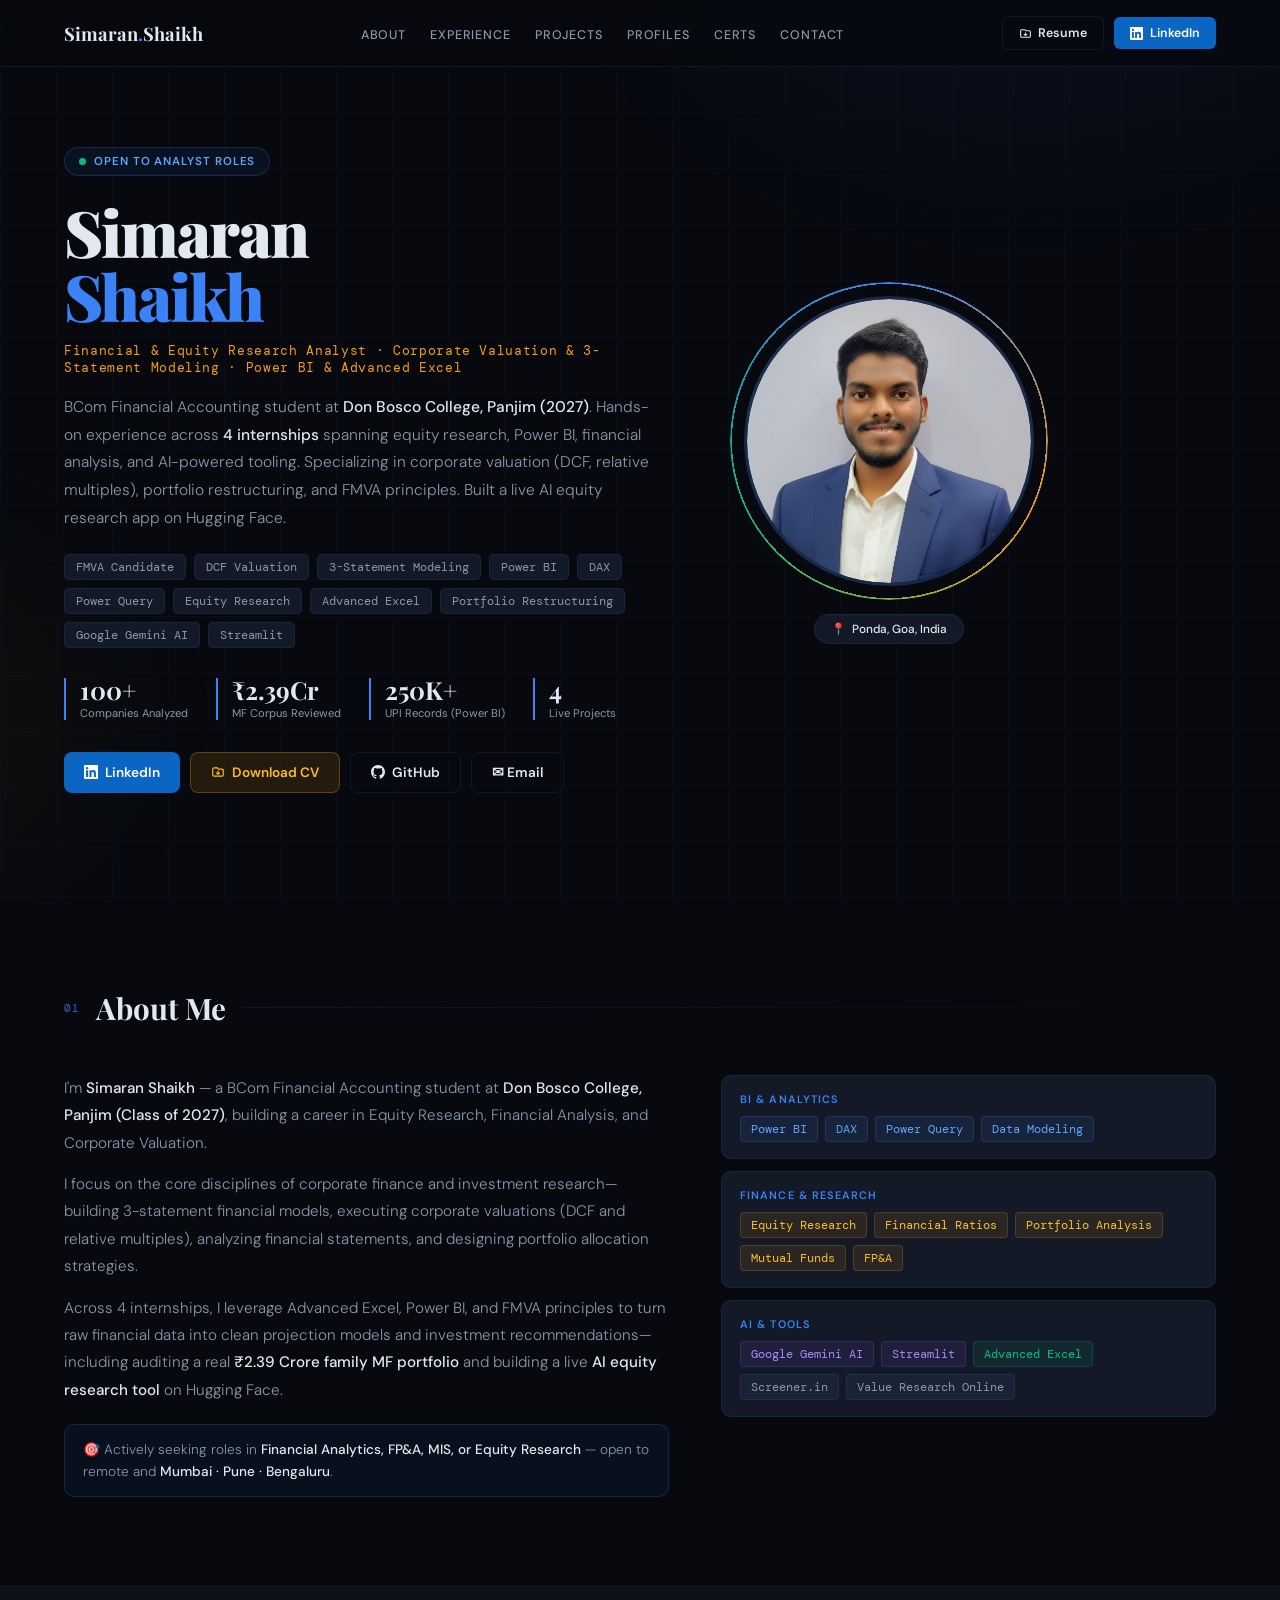
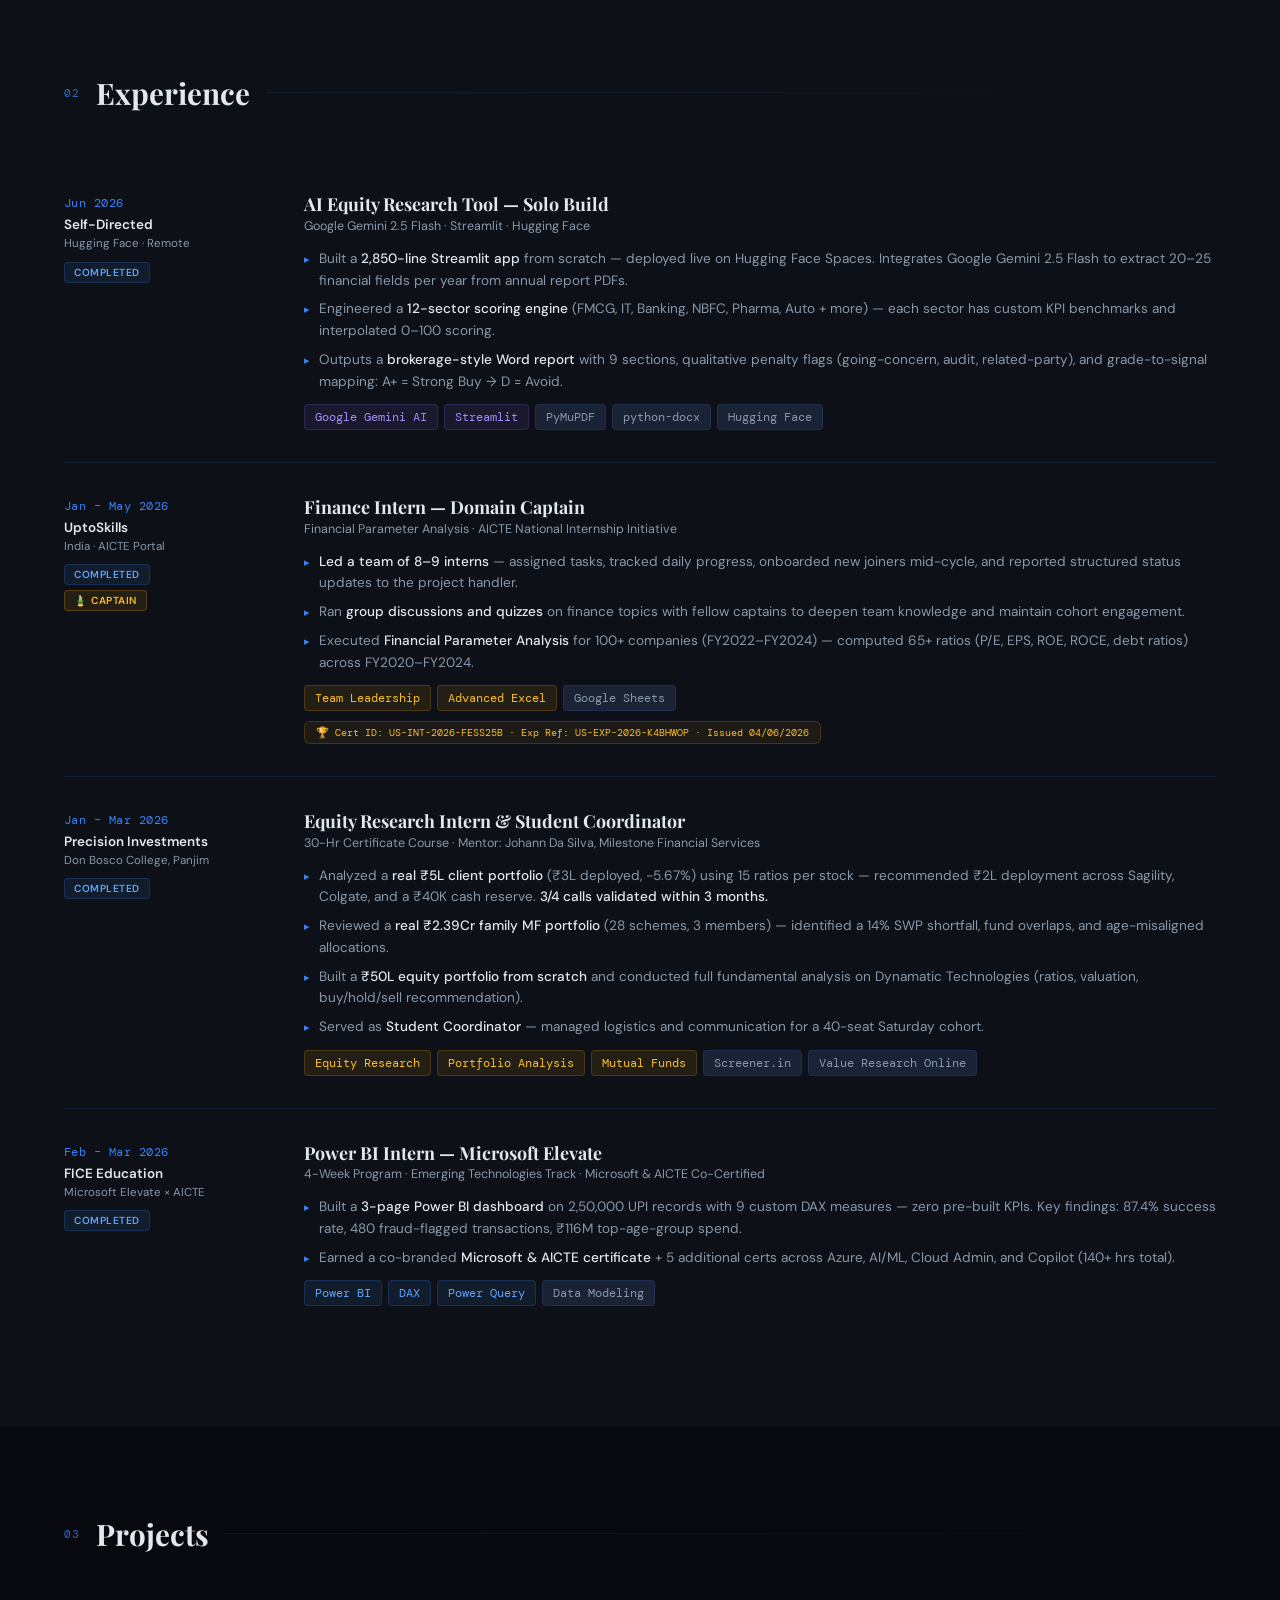
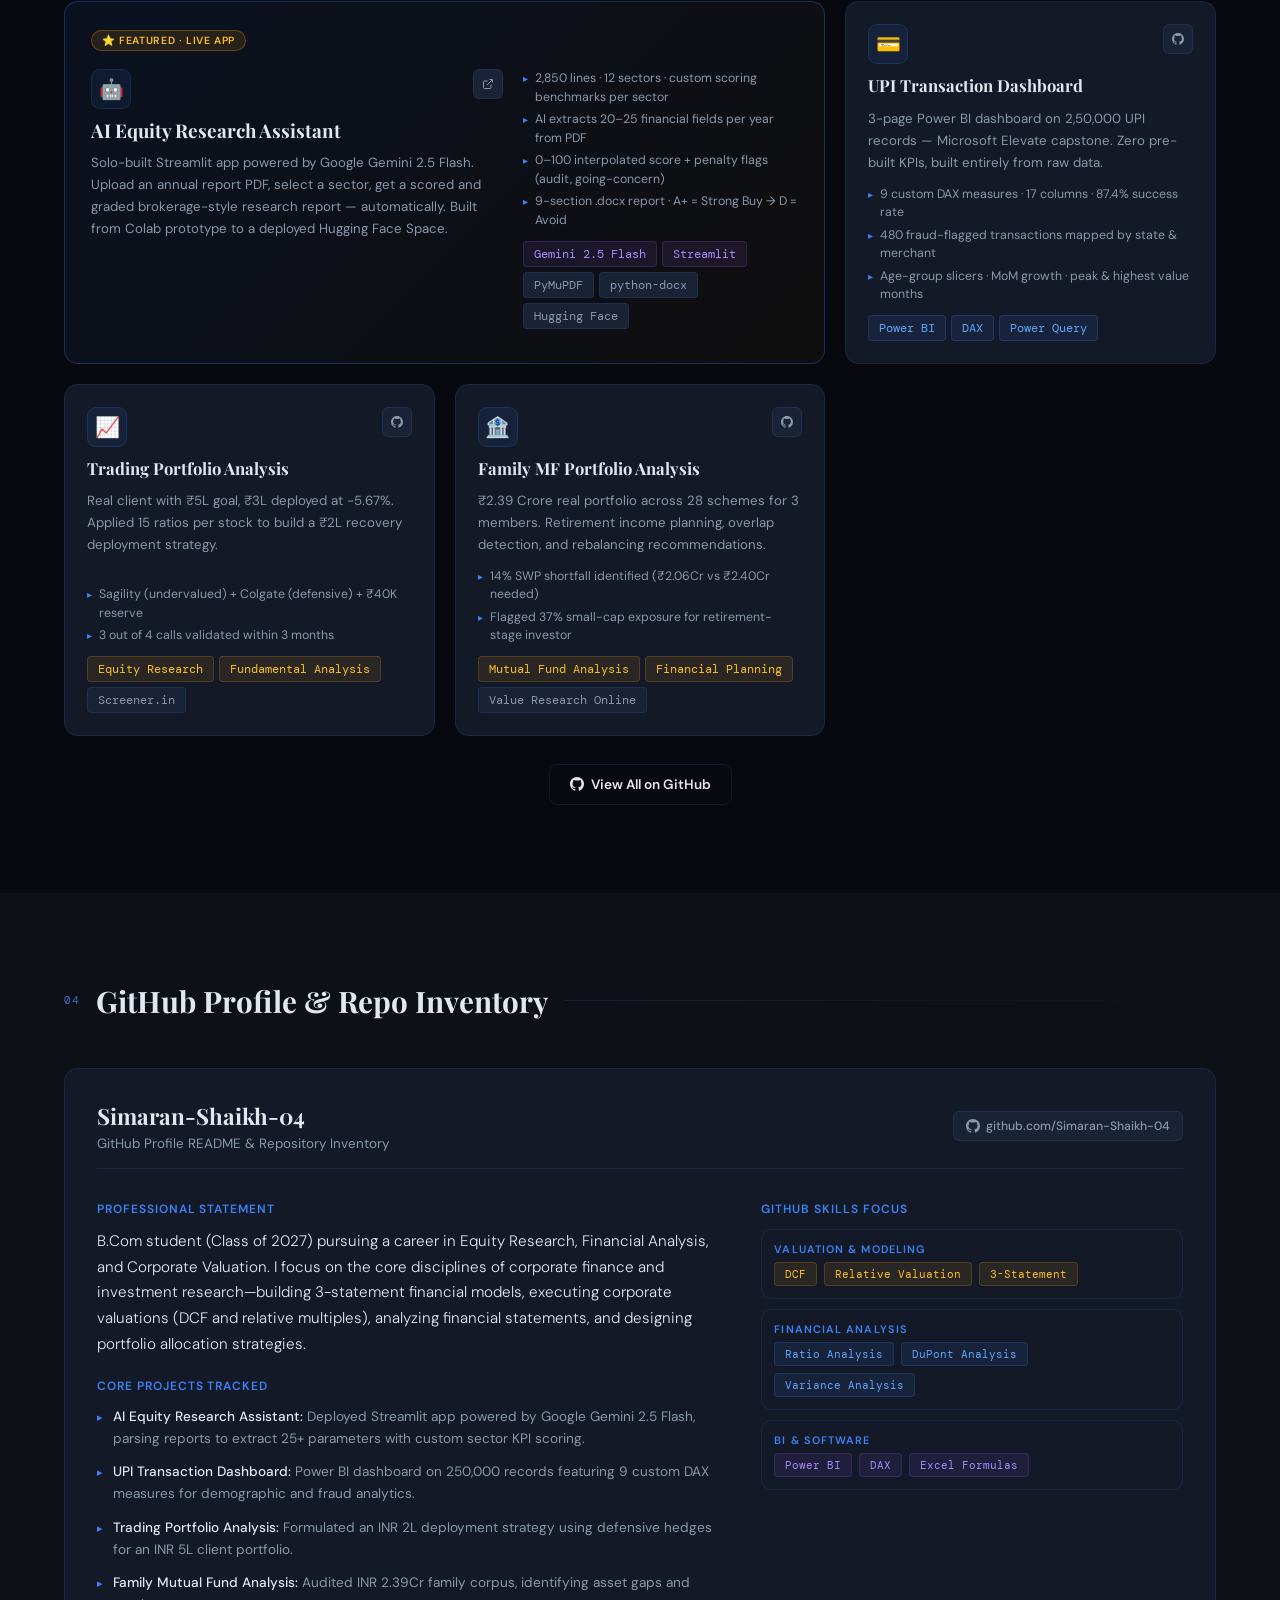
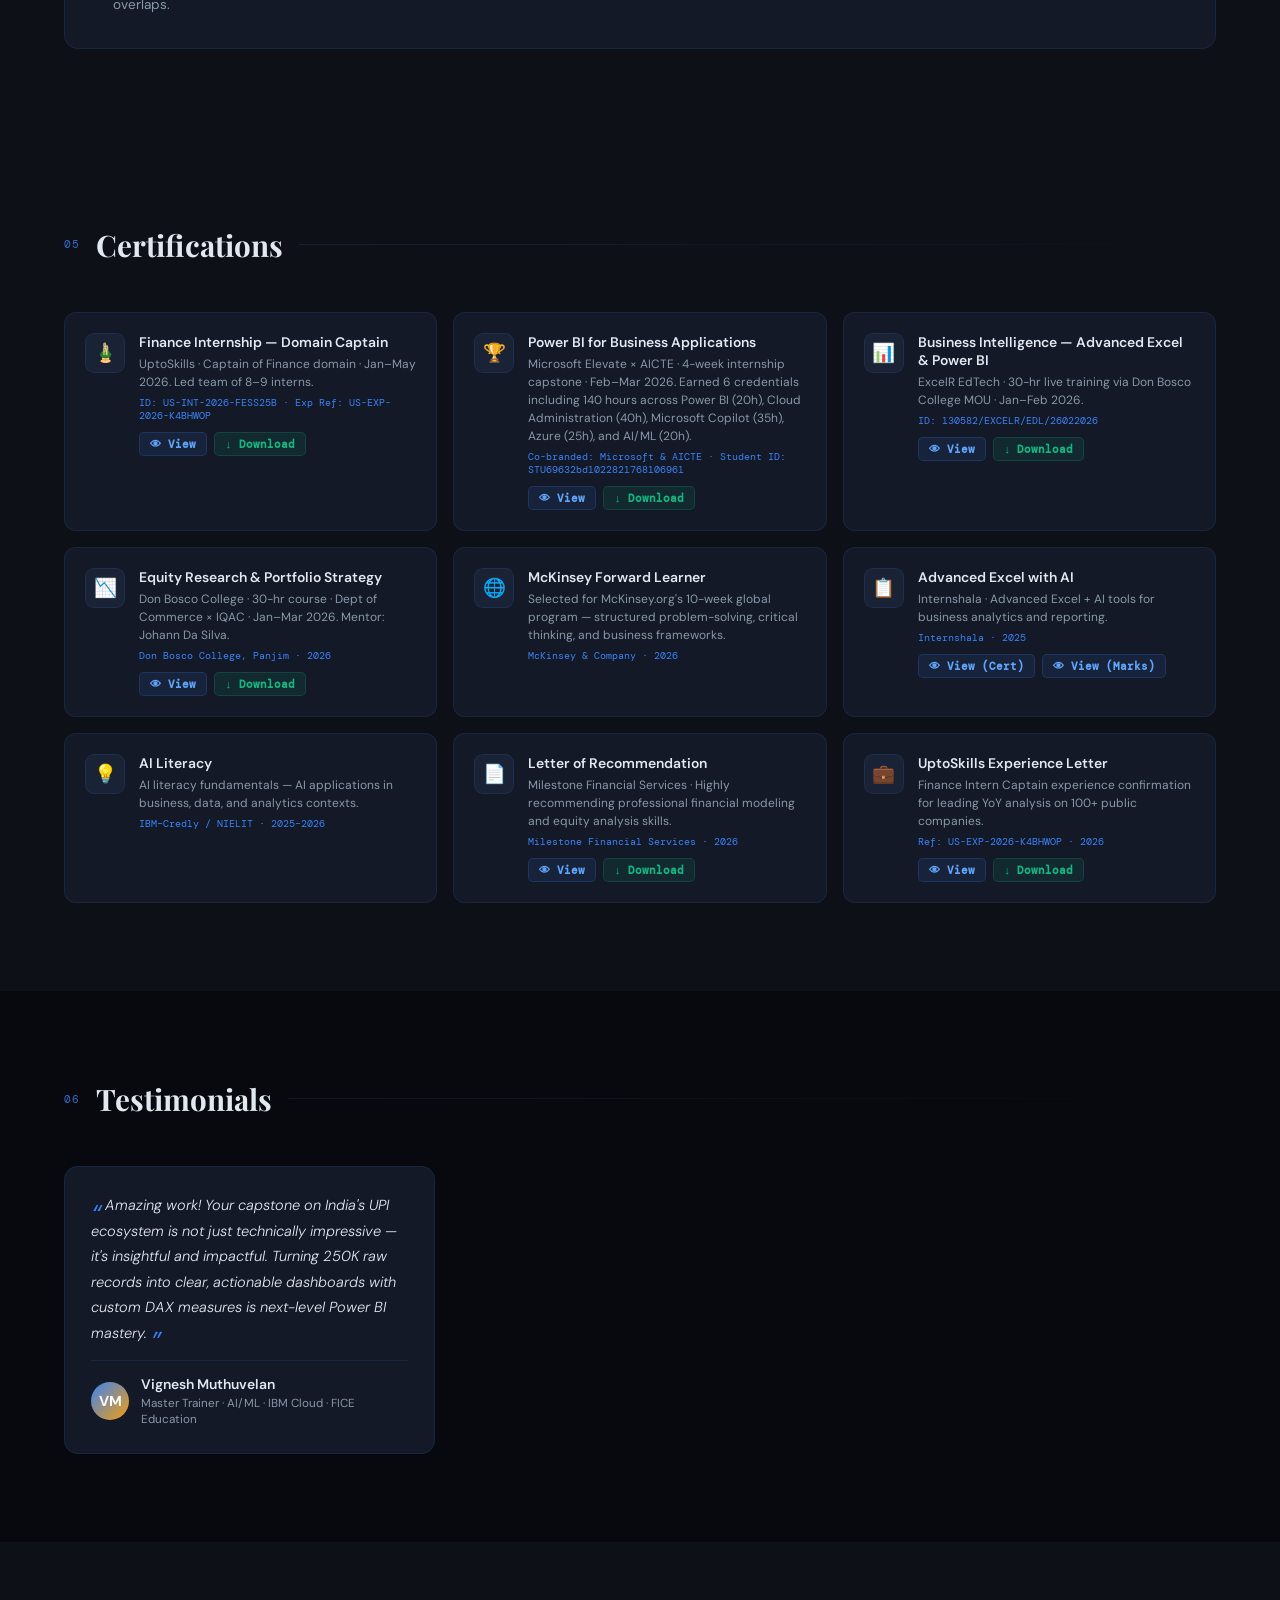
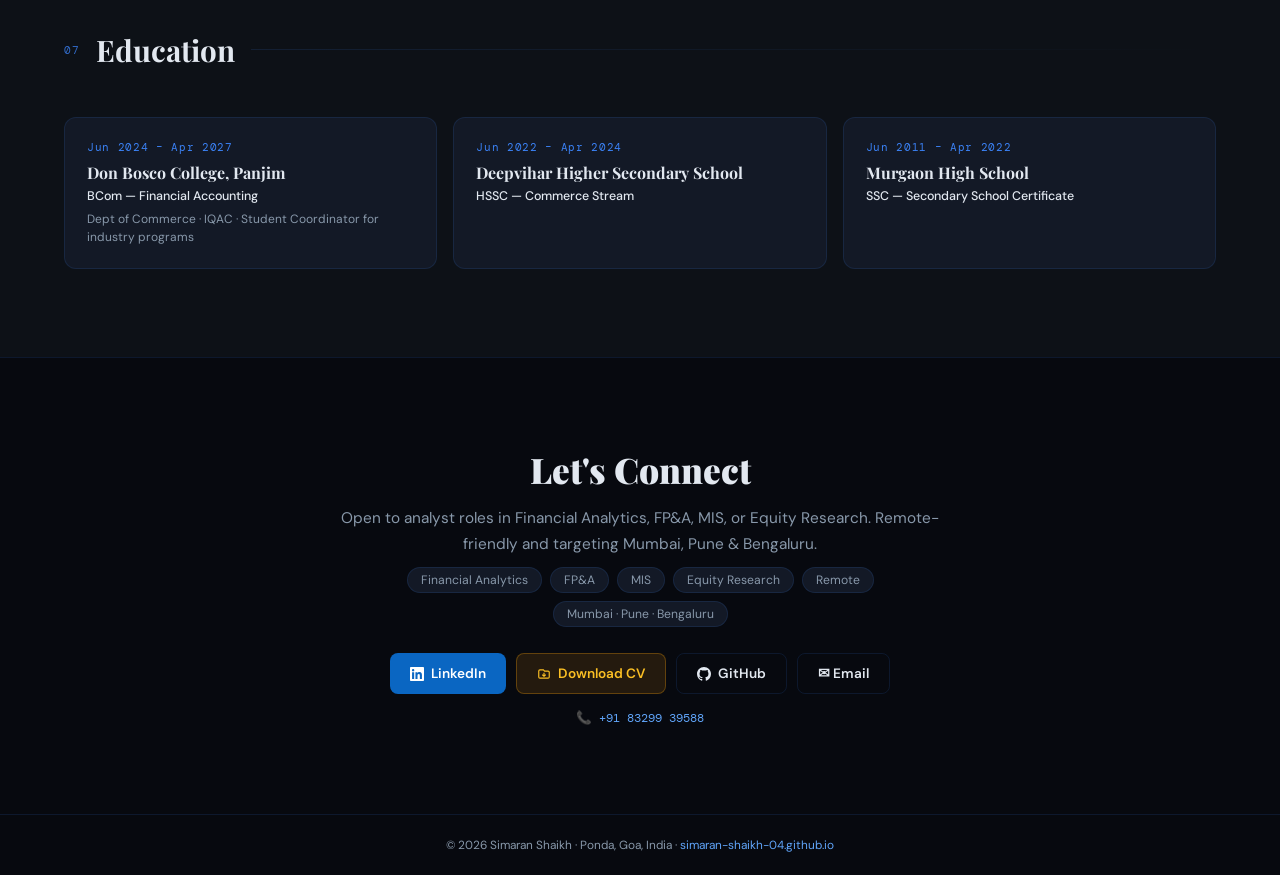
==== index.html @ 1374bd7d "Update index.html: link both Excel certificates and keep AI Literacy blank" ====
<!DOCTYPE html>
<html lang="en">
<head>
  <meta charset="UTF-8" />
  <meta name="viewport" content="width=device-width, initial-scale=1.0" />
  <title>Simaran Shaikh — Financial Data Analyst</title>
  <link href="https://fonts.googleapis.com/css2?family=Playfair+Display:ital,wght@0,400;0,700;0,900;1,400&family=DM+Sans:wght@300;400;500;600&family=DM+Mono:wght@400;500&display=swap" rel="stylesheet" />
  <style>
    :root {
      --bg:#07090f;--bg2:#0d1117;--surface:#131926;--surface2:#1a2236;
      --accent:#3b82f6;--accent2:#60a5fa;--gold:#f59e0b;--gold2:#fbbf24;
      --green:#10b981;--text:#e2e8f0;--muted:#8898aa;
      --border:rgba(59,130,246,0.13);
    }
    *,*::before,*::after{box-sizing:border-box;margin:0;padding:0;}
    html{scroll-behavior:smooth;}
    body{font-family:'DM Sans',sans-serif;background:var(--bg);color:var(--text);overflow-x:hidden;}
    .ambient{position:fixed;inset:0;pointer-events:none;z-index:0;
      background:radial-gradient(ellipse 700px 500px at 80% -10%,rgba(59,130,246,0.08) 0%,transparent 70%),
                radial-gradient(ellipse 500px 400px at -10% 80%,rgba(245,158,11,0.05) 0%,transparent 70%);}
    .grid-bg{position:fixed;inset:0;pointer-events:none;z-index:0;
      background-image:linear-gradient(rgba(59,130,246,0.03) 1px,transparent 1px),linear-gradient(90deg,rgba(59,130,246,0.03) 1px,transparent 1px);
      background-size:56px 56px;}

    /* NAV */
    nav{position:fixed;top:0;width:100%;z-index:200;display:flex;justify-content:space-between;align-items:center;
      padding:16px 64px;background:rgba(7,9,15,0.9);backdrop-filter:blur(20px);border-bottom:1px solid var(--border);}
    .nav-logo{font-family:'Playfair Display',serif;font-size:1.15rem;font-weight:700;color:var(--text);}
    .nav-logo em{color:var(--accent);font-style:normal;}
    .nav-links{display:flex;gap:24px;list-style:none;}
    .nav-links a{color:var(--muted);text-decoration:none;font-size:0.78rem;font-weight:500;letter-spacing:0.07em;text-transform:uppercase;transition:color 0.2s;}
    .nav-links a:hover{color:var(--accent2);}
    .nav-right{display:flex;gap:10px;align-items:center;}
    .nav-cta{display:inline-flex;align-items:center;gap:7px;padding:8px 16px;border-radius:6px;background:#0a66c2;color:#fff;font-size:0.78rem;font-weight:600;text-decoration:none;transition:all 0.2s;}
    .nav-cta:hover{background:#0958a8;transform:translateY(-1px);}
    .nav-resume{display:inline-flex;align-items:center;gap:6px;padding:8px 16px;border-radius:6px;background:transparent;color:var(--text);font-size:0.78rem;font-weight:600;text-decoration:none;border:1px solid var(--border);transition:all 0.2s;}
    .nav-resume:hover{border-color:var(--accent);color:var(--accent2);transform:translateY(-1px);}

    /* HERO */
    .hero{position:relative;z-index:1;min-height:100vh;display:flex;align-items:center;padding:110px 64px 70px;gap:80px;}
    .hero-text{flex:1;max-width:600px;}
    .eyebrow{display:inline-flex;align-items:center;gap:8px;background:rgba(59,130,246,0.08);border:1px solid rgba(59,130,246,0.22);border-radius:100px;padding:6px 14px;font-size:0.72rem;font-weight:600;color:var(--accent2);letter-spacing:0.08em;text-transform:uppercase;margin-bottom:24px;animation:fadeUp 0.6s ease both;}
    .pulse{width:7px;height:7px;background:var(--green);border-radius:50%;animation:pulse 2s infinite;}
    @keyframes pulse{0%,100%{box-shadow:0 0 0 0 rgba(16,185,129,0.5);}50%{box-shadow:0 0 0 6px rgba(16,185,129,0);}}
    h1.name{font-family:'Playfair Display',serif;font-size:clamp(3rem,5vw,4.6rem);font-weight:900;line-height:1.0;letter-spacing:-0.03em;animation:fadeUp 0.6s 0.08s ease both;}
    h1.name .blue{color:var(--accent);}
    .title-line{margin-top:14px;font-family:'DM Mono',monospace;font-size:0.82rem;color:var(--gold);letter-spacing:0.05em;animation:fadeUp 0.6s 0.15s ease both;}
    .hero-bio{margin-top:18px;font-size:0.97rem;color:var(--muted);line-height:1.78;font-weight:300;animation:fadeUp 0.6s 0.22s ease both;}
    .hero-bio strong{color:var(--text);font-weight:500;}
    .hero-tags{display:flex;flex-wrap:wrap;gap:8px;margin-top:22px;animation:fadeUp 0.6s 0.29s ease both;}
    .tag{background:var(--surface);border:1px solid var(--border);border-radius:5px;padding:4px 11px;font-size:0.74rem;font-family:'DM Mono',monospace;color:var(--muted);}
    .hero-stats{display:flex;gap:28px;margin-top:30px;flex-wrap:wrap;animation:fadeUp 0.6s 0.35s ease both;}
    .hstat{border-left:2px solid var(--accent);padding-left:14px;}
    .hstat .num{font-family:'Playfair Display',serif;font-size:1.55rem;font-weight:700;color:var(--text);line-height:1;}
    .hstat .lbl{font-size:0.7rem;color:var(--muted);margin-top:3px;}
    .hero-btns{display:flex;gap:10px;margin-top:32px;flex-wrap:wrap;animation:fadeUp 0.6s 0.41s ease both;}
    .btn{display:inline-flex;align-items:center;gap:7px;padding:11px 20px;border-radius:8px;font-size:0.85rem;font-weight:600;text-decoration:none;cursor:pointer;border:none;transition:all 0.2s;}
    .btn-linkedin{background:#0a66c2;color:#fff;}
    .btn-linkedin:hover{background:#0958a8;transform:translateY(-2px);box-shadow:0 8px 24px rgba(10,102,194,0.4);}
    .btn-ghost{background:transparent;color:var(--text);border:1px solid var(--border);}
    .btn-ghost:hover{border-color:var(--accent);color:var(--accent2);transform:translateY(-2px);}
    .btn-accent{background:var(--accent);color:#fff;}
    .btn-accent:hover{background:var(--accent2);transform:translateY(-2px);box-shadow:0 8px 24px rgba(59,130,246,0.35);}
    .btn-gold{background:rgba(245,158,11,0.12);color:var(--gold2);border:1px solid rgba(245,158,11,0.3);}
    .btn-gold:hover{background:rgba(245,158,11,0.2);transform:translateY(-2px);}

    /* PHOTO */
    .hero-photo{flex-shrink:0;position:relative;display:flex;flex-direction:column;align-items:center;animation:fadeIn 1s 0.5s ease both;}
    .photo-wrap{position:relative;width:290px;height:290px;}
    .photo-ring{position:absolute;inset:-14px;border-radius:50%;background:conic-gradient(var(--accent),var(--gold),var(--green),var(--accent));animation:spin 8s linear infinite;-webkit-mask:radial-gradient(farthest-side,transparent calc(100% - 2px),white calc(100% - 2px));mask:radial-gradient(farthest-side,transparent calc(100% - 2px),white calc(100% - 2px));}
    @keyframes spin{to{transform:rotate(360deg);}}
    .photo-inner{width:290px;height:290px;border-radius:50%;background:linear-gradient(135deg,var(--surface2),#0d1a30);border:3px solid var(--border);display:flex;flex-direction:column;align-items:center;justify-content:center;overflow:hidden;}
    .photo-inner img{width:100%;height:100%;object-fit:cover;border-radius:50%;}
    .photo-placeholder-icon{opacity:0.3;margin-bottom:8px;}
    .photo-placeholder-text{font-size:0.68rem;color:var(--muted);opacity:0.45;letter-spacing:0.06em;}
    .upload-btn{position:absolute;bottom:6px;right:6px;width:38px;height:38px;border-radius:50%;background:var(--accent);border:none;display:flex;align-items:center;justify-content:center;cursor:pointer;transition:all 0.2s;box-shadow:0 4px 14px rgba(59,130,246,0.45);}
    .upload-btn:hover{background:var(--accent2);transform:scale(1.1);}
    .upload-btn input{display:none;}
    .location-badge{margin-top:28px;background:var(--surface);border:1px solid var(--border);border-radius:100px;padding:6px 16px;display:inline-flex;align-items:center;gap:6px;font-size:0.74rem;color:var(--muted);}
    .location-badge span{color:var(--text);font-weight:500;}

    /* SECTIONS */
    section{position:relative;z-index:1;padding:88px 64px;}
    .section-header{display:flex;align-items:center;gap:16px;margin-bottom:48px;}
    .sec-num{font-family:'DM Mono',monospace;font-size:0.7rem;color:var(--accent);letter-spacing:0.1em;opacity:0.8;}
    .section-header h2{font-family:'Playfair Display',serif;font-size:1.85rem;font-weight:700;}
    .sec-line{flex:1;height:1px;background:linear-gradient(90deg,var(--border),transparent);}

    /* ABOUT */
    .about-wrap{display:grid;grid-template-columns:1.1fr 0.9fr;gap:52px;align-items:start;}
    .about-text p{color:var(--muted);line-height:1.8;font-weight:300;margin-bottom:14px;font-size:0.95rem;}
    .about-text p strong{color:var(--text);font-weight:500;}
    .seeking-box{margin-top:20px;padding:14px 18px;background:rgba(59,130,246,0.06);border:1px solid rgba(59,130,246,0.2);border-radius:10px;}
    .seeking-box p{color:var(--muted);font-size:0.85rem;line-height:1.6;margin:0;}
    .seeking-box strong{color:var(--accent2);}
    .skills-panel{display:flex;flex-direction:column;gap:12px;}
    .skill-group{background:var(--surface);border:1px solid var(--border);border-radius:10px;padding:16px 18px;}
    .skill-group-title{font-size:0.68rem;font-weight:600;color:var(--accent);letter-spacing:0.1em;text-transform:uppercase;margin-bottom:10px;}
    .skill-chips{display:flex;flex-wrap:wrap;gap:7px;}
    .chip{padding:4px 10px;border-radius:4px;font-size:0.73rem;font-family:'DM Mono',monospace;}
    .chip-blue{background:rgba(59,130,246,0.1);border:1px solid rgba(59,130,246,0.2);color:var(--accent2);}
    .chip-gold{background:rgba(245,158,11,0.1);border:1px solid rgba(245,158,11,0.2);color:var(--gold2);}
    .chip-green{background:rgba(16,185,129,0.1);border:1px solid rgba(16,185,129,0.2);color:var(--green);}
    .chip-muted{background:var(--surface2);border:1px solid var(--border);color:var(--muted);}
    .chip-purple{background:rgba(139,92,246,0.1);border:1px solid rgba(139,92,246,0.2);color:#a78bfa;}

    /* EXPERIENCE */
    .exp-bg{background:var(--bg2);}
    .timeline{display:flex;flex-direction:column;}
    .exp-item{display:grid;grid-template-columns:200px 1fr;gap:0 40px;padding:32px 0;border-bottom:1px solid var(--border);}
    .exp-item:last-child{border-bottom:none;}
    .exp-meta{padding-top:4px;}
    .exp-period{font-family:'DM Mono',monospace;font-size:0.72rem;color:var(--accent);letter-spacing:0.04em;margin-bottom:5px;}
    .exp-org{font-size:0.84rem;font-weight:600;color:var(--text);margin-bottom:3px;}
    .exp-loc{font-size:0.72rem;color:var(--muted);line-height:1.4;}
    .exp-badges{display:flex;flex-direction:column;gap:5px;margin-top:9px;}
    .exp-badge{display:inline-block;padding:3px 9px;border-radius:4px;font-size:0.64rem;font-weight:600;letter-spacing:0.05em;text-transform:uppercase;width:fit-content;}
    .badge-done{background:rgba(59,130,246,0.1);border:1px solid rgba(59,130,246,0.2);color:var(--accent2);}
    .badge-captain{background:rgba(245,158,11,0.1);border:1px solid rgba(245,158,11,0.25);color:var(--gold2);}
    .exp-body h3{font-family:'Playfair Display',serif;font-size:1.12rem;font-weight:700;color:var(--text);margin-bottom:2px;line-height:1.3;}
    .exp-role-sub{font-size:0.78rem;color:var(--muted);margin-bottom:14px;}
    .exp-points{list-style:none;display:flex;flex-direction:column;gap:7px;}
    .exp-points li{display:flex;gap:9px;font-size:0.85rem;color:var(--muted);line-height:1.6;}
    .exp-points li::before{content:'▸';color:var(--accent);flex-shrink:0;font-size:0.66rem;margin-top:4px;}
    .exp-points li strong{color:var(--text);font-weight:500;}
    .exp-tools{display:flex;flex-wrap:wrap;gap:6px;margin-top:12px;}
    .cert-ref{display:inline-flex;align-items:center;gap:5px;margin-top:10px;padding:4px 11px;background:rgba(245,158,11,0.07);border:1px solid rgba(245,158,11,0.2);border-radius:6px;font-family:'DM Mono',monospace;font-size:0.65rem;color:var(--gold2);}

    /* PROJECTS */
    .projects-grid{display:grid;grid-template-columns:repeat(auto-fill,minmax(330px,1fr));gap:20px;}
    .proj-card-featured{background:linear-gradient(135deg,rgba(59,130,246,0.07),rgba(245,158,11,0.04));border:1px solid rgba(59,130,246,0.28);border-radius:14px;padding:26px;display:flex;flex-direction:column;gap:14px;transition:all 0.25s;position:relative;overflow:hidden;grid-column:span 2;}
    .proj-card{background:var(--surface);border:1px solid var(--border);border-radius:14px;padding:22px;display:flex;flex-direction:column;gap:11px;transition:all 0.25s;position:relative;overflow:hidden;}
    .proj-card:hover,.proj-card-featured:hover{transform:translateY(-4px);border-color:rgba(59,130,246,0.35);box-shadow:0 18px 44px rgba(0,0,0,0.32);}
    .proj-top-bar{position:absolute;top:0;left:0;right:0;height:2px;background:linear-gradient(90deg,var(--accent),var(--gold));opacity:0;transition:opacity 0.25s;}
    .proj-card:hover .proj-top-bar,.proj-card-featured:hover .proj-top-bar{opacity:1;}
    .proj-header{display:flex;justify-content:space-between;align-items:flex-start;}
    .proj-icon{width:40px;height:40px;border-radius:9px;display:flex;align-items:center;justify-content:center;font-size:1.25rem;background:rgba(59,130,246,0.09);border:1px solid rgba(59,130,246,0.18);}
    .proj-links{display:flex;gap:7px;}
    .proj-link{width:30px;height:30px;border-radius:6px;background:var(--surface2);border:1px solid var(--border);display:flex;align-items:center;justify-content:center;text-decoration:none;color:var(--muted);transition:all 0.2s;}
    .proj-link:hover{background:var(--accent);color:#fff;border-color:var(--accent);}
    .proj-card h3,.proj-card-featured h3{font-family:'Playfair Display',serif;font-size:1.04rem;font-weight:700;color:var(--text);line-height:1.3;}
    .proj-card-featured h3{font-size:1.18rem;}
    .proj-card p,.proj-card-featured p{font-size:0.83rem;color:var(--muted);line-height:1.65;flex:1;}
    .proj-highlights{display:flex;flex-direction:column;gap:4px;}
    .proj-hl{display:flex;align-items:flex-start;gap:7px;font-size:0.77rem;color:var(--muted);line-height:1.5;}
    .proj-hl::before{content:'▸';color:var(--accent);font-size:0.6rem;flex-shrink:0;margin-top:3px;}
    .proj-stack{display:flex;flex-wrap:wrap;gap:5px;}
    .featured-badge{display:inline-flex;align-items:center;gap:5px;background:rgba(245,158,11,0.12);border:1px solid rgba(245,158,11,0.3);border-radius:100px;padding:3px 10px;font-size:0.65rem;font-weight:600;color:var(--gold2);letter-spacing:0.06em;text-transform:uppercase;}
    .proj-featured-cols{display:grid;grid-template-columns:1.2fr 0.8fr;gap:20px;align-items:start;}

    /* CERTIFICATES */
    .certs-bg{background:var(--bg2);}
    .certs-grid{display:grid;grid-template-columns:repeat(auto-fill,minmax(290px,1fr));gap:16px;}
    .cert-card{background:var(--surface);border:1px solid var(--border);border-radius:12px;padding:20px;display:flex;gap:14px;align-items:flex-start;transition:all 0.2s;}
    .cert-card:hover{border-color:rgba(59,130,246,0.3);transform:translateY(-3px);}
    .cert-icon{width:40px;height:40px;border-radius:9px;flex-shrink:0;display:flex;align-items:center;justify-content:center;font-size:1.15rem;background:var(--surface2);border:1px solid var(--border);}
    .cert-info h4{font-size:0.87rem;font-weight:600;color:var(--text);margin-bottom:4px;line-height:1.3;}
    .cert-info p{font-size:0.75rem;color:var(--muted);line-height:1.5;}
    .cert-id{font-family:'DM Mono',monospace;font-size:0.64rem;color:var(--accent);margin-top:5px;}
    .cert-links{display:flex;gap:7px;margin-top:10px;}
    .cert-btn{display:inline-flex;align-items:center;gap:5px;padding:4px 10px;border-radius:5px;font-size:0.7rem;font-weight:600;text-decoration:none;transition:all 0.2s;font-family:'DM Mono',monospace;}
    .cert-btn-view{background:rgba(59,130,246,0.1);border:1px solid rgba(59,130,246,0.2);color:var(--accent2);}
    .cert-btn-view:hover{background:rgba(59,130,246,0.2);}
    .cert-btn-dl{background:rgba(16,185,129,0.1);border:1px solid rgba(16,185,129,0.2);color:var(--green);}
    .cert-btn-dl:hover{background:rgba(16,185,129,0.2);}

    /* TESTIMONIALS */
    .testimonial-wrap{display:grid;grid-template-columns:repeat(auto-fill,minmax(340px,1fr));gap:20px;}
    .tcard{background:var(--surface);border:1px solid var(--border);border-radius:14px;padding:26px;display:flex;flex-direction:column;gap:14px;transition:all 0.2s;}
    .tcard:hover{border-color:rgba(59,130,246,0.3);transform:translateY(-3px);}
    .tcard-quote{font-size:0.91rem;color:var(--text);line-height:1.75;font-style:italic;font-weight:300;}
    .tcard-quote::before{content:'\201C';font-size:1.8rem;color:var(--accent);line-height:0;vertical-align:-0.5em;margin-right:4px;}
    .tcard-quote::after{content:'\201D';font-size:1.8rem;color:var(--accent);line-height:0;vertical-align:-0.5em;margin-left:4px;}
    .tcard-person{display:flex;align-items:center;gap:12px;padding-top:14px;border-top:1px solid var(--border);}
    .tcard-avatar{width:38px;height:38px;border-radius:50%;background:linear-gradient(135deg,var(--accent),var(--gold));display:flex;align-items:center;justify-content:center;font-size:0.9rem;font-weight:700;color:#fff;flex-shrink:0;}
    .tcard-name{font-size:0.87rem;font-weight:600;color:var(--text);}
    .tcard-role{font-size:0.73rem;color:var(--muted);margin-top:2px;}

    /* EDUCATION */
    .edu-grid{display:grid;grid-template-columns:repeat(auto-fill,minmax(290px,1fr));gap:16px;}
    .edu-card{background:var(--surface);border:1px solid var(--border);border-radius:12px;padding:22px;transition:all 0.2s;}
    .edu-card:hover{border-color:rgba(59,130,246,0.3);transform:translateY(-3px);}
    .edu-year{font-family:'DM Mono',monospace;font-size:0.7rem;color:var(--accent);letter-spacing:0.06em;margin-bottom:8px;}
    .edu-card h3{font-family:'Playfair Display',serif;font-size:1rem;font-weight:700;color:var(--text);margin-bottom:4px;}
    .edu-degree{font-size:0.78rem;color:var(--text);font-weight:500;margin-top:5px;}
    .edu-sub{font-size:0.75rem;color:var(--muted);margin-top:6px;line-height:1.5;}

    /* CONTACT */
    .contact-inner{max-width:600px;margin:0 auto;text-align:center;}
    .contact-inner h2{font-family:'Playfair Display',serif;font-size:2.2rem;font-weight:900;margin-bottom:12px;}
    .contact-inner .sub{color:var(--muted);font-size:0.96rem;line-height:1.7;margin-bottom:10px;}
    .open-to{display:flex;flex-wrap:wrap;gap:8px;justify-content:center;margin-bottom:26px;}
    .open-chip{background:var(--surface);border:1px solid var(--border);border-radius:100px;padding:4px 13px;font-size:0.76rem;color:var(--muted);}
    .contact-btns{display:flex;gap:10px;justify-content:center;flex-wrap:wrap;}
    .email-line{margin-top:16px;font-family:'DM Mono',monospace;font-size:0.78rem;color:var(--muted);}
    .email-line a{color:var(--accent2);text-decoration:none;}

    /* PROFILES TAB SWITCHER */
    .profiles-bg{background:var(--bg2);}
    .profile-tabs{display:flex;justify-content:center;gap:12px;margin-bottom:32px;}
    .tab-btn{background:var(--surface);border:1px solid var(--border);color:var(--muted);padding:10px 24px;border-radius:8px;font-size:0.85rem;font-weight:600;cursor:pointer;transition:all 0.25s;}
    .tab-btn.active{background:var(--accent);color:#fff;border-color:var(--accent);box-shadow:0 8px 24px rgba(59,130,246,0.3);}
    .tab-btn:hover:not(.active){border-color:var(--accent);color:var(--accent2);transform:translateY(-1px);}
    
    .panel-container{position:relative;}
    .tab-panel{display:none;animation:fadeIn 0.4s ease both;}
    .tab-panel.active{display:block;}
    
    .profile-card{background:var(--surface);border:1px solid var(--border);border-radius:14px;padding:32px;display:flex;flex-direction:column;gap:24px;}
    .profile-header{display:flex;justify-content:space-between;align-items:center;border-bottom:1px solid var(--border);padding-bottom:16px;margin-bottom:8px;}
    .profile-header h3{font-family:'Playfair Display',serif;font-size:1.4rem;font-weight:700;color:var(--text);}
    .profile-header .sub{font-size:0.84rem;color:var(--muted);margin-top:4px;}
    .profile-meta-btn{display:inline-flex;align-items:center;gap:6px;padding:6px 12px;background:var(--surface2);border:1px solid var(--border);border-radius:6px;font-size:0.76rem;color:var(--muted);text-decoration:none;font-weight:500;transition:all 0.2s;}
    .profile-meta-btn:hover{background:var(--accent);color:#fff;border-color:var(--accent);}
    
    .profile-body-grid{display:grid;grid-template-columns:1.2fr 0.8fr;gap:32px;align-items:start;}
    .profile-section-title{font-size:0.75rem;font-weight:600;color:var(--accent);letter-spacing:0.08em;text-transform:uppercase;margin-bottom:12px;}
    
    .strategy-group{display:flex;flex-direction:column;gap:16px;}
    .strategy-item{background:rgba(255,255,255,0.02);border:1px solid rgba(255,255,255,0.05);border-radius:8px;padding:16px;}
    .strategy-item h4{font-size:0.9rem;font-weight:600;color:var(--gold2);margin-bottom:6px;}
    .strategy-item p{font-size:0.8rem;color:var(--muted);line-height:1.5;margin-bottom:0;}
    .strategy-item code{font-family:'DM Mono',monospace;font-size:0.75rem;color:var(--accent2);background:rgba(59,130,246,0.08);padding:2px 6px;border-radius:4px;}
    
    .profile-bullets{list-style:none;display:flex;flex-direction:column;gap:12px;}
    .profile-bullets li{display:flex;gap:10px;font-size:0.85rem;color:var(--muted);line-height:1.6;}
    .profile-bullets li::before{content:'▸';color:var(--accent);flex-shrink:0;font-size:0.7rem;margin-top:3px;}
    .profile-bullets li strong{color:var(--text);font-weight:500;}

    @media(max-width:920px){
      .profile-body-grid{grid-template-columns:1fr;gap:24px;}
    }

    footer{position:relative;z-index:1;text-align:center;padding:22px;font-size:0.74rem;color:var(--muted);border-top:1px solid var(--border);}

    @keyframes fadeUp{from{opacity:0;transform:translateY(20px);}to{opacity:1;transform:none;}}
    @keyframes fadeIn{from{opacity:0;}to{opacity:1;}}
    .reveal{opacity:0;transform:translateY(20px);transition:opacity 0.55s ease,transform 0.55s ease;}
    .reveal.on{opacity:1;transform:none;}

    @media(max-width:920px){
      nav{padding:14px 20px;}
      .nav-links,.nav-resume{display:none;}
      .hero{flex-direction:column-reverse;padding:100px 20px 60px;gap:36px;align-items:center;text-align:center;}
      .hero-tags,.hero-stats,.hero-btns{justify-content:center;}
      section{padding:60px 20px;}
      .about-wrap{grid-template-columns:1fr;}
      .exp-item{grid-template-columns:1fr;gap:10px;}
      .projects-grid,.certs-grid,.edu-grid,.testimonial-wrap{grid-template-columns:1fr;}
      .proj-card-featured{grid-column:span 1;}
      .proj-featured-cols{grid-template-columns:1fr;}
    }
  </style>
</head>
<body>
<div class="ambient"></div>
<div class="grid-bg"></div>

<!-- NAV -->
<nav>
  <div class="nav-logo">Simaran<em>.</em>Shaikh</div>
  <ul class="nav-links">
    <li><a href="#about">About</a></li>
    <li><a href="#experience">Experience</a></li>
    <li><a href="#projects">Projects</a></li>
    <li><a href="#profiles">Profiles</a></li>
    <li><a href="#certifications">Certs</a></li>
    <li><a href="#contact">Contact</a></li>
  </ul>
  <div class="nav-right">
    <a href="./resume/resume.pdf" target="_blank" class="nav-resume">
      <svg width="13" height="13" fill="none" stroke="currentColor" stroke-width="2" viewBox="0 0 24 24"><path d="M12 10v6m0 0l-3-3m3 3l3-3M3 17V7a2 2 0 012-2h6l2 2h6a2 2 0 012 2v8a2 2 0 01-2 2H5a2 2 0 01-2-2z"/></svg>
      Resume
    </a>
    <a href="https://www.linkedin.com/in/simaran-shaikh/" target="_blank" class="nav-cta">
      <svg width="13" height="13" fill="currentColor" viewBox="0 0 24 24"><path d="M20.447 20.452h-3.554v-5.569c0-1.328-.027-3.037-1.852-3.037-1.853 0-2.136 1.445-2.136 2.939v5.667H9.351V9h3.414v1.561h.046c.477-.9 1.637-1.85 3.37-1.85 3.601 0 4.267 2.37 4.267 5.455v6.286zM5.337 7.433a2.062 2.062 0 0 1-2.063-2.065 2.064 2.064 0 1 1 2.063 2.065zm1.782 13.019H3.555V9h3.564v11.452zM22.225 0H1.771C.792 0 0 .774 0 1.729v20.542C0 23.227.792 24 1.771 24h20.451C23.2 24 24 23.227 24 22.271V1.729C24 .774 23.2 0 22.222 0h.003z"/></svg>
      LinkedIn
    </a>
  </div>
</nav>

<!-- HERO -->
<section class="hero" id="home">
  <div class="hero-text">
    <div class="eyebrow"><span class="pulse"></span> Open to Analyst Roles</div>
    <h1 class="name">Simaran<br /><span class="blue">Shaikh</span></h1>
    <p class="title-line">Financial &amp; Equity Research Analyst &middot; Corporate Valuation &amp; 3-Statement Modeling &middot; Power BI &amp; Advanced Excel</p>
    <p class="hero-bio">
      BCom Financial Accounting student at <strong>Don Bosco College, Panjim (2027)</strong>. Hands-on experience across <strong>4 internships</strong> spanning equity research, Power BI, financial analysis, and AI-powered tooling. Specializing in corporate valuation (DCF, relative multiples), portfolio restructuring, and FMVA principles. Built a live AI equity research app on Hugging Face.
    </p>
    <div class="hero-tags">
      <span class="tag">FMVA Candidate</span><span class="tag">DCF Valuation</span><span class="tag">3-Statement Modeling</span>
      <span class="tag">Power BI</span><span class="tag">DAX</span><span class="tag">Power Query</span>
      <span class="tag">Equity Research</span><span class="tag">Advanced Excel</span>
      <span class="tag">Portfolio Restructuring</span><span class="tag">Google Gemini AI</span><span class="tag">Streamlit</span>
    </div>
    <div class="hero-stats">
      <div class="hstat"><div class="num">100+</div><div class="lbl">Companies Analyzed</div></div>
      <div class="hstat"><div class="num">&#8377;2.39Cr</div><div class="lbl">MF Corpus Reviewed</div></div>
      <div class="hstat"><div class="num">250K+</div><div class="lbl">UPI Records (Power BI)</div></div>
      <div class="hstat"><div class="num">4</div><div class="lbl">Live Projects</div></div>
    </div>
    <div class="hero-btns">
      <a href="https://www.linkedin.com/in/simaran-shaikh/" target="_blank" class="btn btn-linkedin">
        <svg width="14" height="14" fill="currentColor" viewBox="0 0 24 24"><path d="M20.447 20.452h-3.554v-5.569c0-1.328-.027-3.037-1.852-3.037-1.853 0-2.136 1.445-2.136 2.939v5.667H9.351V9h3.414v1.561h.046c.477-.9 1.637-1.85 3.37-1.85 3.601 0 4.267 2.37 4.267 5.455v6.286zM5.337 7.433a2.062 2.062 0 0 1-2.063-2.065 2.064 2.064 0 1 1 2.063 2.065zm1.782 13.019H3.555V9h3.564v11.452zM22.225 0H1.771C.792 0 0 .774 0 1.729v20.542C0 23.227.792 24 1.771 24h20.451C23.2 24 24 23.227 24 22.271V1.729C24 .774 23.2 0 22.222 0h.003z"/></svg>
        LinkedIn
      </a>
      <a href="./resume/resume.pdf" target="_blank" class="btn btn-gold">
        <svg width="14" height="14" fill="none" stroke="currentColor" stroke-width="2" viewBox="0 0 24 24"><path d="M12 10v6m0 0l-3-3m3 3l3-3M3 17V7a2 2 0 012-2h6l2 2h6a2 2 0 012 2v8a2 2 0 01-2 2H5a2 2 0 01-2-2z"/></svg>
        Download CV
      </a>
      <a href="https://github.com/Simaran-Shaikh-04" target="_blank" class="btn btn-ghost">
        <svg width="14" height="14" fill="currentColor" viewBox="0 0 24 24"><path d="M12 0c-6.626 0-12 5.373-12 12 0 5.302 3.438 9.8 8.207 11.387.599.111.793-.261.793-.577v-2.234c-3.338.726-4.033-1.416-4.033-1.416-.546-1.387-1.333-1.756-1.333-1.756-1.089-.745.083-.729.083-.729 1.205.084 1.839 1.237 1.839 1.237 1.07 1.834 2.807 1.304 3.492.997.107-.775.418-1.305.762-1.604-2.665-.305-5.467-1.334-5.467-5.931 0-1.311.469-2.381 1.236-3.221-.124-.303-.535-1.524.117-3.176 0 0 1.008-.322 3.301 1.23.957-.266 1.983-.399 3.003-.404 1.02.005 2.047.138 3.006.404 2.291-1.552 3.297-1.23 3.297-1.23.653 1.653.242 2.874.118 3.176.77.84 1.235 1.911 1.235 3.221 0 4.609-2.807 5.624-5.479 5.921.43.372.823 1.102.823 2.222v3.293c0 .319.192.694.801.576 4.765-1.589 8.199-6.086 8.199-11.386 0-6.627-5.373-12-12-12z"/></svg>
        GitHub
      </a>
      <a href="mailto:simaranshaikh04@gmail.com" class="btn btn-ghost">&#9993; Email</a>
    </div>
  </div>

  <div class="hero-photo">
    <div class="photo-wrap">
      <div class="photo-ring"></div>
      <div class="photo-inner" id="photoBox">
        <img src="profile.jpeg" alt="Simaran Shaikh" id="portfolioPhoto" onerror="this.style.display='none'; document.getElementById('photoPlaceholder').style.display='block'; document.getElementById('photoPlaceholderText').style.display='block';" />
        <svg class="photo-placeholder-icon" id="photoPlaceholder" style="display:none;" width="68" height="68" fill="none" viewBox="0 0 72 72">
          <circle cx="36" cy="27" r="16" stroke="#60a5fa" stroke-width="1.8"/>
          <path d="M9 63c0-14.912 12.088-27 27-27s27 12.088 27 27" stroke="#60a5fa" stroke-width="1.8" stroke-linecap="round"/>
        </svg>
        <p class="photo-placeholder-text" id="photoPlaceholderText" style="display:none;">PHOTO PLACEHOLDER</p>
      </div>
    </div>
    <div class="location-badge">&#128205; <span>Ponda, Goa, India</span></div>
  </div>
</section>

<!-- ABOUT -->
<section id="about">
  <div class="section-header reveal">
    <span class="sec-num">01</span><h2>About Me</h2><div class="sec-line"></div>
  </div>
  <div class="about-wrap">
    <div class="about-text reveal">
      <p>I'm <strong>Simaran Shaikh</strong> — a BCom Financial Accounting student at <strong>Don Bosco College, Panjim (Class of 2027)</strong>, building a career in Equity Research, Financial Analysis, and Corporate Valuation.</p>
      <p>I focus on the core disciplines of corporate finance and investment research—building 3-statement financial models, executing corporate valuations (DCF and relative multiples), analyzing financial statements, and designing portfolio allocation strategies.</p>
      <p>Across 4 internships, I leverage Advanced Excel, Power BI, and FMVA principles to turn raw financial data into clean projection models and investment recommendations—including auditing a real <strong>&#8377;2.39 Crore family MF portfolio</strong> and building a live <strong>AI equity research tool</strong> on Hugging Face.</p>
      <div class="seeking-box">
        <p>&#127919; Actively seeking roles in <strong>Financial Analytics, FP&amp;A, MIS, or Equity Research</strong> — open to remote and <strong>Mumbai &middot; Pune &middot; Bengaluru</strong>.</p>
      </div>
    </div>
    <div class="skills-panel reveal">
      <div class="skill-group">
        <div class="skill-group-title">BI &amp; Analytics</div>
        <div class="skill-chips">
          <span class="chip chip-blue">Power BI</span><span class="chip chip-blue">DAX</span><span class="chip chip-blue">Power Query</span><span class="chip chip-blue">Data Modeling</span>
        </div>
      </div>
      <div class="skill-group">
        <div class="skill-group-title">Finance &amp; Research</div>
        <div class="skill-chips">
          <span class="chip chip-gold">Equity Research</span><span class="chip chip-gold">Financial Ratios</span><span class="chip chip-gold">Portfolio Analysis</span><span class="chip chip-gold">Mutual Funds</span><span class="chip chip-gold">FP&amp;A</span>
        </div>
      </div>
      <div class="skill-group">
        <div class="skill-group-title">AI &amp; Tools</div>
        <div class="skill-chips">
          <span class="chip chip-purple">Google Gemini AI</span><span class="chip chip-purple">Streamlit</span><span class="chip chip-green">Advanced Excel</span><span class="chip chip-muted">Screener.in</span><span class="chip chip-muted">Value Research Online</span>
        </div>
      </div>
    </div>
  </div>
</section>

<!-- EXPERIENCE -->
<section id="experience" class="exp-bg">
  <div class="section-header reveal">
    <span class="sec-num">02</span><h2>Experience</h2><div class="sec-line"></div>
  </div>
  <div class="timeline">

    <div class="exp-item reveal">
      <div class="exp-meta">
        <div class="exp-period">Jun 2026</div>
        <div class="exp-org">Self-Directed</div>
        <div class="exp-loc">Hugging Face &middot; Remote</div>
        <div class="exp-badges"><span class="exp-badge badge-done">Completed</span></div>
      </div>
      <div class="exp-body">
        <h3>AI Equity Research Tool — Solo Build</h3>
        <p class="exp-role-sub">Google Gemini 2.5 Flash &middot; Streamlit &middot; Hugging Face</p>
        <ul class="exp-points">
          <li><span>Built a <strong>2,850-line Streamlit app</strong> from scratch — deployed live on Hugging Face Spaces. Integrates Google Gemini 2.5 Flash to extract 20–25 financial fields per year from annual report PDFs.</span></li>
          <li><span>Engineered a <strong>12-sector scoring engine</strong> (FMCG, IT, Banking, NBFC, Pharma, Auto + more) — each sector has custom KPI benchmarks and interpolated 0–100 scoring.</span></li>
          <li><span>Outputs a <strong>brokerage-style Word report</strong> with 9 sections, qualitative penalty flags (going-concern, audit, related-party), and grade-to-signal mapping: A+ = Strong Buy &#8594; D = Avoid.</span></li>
        </ul>
        <div class="exp-tools">
          <span class="chip chip-purple">Google Gemini AI</span><span class="chip chip-purple">Streamlit</span><span class="chip chip-muted">PyMuPDF</span><span class="chip chip-muted">python-docx</span><span class="chip chip-muted">Hugging Face</span>
        </div>
      </div>
    </div>

    <div class="exp-item reveal">
      <div class="exp-meta">
        <div class="exp-period">Jan – May 2026</div>
        <div class="exp-org">UptoSkills</div>
        <div class="exp-loc">India &middot; AICTE Portal</div>
        <div class="exp-badges">
          <span class="exp-badge badge-done">Completed</span>
          <span class="exp-badge badge-captain">&#127885; Captain</span>
        </div>
      </div>
      <div class="exp-body">
        <h3>Finance Intern — Domain Captain</h3>
        <p class="exp-role-sub">Financial Parameter Analysis &middot; AICTE National Internship Initiative</p>
        <ul class="exp-points">
          <li><span><strong>Led a team of 8–9 interns</strong> — assigned tasks, tracked daily progress, onboarded new joiners mid-cycle, and reported structured status updates to the project handler.</span></li>
          <li><span>Ran <strong>group discussions and quizzes</strong> on finance topics with fellow captains to deepen team knowledge and maintain cohort engagement.</span></li>
          <li><span>Executed <strong>Financial Parameter Analysis</strong> for 100+ companies (FY2022–FY2024) — computed 65+ ratios (P/E, EPS, ROE, ROCE, debt ratios) across FY2020–FY2024.</span></li>
        </ul>
        <div class="exp-tools">
          <span class="chip chip-gold">Team Leadership</span><span class="chip chip-gold">Advanced Excel</span><span class="chip chip-muted">Google Sheets</span>
        </div>
        <div class="cert-ref">&#127942; Cert ID: US-INT-2026-FESS25B &middot; Exp Ref: US-EXP-2026-K4BHWOP &middot; Issued 04/06/2026</div>
      </div>
    </div>

    <div class="exp-item reveal">
      <div class="exp-meta">
        <div class="exp-period">Jan – Mar 2026</div>
        <div class="exp-org">Precision Investments</div>
        <div class="exp-loc">Don Bosco College, Panjim</div>
        <div class="exp-badges"><span class="exp-badge badge-done">Completed</span></div>
      </div>
      <div class="exp-body">
        <h3>Equity Research Intern &amp; Student Coordinator</h3>
        <p class="exp-role-sub">30-Hr Certificate Course &middot; Mentor: Johann Da Silva, Milestone Financial Services</p>
        <ul class="exp-points">
          <li><span>Analyzed a <strong>real &#8377;5L client portfolio</strong> (&#8377;3L deployed, -5.67%) using 15 ratios per stock — recommended &#8377;2L deployment across Sagility, Colgate, and a &#8377;40K cash reserve. <strong>3/4 calls validated within 3 months.</strong></span></li>
          <li><span>Reviewed a <strong>real &#8377;2.39Cr family MF portfolio</strong> (28 schemes, 3 members) — identified a 14% SWP shortfall, fund overlaps, and age-misaligned allocations.</span></li>
          <li><span>Built a <strong>&#8377;50L equity portfolio from scratch</strong> and conducted full fundamental analysis on Dynamatic Technologies (ratios, valuation, buy/hold/sell recommendation).</span></li>
          <li><span>Served as <strong>Student Coordinator</strong> — managed logistics and communication for a 40-seat Saturday cohort.</span></li>
        </ul>
        <div class="exp-tools">
          <span class="chip chip-gold">Equity Research</span><span class="chip chip-gold">Portfolio Analysis</span><span class="chip chip-gold">Mutual Funds</span><span class="chip chip-muted">Screener.in</span><span class="chip chip-muted">Value Research Online</span>
        </div>
      </div>
    </div>

    <div class="exp-item reveal">
      <div class="exp-meta">
        <div class="exp-period">Feb – Mar 2026</div>
        <div class="exp-org">FICE Education</div>
        <div class="exp-loc">Microsoft Elevate &times; AICTE</div>
        <div class="exp-badges"><span class="exp-badge badge-done">Completed</span></div>
      </div>
      <div class="exp-body">
        <h3>Power BI Intern — Microsoft Elevate</h3>
        <p class="exp-role-sub">4-Week Program &middot; Emerging Technologies Track &middot; Microsoft &amp; AICTE Co-Certified</p>
        <ul class="exp-points">
          <li><span>Built a <strong>3-page Power BI dashboard</strong> on 2,50,000 UPI records with 9 custom DAX measures — zero pre-built KPIs. Key findings: 87.4% success rate, 480 fraud-flagged transactions, &#8377;116M top-age-group spend.</span></li>
          <li><span>Earned a co-branded <strong>Microsoft &amp; AICTE certificate</strong> + 5 additional certs across Azure, AI/ML, Cloud Admin, and Copilot (140+ hrs total).</span></li>
        </ul>
        <div class="exp-tools">
          <span class="chip chip-blue">Power BI</span><span class="chip chip-blue">DAX</span><span class="chip chip-blue">Power Query</span><span class="chip chip-muted">Data Modeling</span>
        </div>
      </div>
    </div>

  </div>
</section>

<!-- PROJECTS -->
<section id="projects">
  <div class="section-header reveal">
    <span class="sec-num">03</span><h2>Projects</h2><div class="sec-line"></div>
  </div>
  <div class="projects-grid">

    <div class="proj-card-featured reveal">
      <div class="proj-top-bar"></div>
      <div style="margin-bottom:4px;"><span class="featured-badge">&#11088; Featured &middot; Live App</span></div>
      <div class="proj-featured-cols">
        <div>
          <div class="proj-header" style="margin-bottom:10px;">
            <div class="proj-icon">&#129302;</div>
            <div class="proj-links">
              <a href="https://huggingface.co/spaces/LumoraX/equity-research-pro" target="_blank" class="proj-link" title="Live Demo">
                <svg width="12" height="12" fill="none" stroke="currentColor" stroke-width="2" viewBox="0 0 24 24"><path d="M18 13v6a2 2 0 01-2 2H5a2 2 0 01-2-2V8a2 2 0 012-2h6M15 3h6v6M10 14L21 3"/></svg>
              </a>
            </div>
          </div>
          <a href="https://huggingface.co/spaces/LumoraX/equity-research-pro" target="_blank" style="text-decoration:none; color:inherit;"><h3>AI Equity Research Assistant</h3></a>
          <p style="margin-top:8px;">Solo-built Streamlit app powered by Google Gemini 2.5 Flash. Upload an annual report PDF, select a sector, get a scored and graded brokerage-style research report — automatically. Built from Colab prototype to a deployed Hugging Face Space.</p>
        </div>
        <div>
          <div class="proj-highlights" style="margin-bottom:12px;">
            <div class="proj-hl">2,850 lines &middot; 12 sectors &middot; custom scoring benchmarks per sector</div>
            <div class="proj-hl">AI extracts 20–25 financial fields per year from PDF</div>
            <div class="proj-hl">0–100 interpolated score + penalty flags (audit, going-concern)</div>
            <div class="proj-hl">9-section .docx report &middot; A+ = Strong Buy &#8594; D = Avoid</div>
          </div>
          <div class="proj-stack">
            <span class="chip chip-purple">Gemini 2.5 Flash</span><span class="chip chip-purple">Streamlit</span><span class="chip chip-muted">PyMuPDF</span><span class="chip chip-muted">python-docx</span><span class="chip chip-muted">Hugging Face</span>
          </div>
        </div>
      </div>
    </div>

    <div class="proj-card reveal">
      <div class="proj-top-bar"></div>
      <div class="proj-header">
        <div class="proj-icon">&#128179;</div>
        <div class="proj-links">
          <a href="https://github.com/Simaran-Shaikh-04/upi-transaction-dashboard" target="_blank" class="proj-link" title="GitHub"><svg width="12" height="12" fill="currentColor" viewBox="0 0 24 24"><path d="M12 0c-6.626 0-12 5.373-12 12 0 5.302 3.438 9.8 8.207 11.387.599.111.793-.261.793-.577v-2.234c-3.338.726-4.033-1.416-4.033-1.416-.546-1.387-1.333-1.756-1.333-1.756-1.089-.745.083-.729.083-.729 1.205.084 1.839 1.237 1.839 1.237 1.07 1.834 2.807 1.304 3.492.997.107-.775.418-1.305.762-1.604-2.665-.305-5.467-1.334-5.467-5.931 0-1.311.469-2.381 1.236-3.221-.124-.303-.535-1.524.117-3.176 0 0 1.008-.322 3.301 1.23.957-.266 1.983-.399 3.003-.404 1.02.005 2.047.138 3.006.404 2.291-1.552 3.297-1.23 3.297-1.23.653 1.653.242 2.874.118 3.176.77.84 1.235 1.911 1.235 3.221 0 4.609-2.807 5.624-5.479 5.921.43.372.823 1.102.823 2.222v3.293c0 .319.192.694.801.576 4.765-1.589 8.199-6.086 8.199-11.386 0-6.627-5.373-12-12-12z"/></svg></a>
        </div>
      </div>
      <a href="https://github.com/Simaran-Shaikh-04/upi-transaction-dashboard" target="_blank" style="text-decoration:none; color:inherit;"><h3>UPI Transaction Dashboard</h3></a>
      <p>3-page Power BI dashboard on 2,50,000 UPI records — Microsoft Elevate capstone. Zero pre-built KPIs, built entirely from raw data.</p>
      <div class="proj-highlights">
        <div class="proj-hl">9 custom DAX measures &middot; 17 columns &middot; 87.4% success rate</div>
        <div class="proj-hl">480 fraud-flagged transactions mapped by state &amp; merchant</div>
        <div class="proj-hl">Age-group slicers &middot; MoM growth &middot; peak &amp; highest value months</div>
      </div>
      <div class="proj-stack">
        <span class="chip chip-blue">Power BI</span><span class="chip chip-blue">DAX</span><span class="chip chip-blue">Power Query</span>
      </div>
    </div>

    <div class="proj-card reveal">
      <div class="proj-top-bar"></div>
      <div class="proj-header">
        <div class="proj-icon">&#128200;</div>
        <div class="proj-links">
          <a href="https://github.com/Simaran-Shaikh-04/Trading-Portfolio-Analysis" target="_blank" class="proj-link" title="GitHub"><svg width="12" height="12" fill="currentColor" viewBox="0 0 24 24"><path d="M12 0c-6.626 0-12 5.373-12 12 0 5.302 3.438 9.8 8.207 11.387.599.111.793-.261.793-.577v-2.234c-3.338.726-4.033-1.416-4.033-1.416-.546-1.387-1.333-1.756-1.333-1.756-1.089-.745.083-.729.083-.729 1.205.084 1.839 1.237 1.839 1.237 1.07 1.834 2.807 1.304 3.492.997.107-.775.418-1.305.762-1.604-2.665-.305-5.467-1.334-5.467-5.931 0-1.311.469-2.381 1.236-3.221-.124-.303-.535-1.524.117-3.176 0 0 1.008-.322 3.301 1.23.957-.266 1.983-.399 3.003-.404 1.02.005 2.047.138 3.006.404 2.291-1.552 3.297-1.23 3.297-1.23.653 1.653.242 2.874.118 3.176.77.84 1.235 1.911 1.235 3.221 0 4.609-2.807 5.624-5.479 5.921.43.372.823 1.102.823 2.222v3.293c0 .319.192.694.801.576 4.765-1.589 8.199-6.086 8.199-11.386 0-6.627-5.373-12-12-12z"/></svg></a>
        </div>
      </div>
      <a href="https://github.com/Simaran-Shaikh-04/Trading-Portfolio-Analysis" target="_blank" style="text-decoration:none; color:inherit;"><h3>Trading Portfolio Analysis</h3></a>
      <p>Real client with &#8377;5L goal, &#8377;3L deployed at -5.67%. Applied 15 ratios per stock to build a &#8377;2L recovery deployment strategy.</p>
      <div class="proj-highlights">
        <div class="proj-hl">Sagility (undervalued) + Colgate (defensive) + &#8377;40K reserve</div>
        <div class="proj-hl">3 out of 4 calls validated within 3 months</div>
      </div>
      <div class="proj-stack">
        <span class="chip chip-gold">Equity Research</span><span class="chip chip-gold">Fundamental Analysis</span><span class="chip chip-muted">Screener.in</span>
      </div>
    </div>

    <div class="proj-card reveal">
      <div class="proj-top-bar"></div>
      <div class="proj-header">
        <div class="proj-icon">&#127974;</div>
        <div class="proj-links">
          <a href="https://github.com/Simaran-Shaikh-04/Family-MF-Portfolio-Analysis" target="_blank" class="proj-link" title="GitHub"><svg width="12" height="12" fill="currentColor" viewBox="0 0 24 24"><path d="M12 0c-6.626 0-12 5.373-12 12 0 5.302 3.438 9.8 8.207 11.387.599.111.793-.261.793-.577v-2.234c-3.338.726-4.033-1.416-4.033-1.416-.546-1.387-1.333-1.756-1.333-1.756-1.089-.745.083-.729.083-.729 1.205.084 1.839 1.237 1.839 1.237 1.07 1.834 2.807 1.304 3.492.997.107-.775.418-1.305.762-1.604-2.665-.305-5.467-1.334-5.467-5.931 0-1.311.469-2.381 1.236-3.221-.124-.303-.535-1.524.117-3.176 0 0 1.008-.322 3.301 1.23.957-.266 1.983-.399 3.003-.404 1.02.005 2.047.138 3.006.404 2.291-1.552 3.297-1.23 3.297-1.23.653 1.653.242 2.874.118 3.176.77.84 1.235 1.911 1.235 3.221 0 4.609-2.807 5.624-5.479 5.921.43.372.823 1.102.823 2.222v3.293c0 .319.192.694.801.576 4.765-1.589 8.199-6.086 8.199-11.386 0-6.627-5.373-12-12-12z"/></svg></a>
        </div>
      </div>
      <a href="https://github.com/Simaran-Shaikh-04/Family-MF-Portfolio-Analysis" target="_blank" style="text-decoration:none; color:inherit;"><h3>Family MF Portfolio Analysis</h3></a>
      <p>&#8377;2.39 Crore real portfolio across 28 schemes for 3 members. Retirement income planning, overlap detection, and rebalancing recommendations.</p>
      <div class="proj-highlights">
        <div class="proj-hl">14% SWP shortfall identified (&#8377;2.06Cr vs &#8377;2.40Cr needed)</div>
        <div class="proj-hl">Flagged 37% small-cap exposure for retirement-stage investor</div>
      </div>
      <div class="proj-stack">
        <span class="chip chip-gold">Mutual Fund Analysis</span><span class="chip chip-gold">Financial Planning</span><span class="chip chip-muted">Value Research Online</span>
      </div>
    </div>

  </div>
  <div style="text-align:center;margin-top:28px;" class="reveal">
    <a href="https://github.com/Simaran-Shaikh-04" target="_blank" class="btn btn-ghost">
      <svg width="14" height="14" fill="currentColor" viewBox="0 0 24 24"><path d="M12 0c-6.626 0-12 5.373-12 12 0 5.302 3.438 9.8 8.207 11.387.599.111.793-.261.793-.577v-2.234c-3.338.726-4.033-1.416-4.033-1.416-.546-1.387-1.333-1.756-1.333-1.756-1.089-.745.083-.729.083-.729 1.205.084 1.839 1.237 1.839 1.237 1.07 1.834 2.807 1.304 3.492.997.107-.775.418-1.305.762-1.604-2.665-.305-5.467-1.334-5.467-5.931 0-1.311.469-2.381 1.236-3.221-.124-.303-.535-1.524.117-3.176 0 0 1.008-.322 3.301 1.23.957-.266 1.983-.399 3.003-.404 1.02.005 2.047.138 3.006.404 2.291-1.552 3.297-1.23 3.297-1.23.653 1.653.242 2.874.118 3.176.77.84 1.235 1.911 1.235 3.221 0 4.609-2.807 5.624-5.479 5.921.43.372.823 1.102.823 2.222v3.293c0 .319.192.694.801.576 4.765-1.589 8.199-6.086 8.199-11.386 0-6.627-5.373-12-12-12z"/></svg>
      View All on GitHub
    </a>
  </div>
</section>

<!-- PROFILES -->
<section id="profiles" class="profiles-bg">
  <div class="section-header reveal">
    <span class="sec-num">04</span><h2>GitHub Profile &amp; Repo Inventory</h2><div class="sec-line"></div>
  </div>
  
  <div class="reveal">
    <div class="profile-card">
      <div class="profile-header" style="display:flex; justify-content:space-between; flex-wrap:wrap; gap:12px;">
        <div>
          <h3>Simaran-Shaikh-04</h3>
          <div class="sub">GitHub Profile README &amp; Repository Inventory</div>
        </div>
        <a href="https://github.com/Simaran-Shaikh-04" target="_blank" class="profile-meta-btn">
          <svg width="14" height="14" fill="currentColor" viewBox="0 0 24 24"><path d="M12 0c-6.626 0-12 5.373-12 12 0 5.302 3.438 9.8 8.207 11.387.599.111.793-.261.793-.577v-2.234c-3.338.726-4.033-1.416-4.033-1.416-.546-1.387-1.333-1.756-1.333-1.756-1.089-.745.083-.729.083-.729 1.205.084 1.839 1.237 1.839 1.237 1.07 1.834 2.807 1.304 3.492.997.107-.775.418-1.305.762-1.604-2.665-.305-5.467-1.334-5.467-5.931 0-1.311.469-2.381 1.236-3.221-.124-.303-.535-1.524.117-3.176 0 0 1.008-.322 3.301 1.23.957-.266 1.983-.399 3.003-.404 1.02.005 2.047.138 3.006.404 2.291-1.552 3.297-1.23 3.297-1.23.653 1.653.242 2.874.118 3.176.77.84 1.235 1.911 1.235 3.221 0 4.609-2.807 5.624-5.479 5.921.43.372.823 1.102.823 2.222v3.293c0 .319.192.694.801.576 4.765-1.589 8.199-6.086 8.199-11.386 0-6.627-5.373-12-12-12z"/></svg>
          github.com/Simaran-Shaikh-04
        </a>
      </div>
      
      <div class="profile-body-grid">
        <div>
          <div class="profile-section-title">Professional Statement</div>
          <p style="font-size:0.95rem; color:var(--text); line-height:1.7; margin-bottom:20px; font-weight:300;">
            B.Com student (Class of 2027) pursuing a career in Equity Research, Financial Analysis, and Corporate Valuation. I focus on the core disciplines of corporate finance and investment research—building 3-statement financial models, executing corporate valuations (DCF and relative multiples), analyzing financial statements, and designing portfolio allocation strategies.
          </p>
          
          <div class="profile-section-title">Core Projects Tracked</div>
          <ul class="profile-bullets">
            <li><span><strong>AI Equity Research Assistant:</strong> Deployed Streamlit app powered by Google Gemini 2.5 Flash, parsing reports to extract 25+ parameters with custom sector KPI scoring.</span></li>
            <li><span><strong>UPI Transaction Dashboard:</strong> Power BI dashboard on 250,000 records featuring 9 custom DAX measures for demographic and fraud analytics.</span></li>
            <li><span><strong>Trading Portfolio Analysis:</strong> Formulated an INR 2L deployment strategy using defensive hedges for an INR 5L client portfolio.</span></li>
            <li><span><strong>Family Mutual Fund Analysis:</strong> Audited INR 2.39Cr family corpus, identifying asset gaps and overlaps.</span></li>
          </ul>
        </div>
        
        <div>
          <div class="profile-section-title">GitHub Skills Focus</div>
          <div class="skills-panel" style="gap:10px;">
            <div class="skill-group" style="padding:12px;">
              <div class="skill-group-title" style="margin-bottom:6px;">Valuation &amp; Modeling</div>
              <div class="skill-chips">
                <span class="chip chip-gold" style="font-size:0.68rem;">DCF</span>
                <span class="chip chip-gold" style="font-size:0.68rem;">Relative Valuation</span>
                <span class="chip chip-gold" style="font-size:0.68rem;">3-Statement</span>
              </div>
            </div>
            <div class="skill-group" style="padding:12px;">
              <div class="skill-group-title" style="margin-bottom:6px;">Financial Analysis</div>
              <div class="skill-chips">
                <span class="chip chip-blue" style="font-size:0.68rem;">Ratio Analysis</span>
                <span class="chip chip-blue" style="font-size:0.68rem;">DuPont Analysis</span>
                <span class="chip chip-blue" style="font-size:0.68rem;">Variance Analysis</span>
              </div>
            </div>
            <div class="skill-group" style="padding:12px;">
              <div class="skill-group-title" style="margin-bottom:6px;">BI &amp; Software</div>
              <div class="skill-chips">
                <span class="chip chip-purple" style="font-size:0.68rem;">Power BI</span>
                <span class="chip chip-purple" style="font-size:0.68rem;">DAX</span>
                <span class="chip chip-purple" style="font-size:0.68rem;">Excel Formulas</span>
              </div>
            </div>
          </div>
        </div>
      </div>
    </div>
  </div>
</section>

<!-- CERTIFICATIONS -->
<section id="certifications" class="certs-bg">
  <div class="section-header reveal">
    <span class="sec-num">05</span><h2>Certifications</h2><div class="sec-line"></div>
  </div>
  <div class="certs-grid">

    <div class="cert-card reveal">
      <div class="cert-icon">&#127885;</div>
      <div class="cert-info">
        <h4>Finance Internship — Domain Captain</h4>
        <p>UptoSkills &middot; Captain of Finance domain &middot; Jan–May 2026. Led team of 8–9 interns.</p>
        <div class="cert-id">ID: US-INT-2026-FESS25B &middot; Exp Ref: US-EXP-2026-K4BHWOP</div>
        <div class="cert-links">
          <a href="./certs/uptoskills-internship.pdf" target="_blank" class="cert-btn cert-btn-view">&#128065; View</a>
          <a href="./certs/uptoskills-internship.pdf" download class="cert-btn cert-btn-dl">&#8595; Download</a>
        </div>
      </div>
    </div>

    <div class="cert-card reveal">
      <div class="cert-icon">&#127942;</div>
      <div class="cert-info">
        <h4>Power BI for Business Applications</h4>
        <p>Microsoft Elevate &times; AICTE &middot; 4-week internship capstone &middot; Feb–Mar 2026. Earned 6 credentials including 140 hours across Power BI (20h), Cloud Administration (40h), Microsoft Copilot (35h), Azure (25h), and AI/ML (20h).</p>
        <div class="cert-id">Co-branded: Microsoft &amp; AICTE &middot; Student ID: STU69632bd1022821768106961</div>
        <div class="cert-links">
          <a href="./certs/microsoft-elevate.pdf" target="_blank" class="cert-btn cert-btn-view">&#128065; View</a>
          <a href="./certs/microsoft-elevate.pdf" download class="cert-btn cert-btn-dl">&#8595; Download</a>
        </div>
      </div>
    </div>

    <div class="cert-card reveal">
      <div class="cert-icon">&#128202;</div>
      <div class="cert-info">
        <h4>Business Intelligence — Advanced Excel &amp; Power BI</h4>
        <p>ExcelR EdTech &middot; 30-hr live training via Don Bosco College MOU &middot; Jan–Feb 2026.</p>
        <div class="cert-id">ID: 130582/EXCELR/EDL/26022026</div>
        <div class="cert-links">
          <a href="./certs/excelr-bi.pdf" target="_blank" class="cert-btn cert-btn-view">&#128065; View</a>
          <a href="./certs/excelr-bi.pdf" download class="cert-btn cert-btn-dl">&#8595; Download</a>
        </div>
      </div>
    </div>

    <div class="cert-card reveal">
      <div class="cert-icon">&#128201;</div>
      <div class="cert-info">
        <h4>Equity Research &amp; Portfolio Strategy</h4>
        <p>Don Bosco College &middot; 30-hr course &middot; Dept of Commerce &times; IQAC &middot; Jan–Mar 2026. Mentor: Johann Da Silva.</p>
        <div class="cert-id">Don Bosco College, Panjim &middot; 2026</div>
        <div class="cert-links">
          <a href="./certs/equity-research.pdf" target="_blank" class="cert-btn cert-btn-view">&#128065; View</a>
          <a href="./certs/equity-research.pdf" download class="cert-btn cert-btn-dl">&#8595; Download</a>
        </div>
      </div>
    </div>

    <div class="cert-card reveal">
      <div class="cert-icon">&#127760;</div>
      <div class="cert-info">
        <h4>McKinsey Forward Learner</h4>
        <p>Selected for McKinsey.org's 10-week global program — structured problem-solving, critical thinking, and business frameworks.</p>
        <div class="cert-id">McKinsey &amp; Company &middot; 2026</div>
      </div>
    </div>

    <div class="cert-card reveal">
      <div class="cert-icon">&#128203;</div>
      <div class="cert-info">
        <h4>Advanced Excel with AI</h4>
        <p>Internshala &middot; Advanced Excel + AI tools for business analytics and reporting.</p>
        <div class="cert-id">Internshala &middot; 2025</div>
        <div class="cert-links">
          <a href="./certs/Advance Excel with Ai - Certification of Completion .pdf" target="_blank" class="cert-btn cert-btn-view">&#128065; View (Cert)</a>
          <a href="./certs/Advanced Excel with AI Training - Certificate of Completion with Marks.pdf" target="_blank" class="cert-btn cert-btn-view">&#128065; View (Marks)</a>
        </div>
      </div>
    </div>

    <div class="cert-card reveal">
      <div class="cert-icon">&#128161;</div>
      <div class="cert-info">
        <h4>AI Literacy</h4>
        <p>AI literacy fundamentals — AI applications in business, data, and analytics contexts.</p>
        <div class="cert-id">IBM–Credly / NIELIT &middot; 2025–2026</div>
      </div>
    </div>

    <div class="cert-card reveal">
      <div class="cert-icon">&#128196;</div>
      <div class="cert-info">
        <h4>Letter of Recommendation</h4>
        <p>Milestone Financial Services &middot; Highly recommending professional financial modeling and equity analysis skills.</p>
        <div class="cert-id">Milestone Financial Services &middot; 2026</div>
        <div class="cert-links">
          <a href="./certs/Recommendation Letter.pdf" target="_blank" class="cert-btn cert-btn-view">&#128065; View</a>
          <a href="./certs/Recommendation Letter.pdf" download class="cert-btn cert-btn-dl">&#8595; Download</a>
        </div>
      </div>
    </div>

    <div class="cert-card reveal">
      <div class="cert-icon">&#128188;</div>
      <div class="cert-info">
        <h4>UptoSkills Experience Letter</h4>
        <p>Finance Intern Captain experience confirmation for leading YoY analysis on 100+ public companies.</p>
        <div class="cert-id">Ref: US-EXP-2026-K4BHWOP &middot; 2026</div>
        <div class="cert-links">
          <a href="./certs/uptoskills-experience.pdf" target="_blank" class="cert-btn cert-btn-view">&#128065; View</a>
          <a href="./certs/uptoskills-experience.pdf" download class="cert-btn cert-btn-dl">&#8595; Download</a>
        </div>
      </div>
    </div>

  </div>
</section>

<!-- TESTIMONIALS -->
<section id="testimonials">
  <div class="section-header reveal">
    <span class="sec-num">06</span><h2>Testimonials</h2><div class="sec-line"></div>
  </div>
  <div class="testimonial-wrap">
    <div class="tcard reveal">
      <p class="tcard-quote">Amazing work! Your capstone on India's UPI ecosystem is not just technically impressive — it's insightful and impactful. Turning 250K raw records into clear, actionable dashboards with custom DAX measures is next-level Power BI mastery.</p>
      <div class="tcard-person">
        <div class="tcard-avatar">VM</div>
        <div>
          <div class="tcard-name">Vignesh Muthuvelan</div>
          <div class="tcard-role">Master Trainer &middot; AI/ML &middot; IBM Cloud &middot; FICE Education</div>
        </div>
      </div>
    </div>
  </div>
</section>

<!-- EDUCATION -->
<section id="education" style="background:var(--bg2);">
  <div class="section-header reveal">
    <span class="sec-num">07</span><h2>Education</h2><div class="sec-line"></div>
  </div>
  <div class="edu-grid">
    <div class="edu-card reveal">
      <div class="edu-year">Jun 2024 – Apr 2027</div>
      <h3>Don Bosco College, Panjim</h3>
      <div class="edu-degree">BCom — Financial Accounting</div>
      <p class="edu-sub">Dept of Commerce &middot; IQAC &middot; Student Coordinator for industry programs</p>
    </div>
    <div class="edu-card reveal">
      <div class="edu-year">Jun 2022 – Apr 2024</div>
      <h3>Deepvihar Higher Secondary School</h3>
      <div class="edu-degree">HSSC — Commerce Stream</div>
    </div>
    <div class="edu-card reveal">
      <div class="edu-year">Jun 2011 – Apr 2022</div>
      <h3>Murgaon High School</h3>
      <div class="edu-degree">SSC — Secondary School Certificate</div>
    </div>
  </div>
</section>

<!-- CONTACT -->
<section id="contact" style="border-top:1px solid var(--border);">
  <div class="contact-inner reveal">
    <h2>Let's Connect</h2>
    <p class="sub">Open to analyst roles in Financial Analytics, FP&amp;A, MIS, or Equity Research. Remote-friendly and targeting Mumbai, Pune &amp; Bengaluru.</p>
    <div class="open-to">
      <span class="open-chip">Financial Analytics</span><span class="open-chip">FP&amp;A</span><span class="open-chip">MIS</span><span class="open-chip">Equity Research</span><span class="open-chip">Remote</span><span class="open-chip">Mumbai &middot; Pune &middot; Bengaluru</span>
    </div>
    <div class="contact-btns">
      <a href="https://www.linkedin.com/in/simaran-shaikh/" target="_blank" class="btn btn-linkedin">
        <svg width="14" height="14" fill="currentColor" viewBox="0 0 24 24"><path d="M20.447 20.452h-3.554v-5.569c0-1.328-.027-3.037-1.852-3.037-1.853 0-2.136 1.445-2.136 2.939v5.667H9.351V9h3.414v1.561h.046c.477-.9 1.637-1.85 3.37-1.85 3.601 0 4.267 2.37 4.267 5.455v6.286zM5.337 7.433a2.062 2.062 0 0 1-2.063-2.065 2.064 2.064 0 1 1 2.063 2.065zm1.782 13.019H3.555V9h3.564v11.452zM22.225 0H1.771C.792 0 0 .774 0 1.729v20.542C0 23.227.792 24 1.771 24h20.451C23.2 24 24 23.227 24 22.271V1.729C24 .774 23.2 0 22.222 0h.003z"/></svg>
        LinkedIn
      </a>
      <a href="./resume/resume.pdf" target="_blank" class="btn btn-gold">
        <svg width="14" height="14" fill="none" stroke="currentColor" stroke-width="2" viewBox="0 0 24 24"><path d="M12 10v6m0 0l-3-3m3 3l3-3M3 17V7a2 2 0 012-2h6l2 2h6a2 2 0 012 2v8a2 2 0 01-2 2H5a2 2 0 01-2-2z"/></svg>
        Download CV
      </a>
      <a href="https://github.com/Simaran-Shaikh-04" target="_blank" class="btn btn-ghost">
        <svg width="14" height="14" fill="currentColor" viewBox="0 0 24 24"><path d="M12 0c-6.626 0-12 5.373-12 12 0 5.302 3.438 9.8 8.207 11.387.599.111.793-.261.793-.577v-2.234c-3.338.726-4.033-1.416-4.033-1.416-.546-1.387-1.333-1.756-1.333-1.756-1.089-.745.083-.729.083-.729 1.205.084 1.839 1.237 1.839 1.237 1.07 1.834 2.807 1.304 3.492.997.107-.775.418-1.305.762-1.604-2.665-.305-5.467-1.334-5.467-5.931 0-1.311.469-2.381 1.236-3.221-.124-.303-.535-1.524.117-3.176 0 0 1.008-.322 3.301 1.23.957-.266 1.983-.399 3.003-.404 1.02.005 2.047.138 3.006.404 2.291-1.552 3.297-1.23 3.297-1.23.653 1.653.242 2.874.118 3.176.77.84 1.235 1.911 1.235 3.221 0 4.609-2.807 5.624-5.479 5.921.43.372.823 1.102.823 2.222v3.293c0 .319.192.694.801.576 4.765-1.589 8.199-6.086 8.199-11.386 0-6.627-5.373-12-12-12z"/></svg>
        GitHub
      </a>
      <a href="mailto:simaranshaikh04@gmail.com" class="btn btn-ghost">&#9993; Email</a>
    </div>
    <p class="email-line">&#128222; <a href="tel:+918329939588">+91 83299 39588</a></p>
  </div>
</section>

<footer>&#169; 2026 Simaran Shaikh &middot; Ponda, Goa, India &middot; <a href="https://simaran-shaikh-04.github.io" style="color:var(--accent2);text-decoration:none;">simaran-shaikh-04.github.io</a></footer>

<script>
  // Scroll reveal
  const reveals = document.querySelectorAll('.reveal');
  const io = new IntersectionObserver(entries => {
    entries.forEach((e,i) => {
      if(e.isIntersecting){ setTimeout(()=>e.target.classList.add('on'),i*55); io.unobserve(e.target); }
    });
  },{threshold:0.05});
  reveals.forEach(el=>io.observe(el));

</script>
</body>
</html>
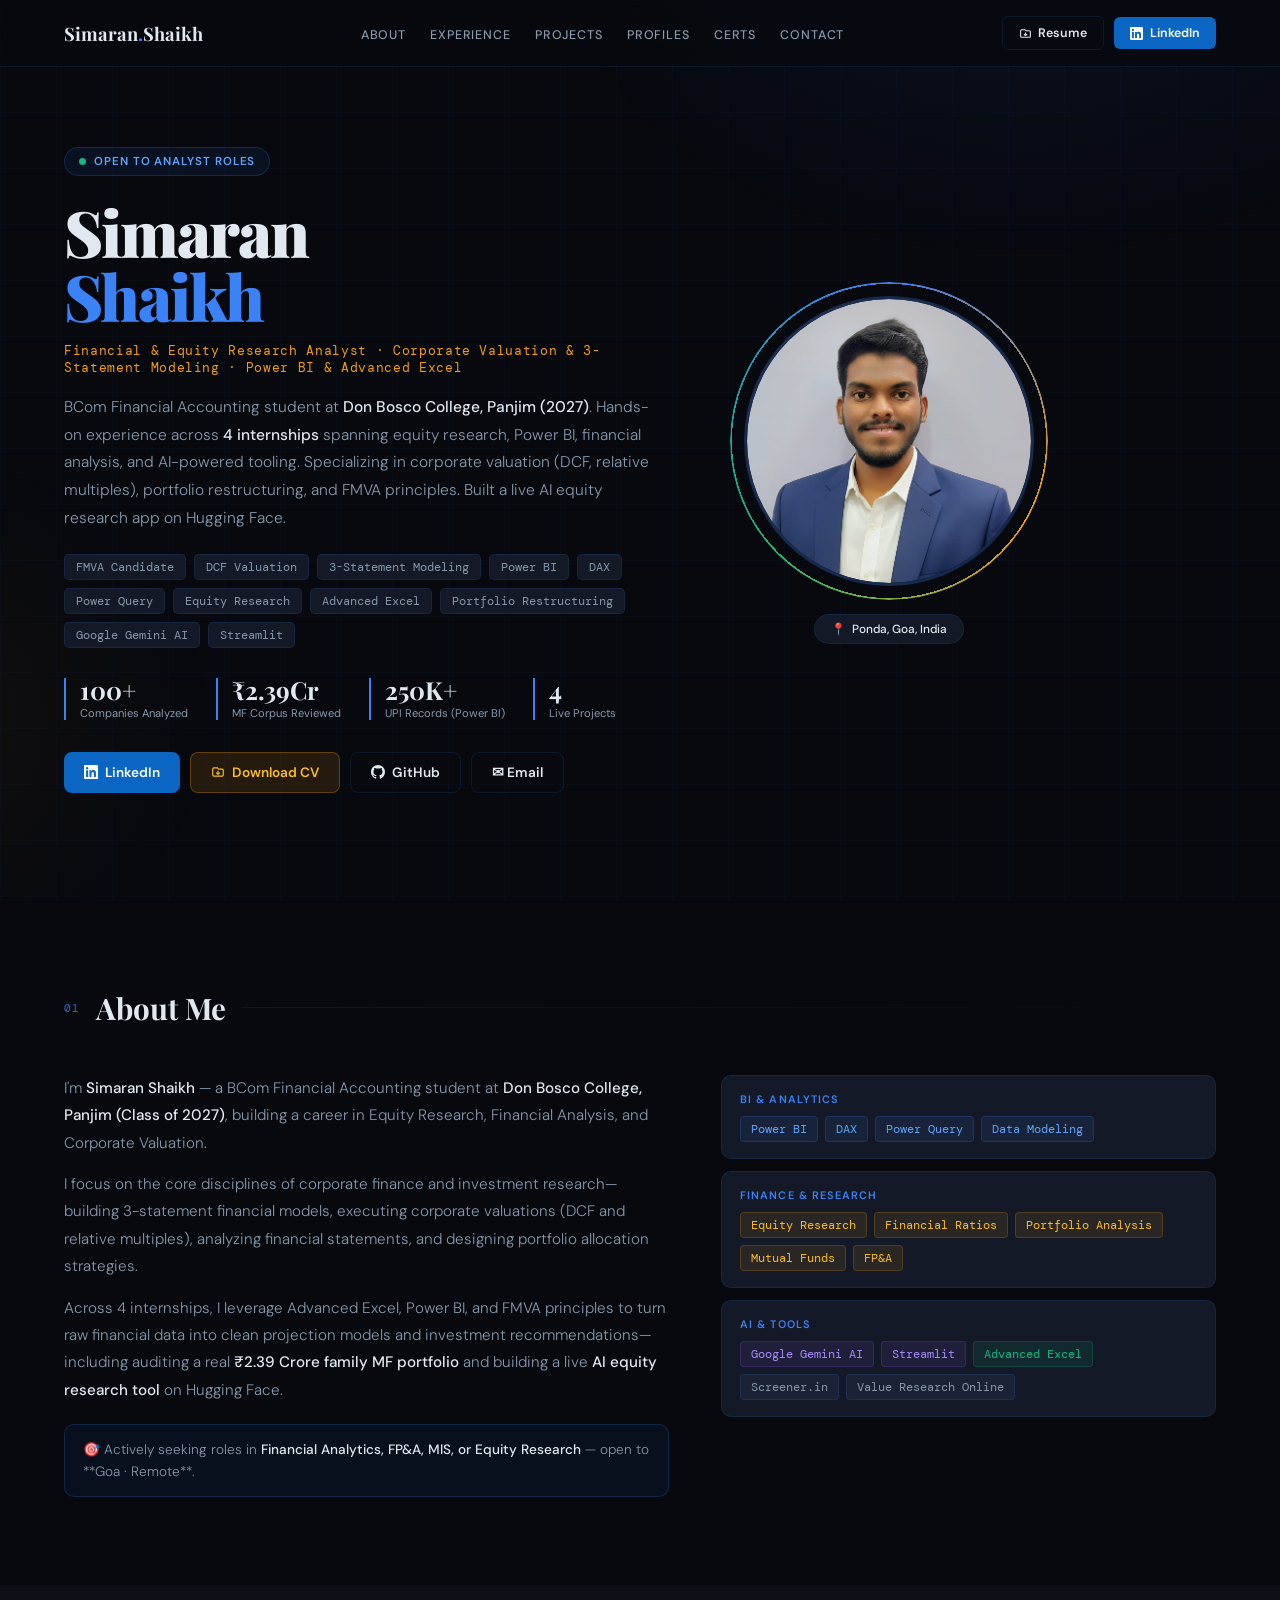
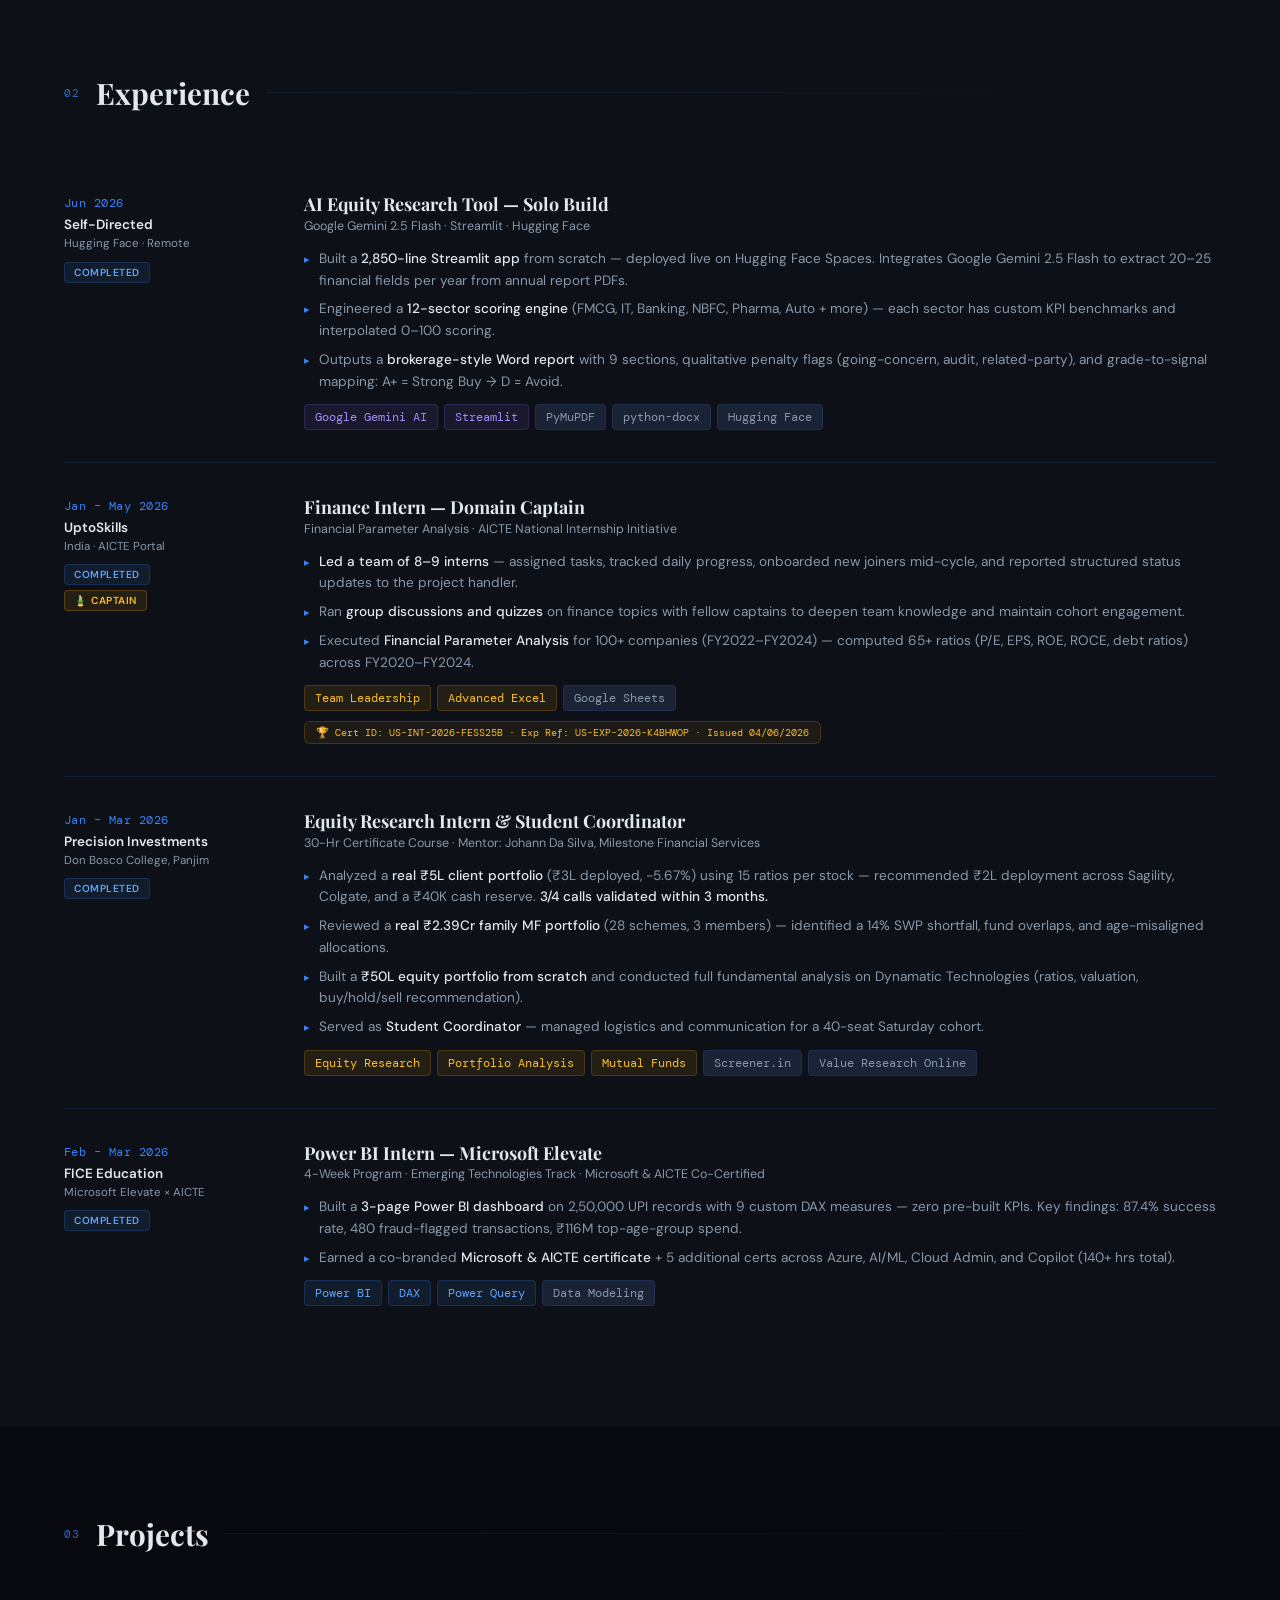
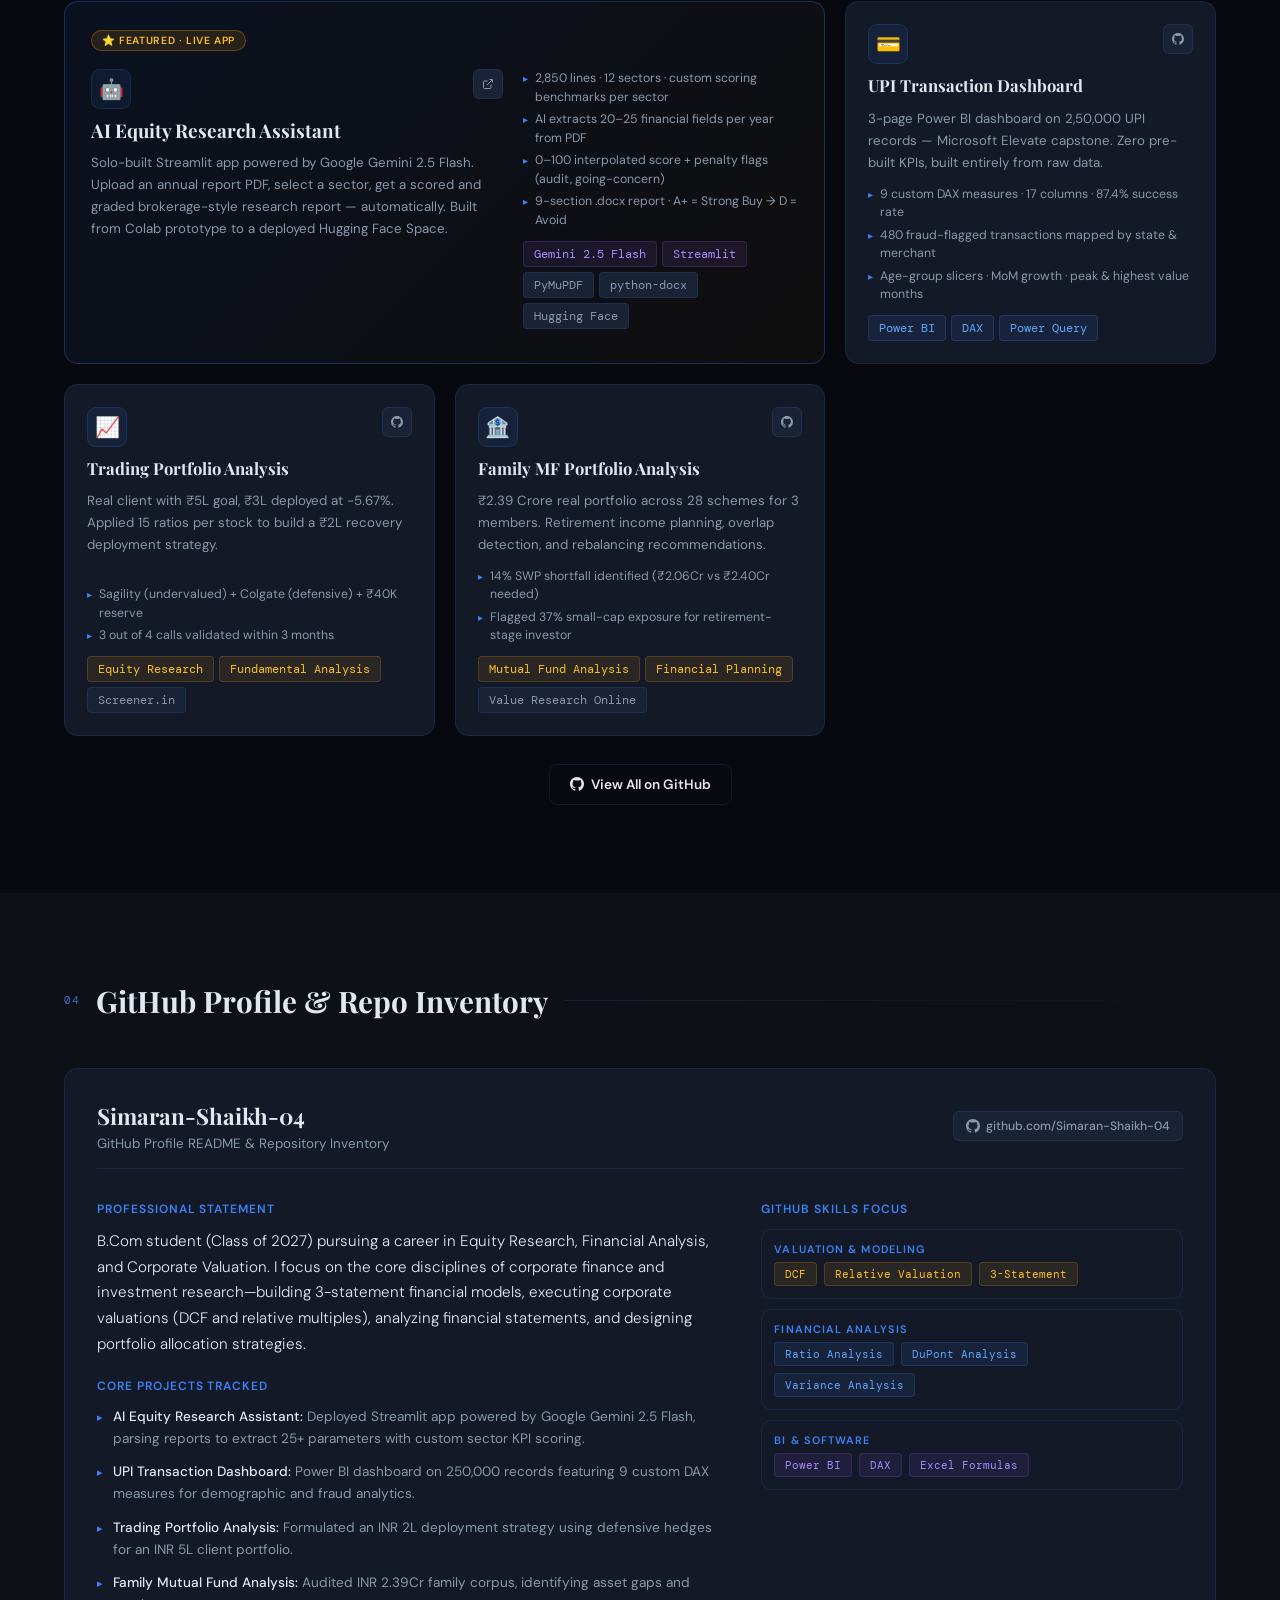
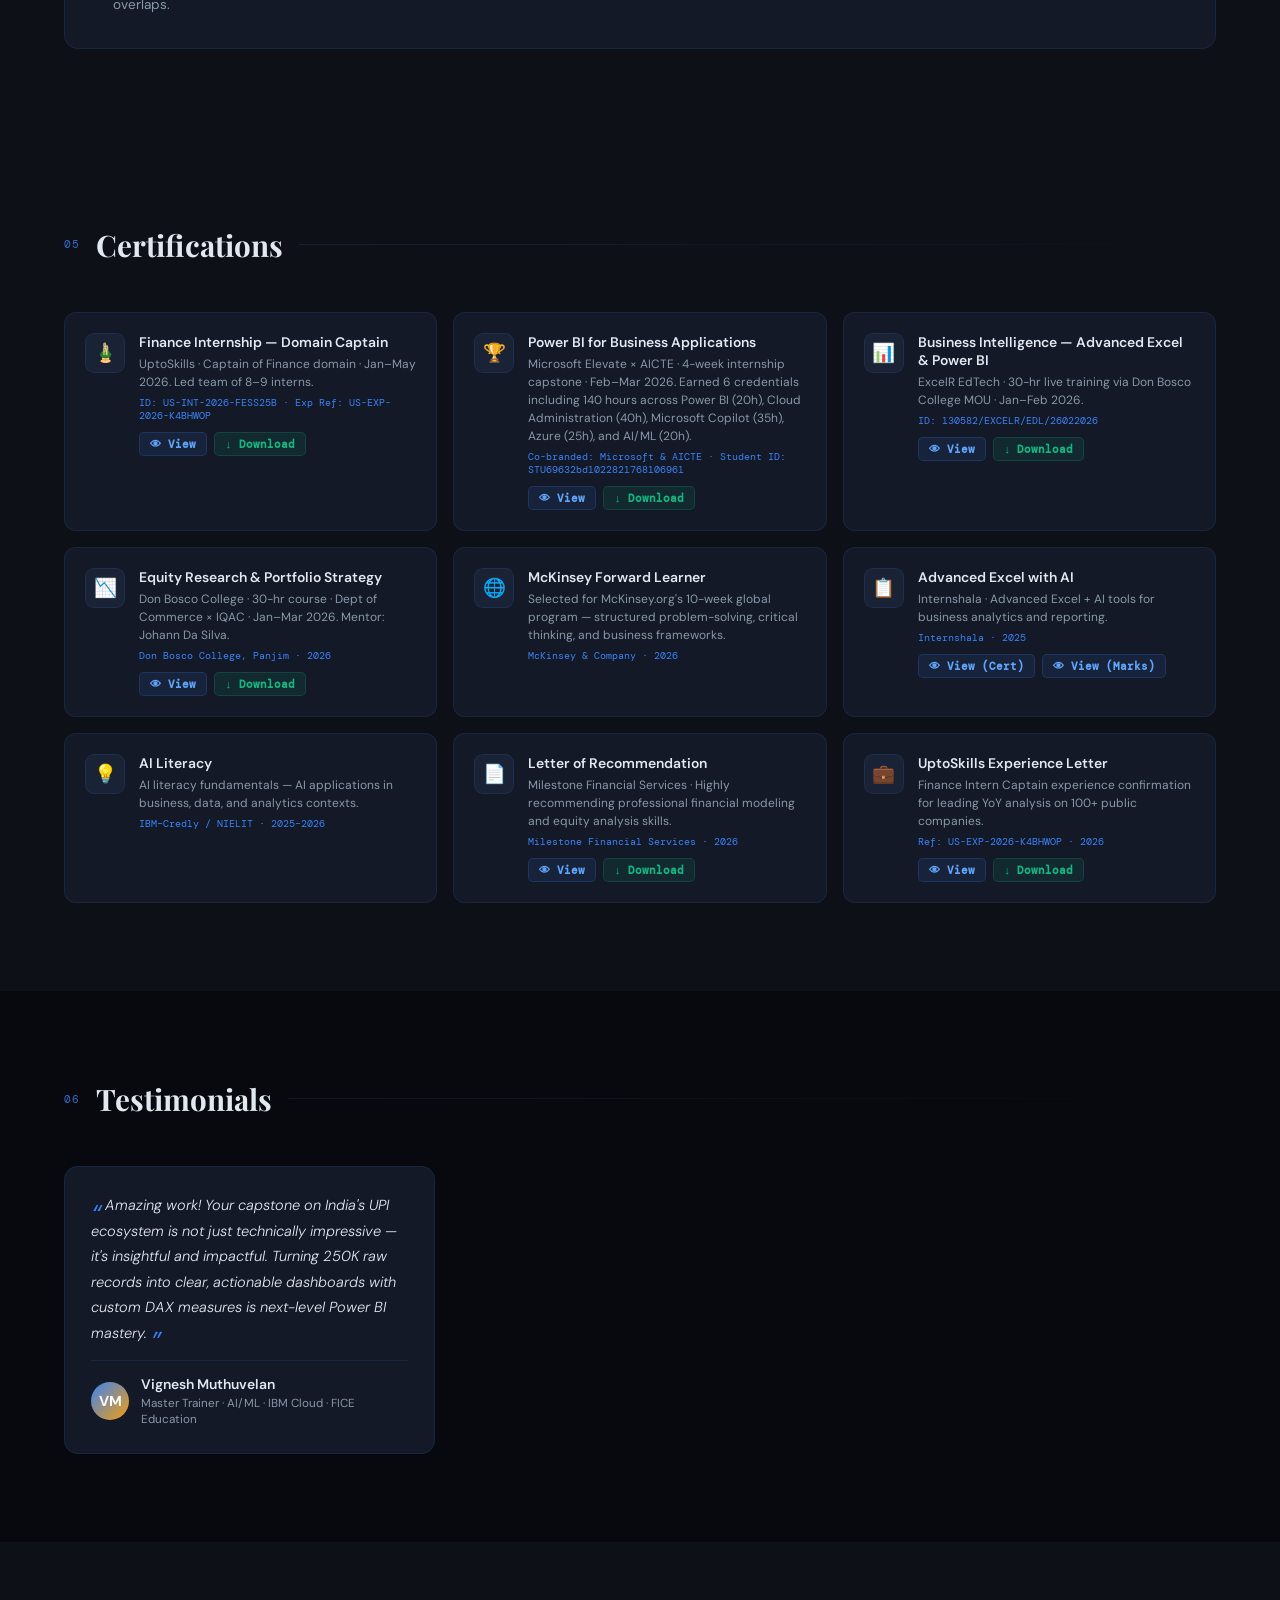
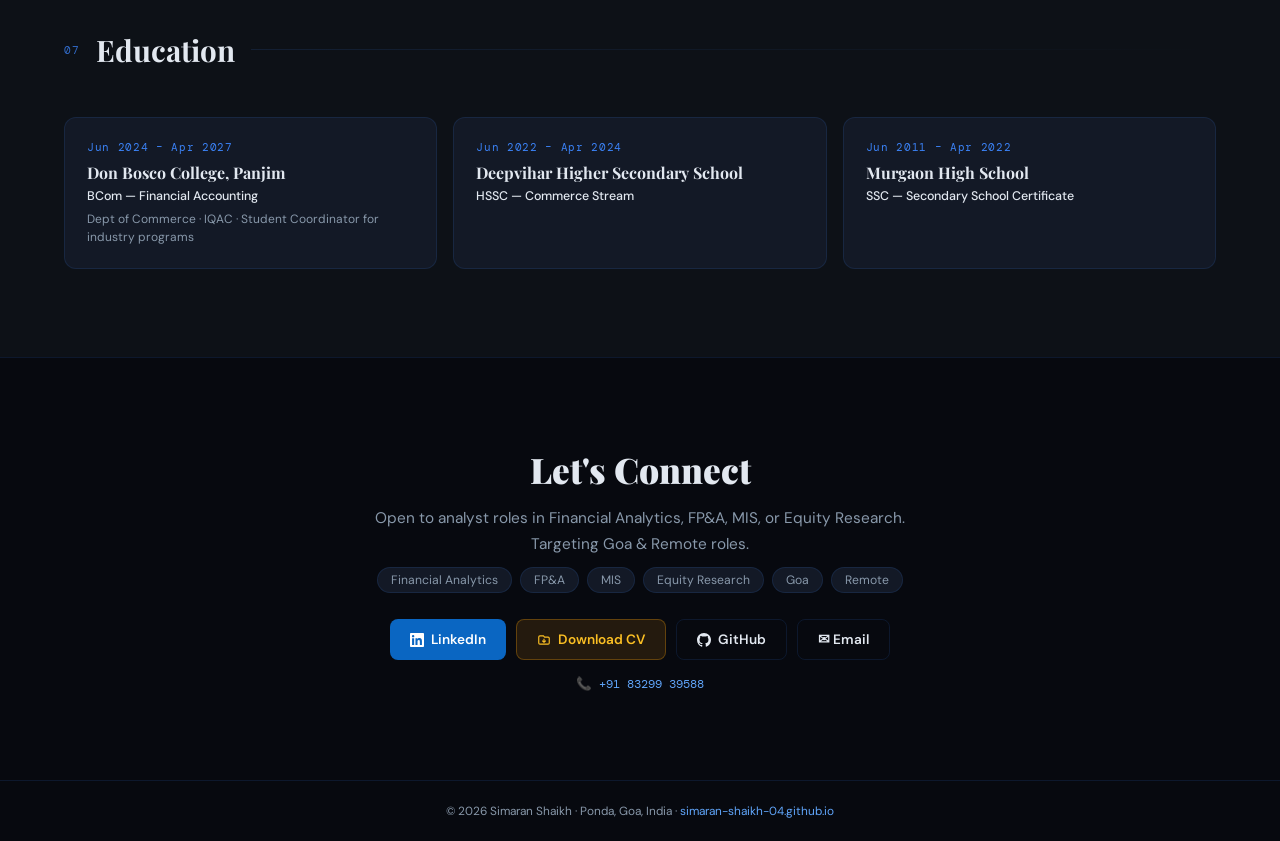
==== commit ec2377fa: "Update location preferences across website and README to Goa & Remote only" ====
--- a/index.html
+++ b/index.html
@@ -344,7 +344,7 @@
       <p>I focus on the core disciplines of corporate finance and investment research—building 3-statement financial models, executing corporate valuations (DCF and relative multiples), analyzing financial statements, and designing portfolio allocation strategies.</p>
       <p>Across 4 internships, I leverage Advanced Excel, Power BI, and FMVA principles to turn raw financial data into clean projection models and investment recommendations—including auditing a real <strong>&#8377;2.39 Crore family MF portfolio</strong> and building a live <strong>AI equity research tool</strong> on Hugging Face.</p>
       <div class="seeking-box">
-        <p>&#127919; Actively seeking roles in <strong>Financial Analytics, FP&amp;A, MIS, or Equity Research</strong> — open to remote and <strong>Mumbai &middot; Pune &middot; Bengaluru</strong>.</p>
+        <p>&#127919; Actively seeking roles in <strong>Financial Analytics, FP&amp;A, MIS, or Equity Research</strong> — open to **Goa &middot; Remote**.</p>
       </div>
     </div>
     <div class="skills-panel reveal">
@@ -808,9 +808,9 @@
 <section id="contact" style="border-top:1px solid var(--border);">
   <div class="contact-inner reveal">
     <h2>Let's Connect</h2>
-    <p class="sub">Open to analyst roles in Financial Analytics, FP&amp;A, MIS, or Equity Research. Remote-friendly and targeting Mumbai, Pune &amp; Bengaluru.</p>
+    <p class="sub">Open to analyst roles in Financial Analytics, FP&amp;A, MIS, or Equity Research. Targeting Goa &amp; Remote roles.</p>
     <div class="open-to">
-      <span class="open-chip">Financial Analytics</span><span class="open-chip">FP&amp;A</span><span class="open-chip">MIS</span><span class="open-chip">Equity Research</span><span class="open-chip">Remote</span><span class="open-chip">Mumbai &middot; Pune &middot; Bengaluru</span>
+      <span class="open-chip">Financial Analytics</span><span class="open-chip">FP&amp;A</span><span class="open-chip">MIS</span><span class="open-chip">Equity Research</span><span class="open-chip">Goa</span><span class="open-chip">Remote</span>
     </div>
     <div class="contact-btns">
       <a href="https://www.linkedin.com/in/simaran-shaikh/" target="_blank" class="btn btn-linkedin">
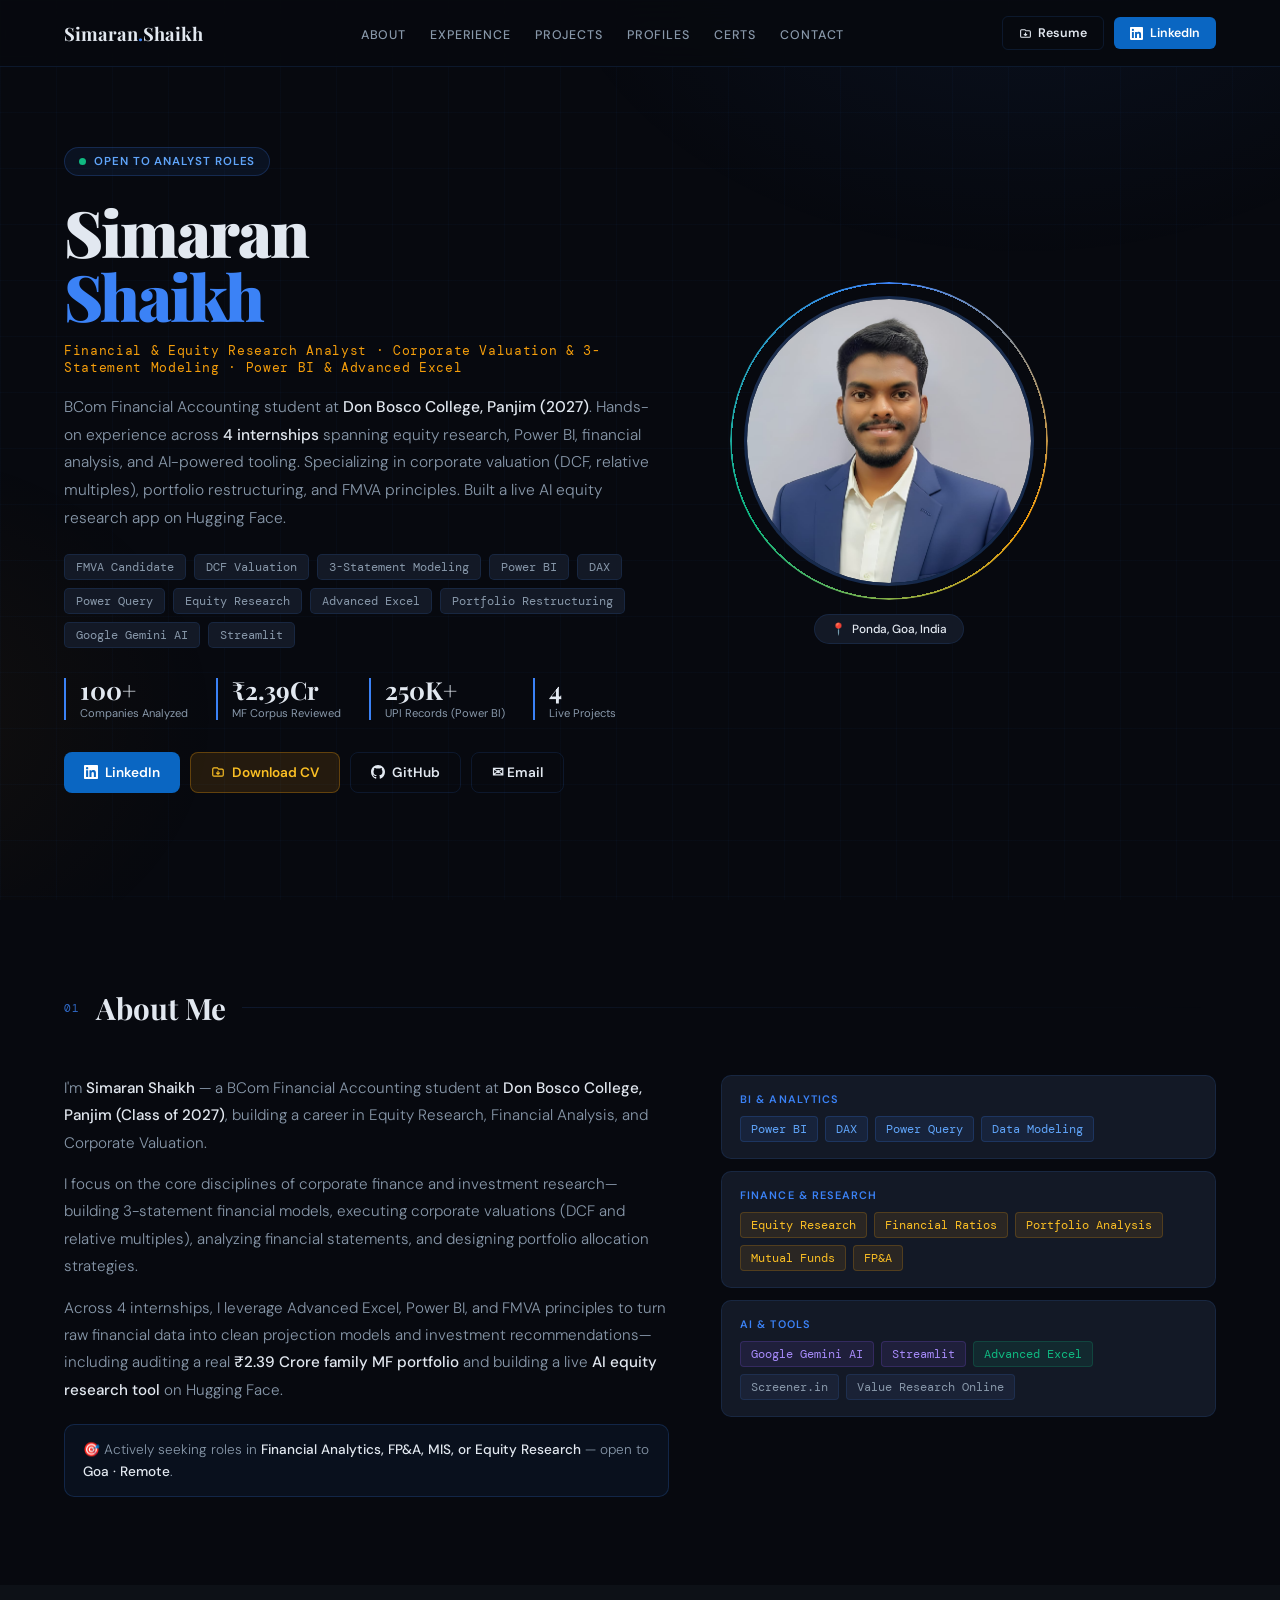
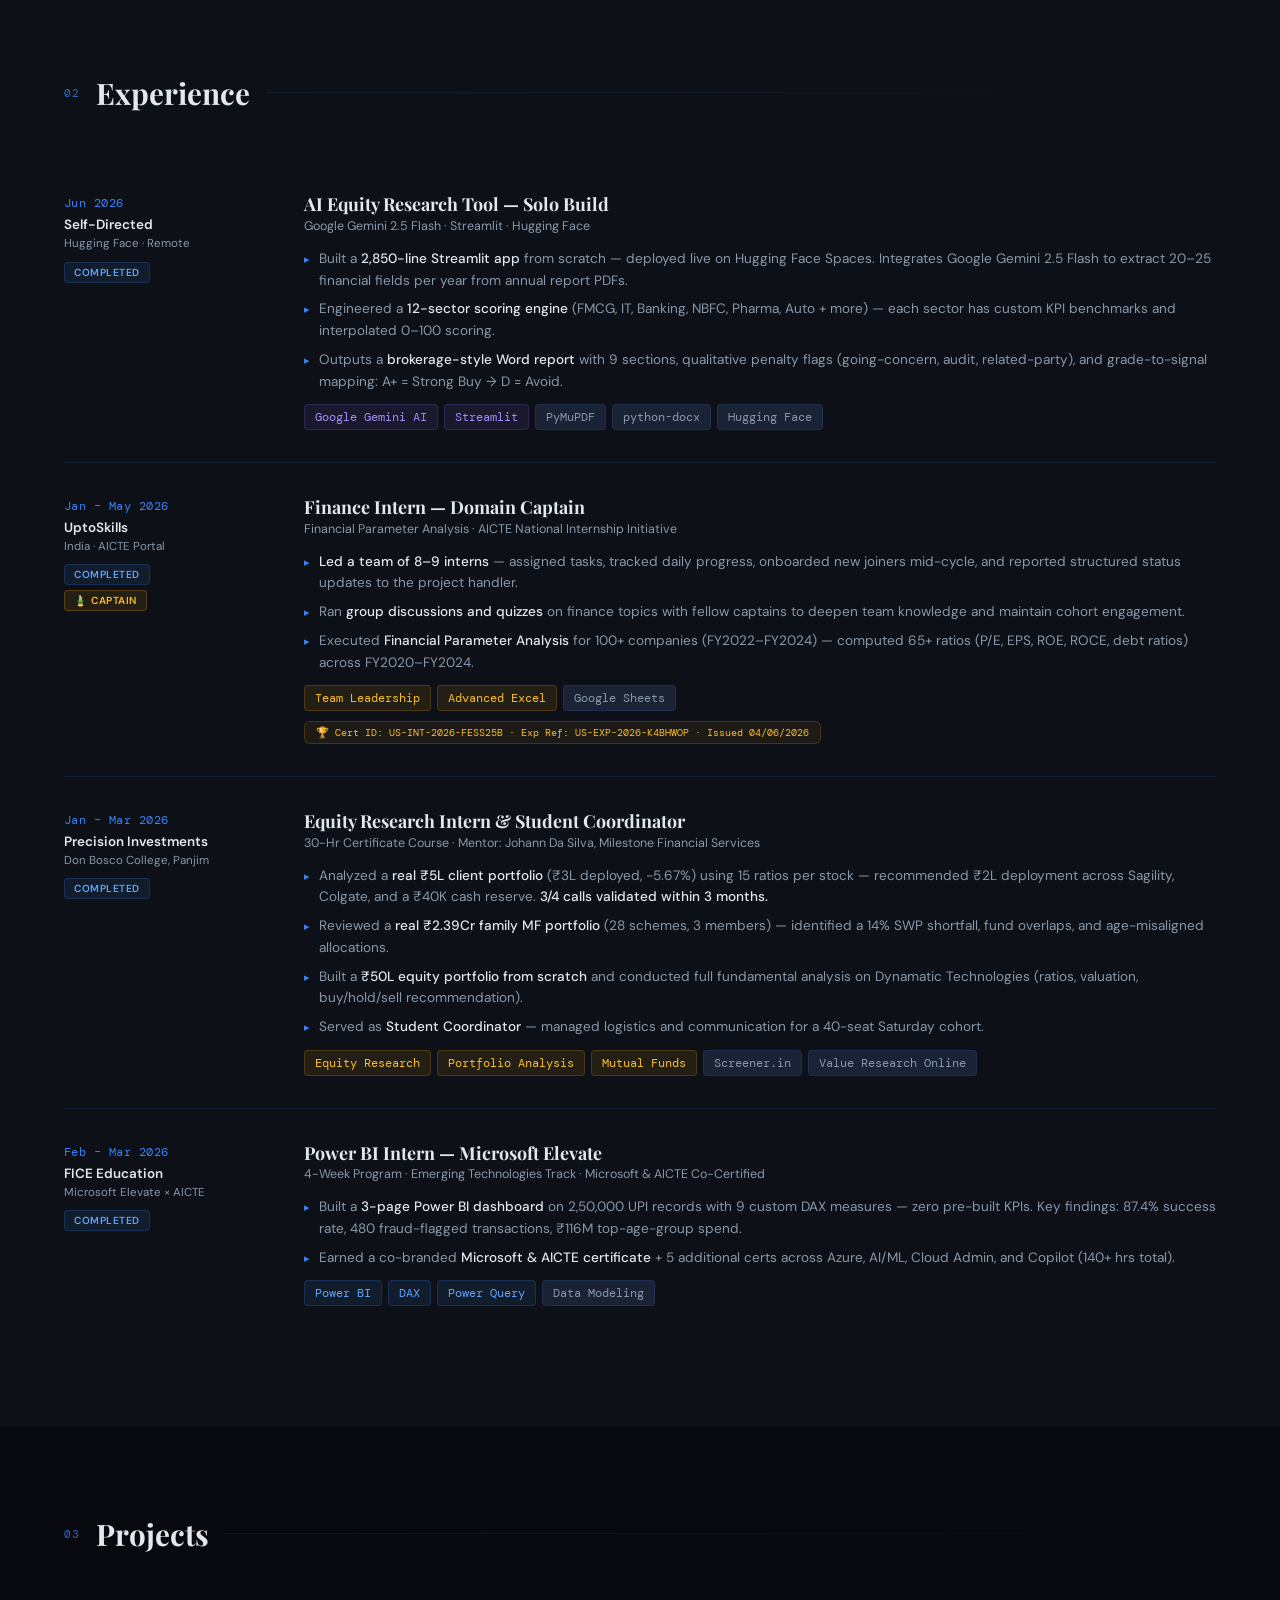
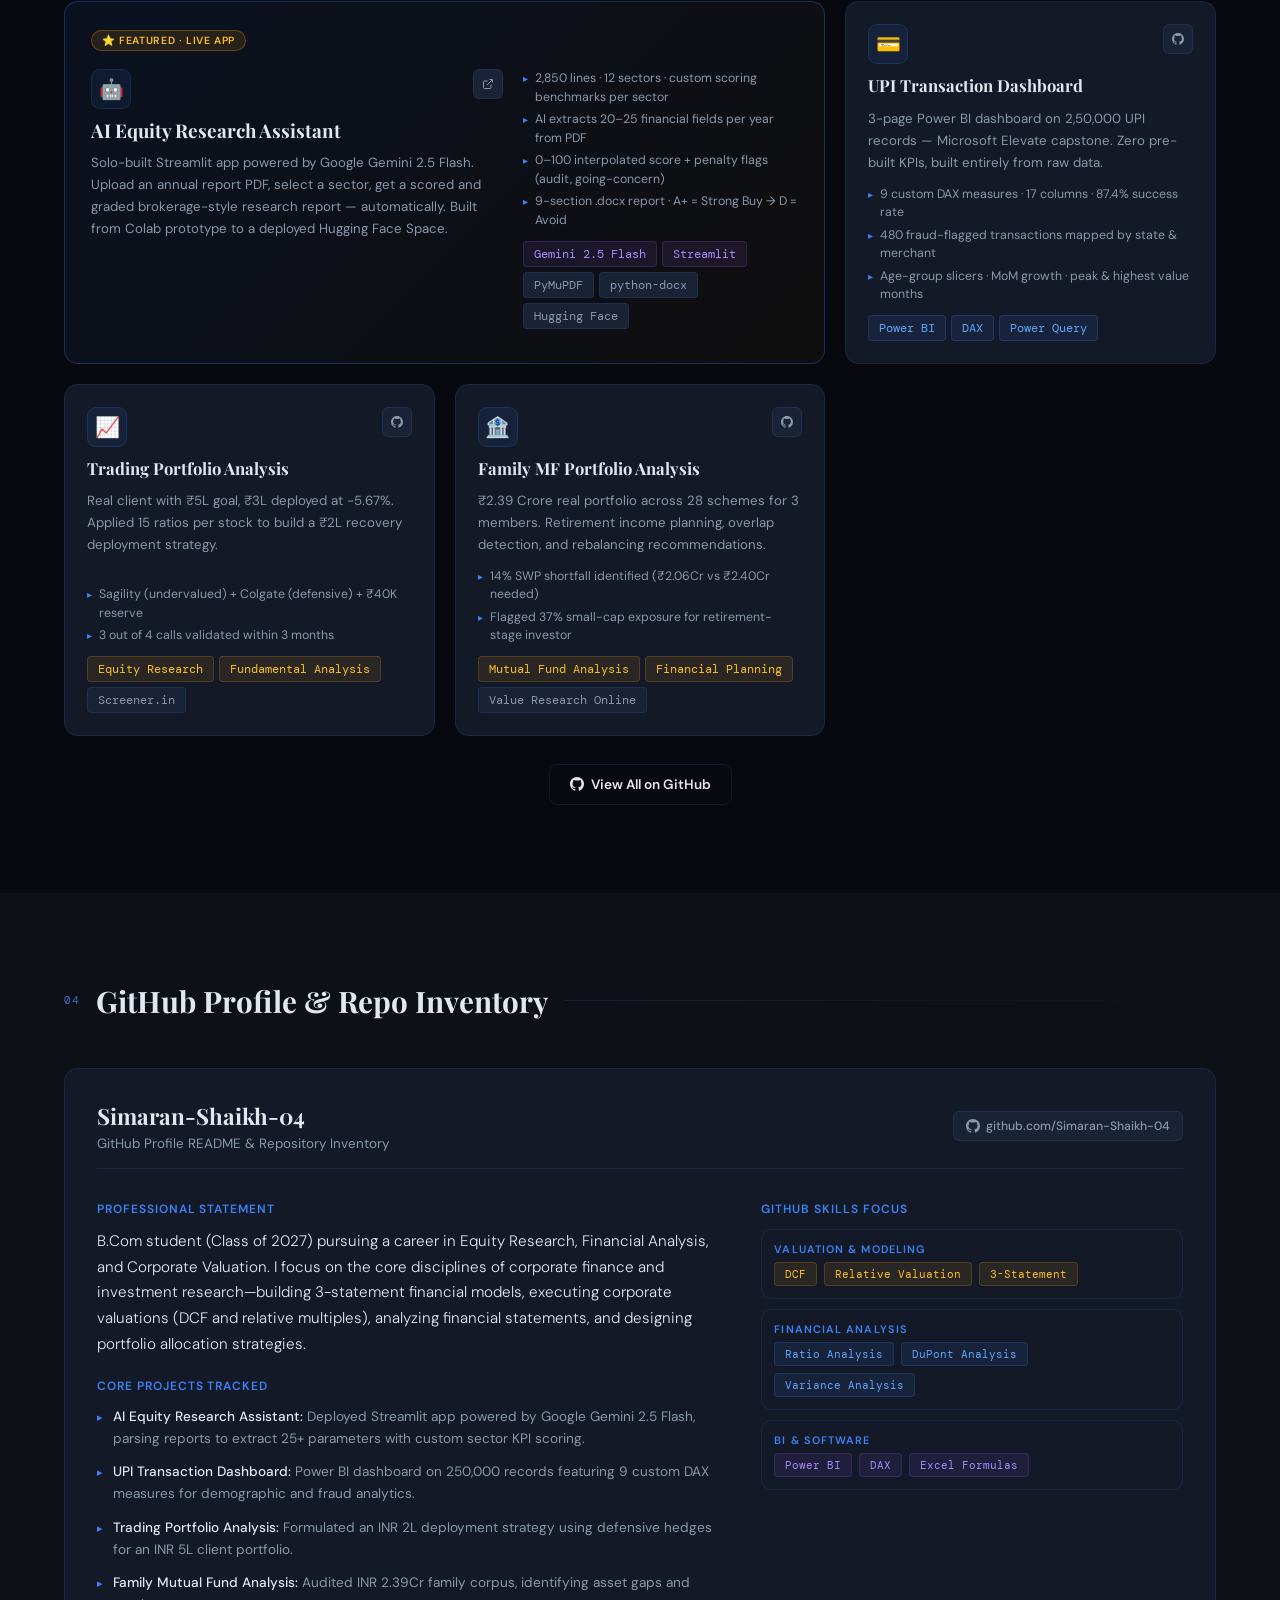
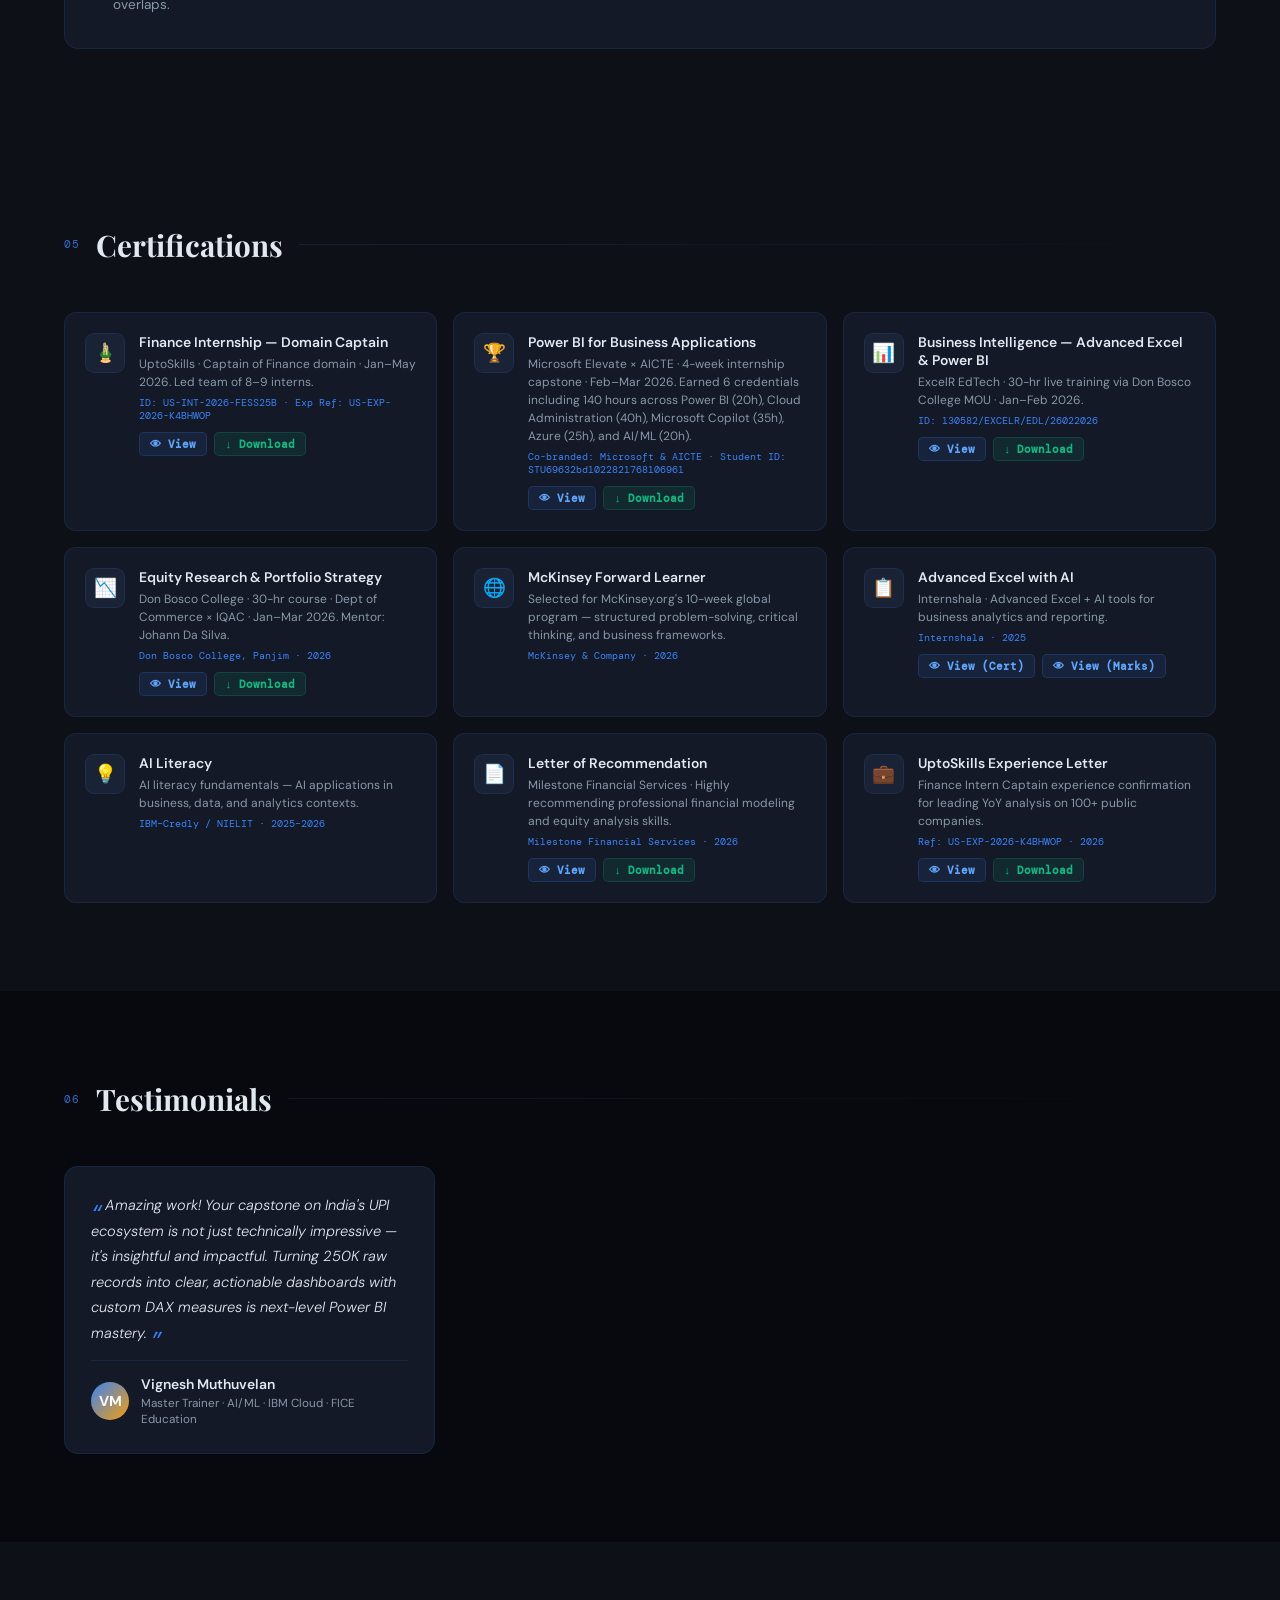
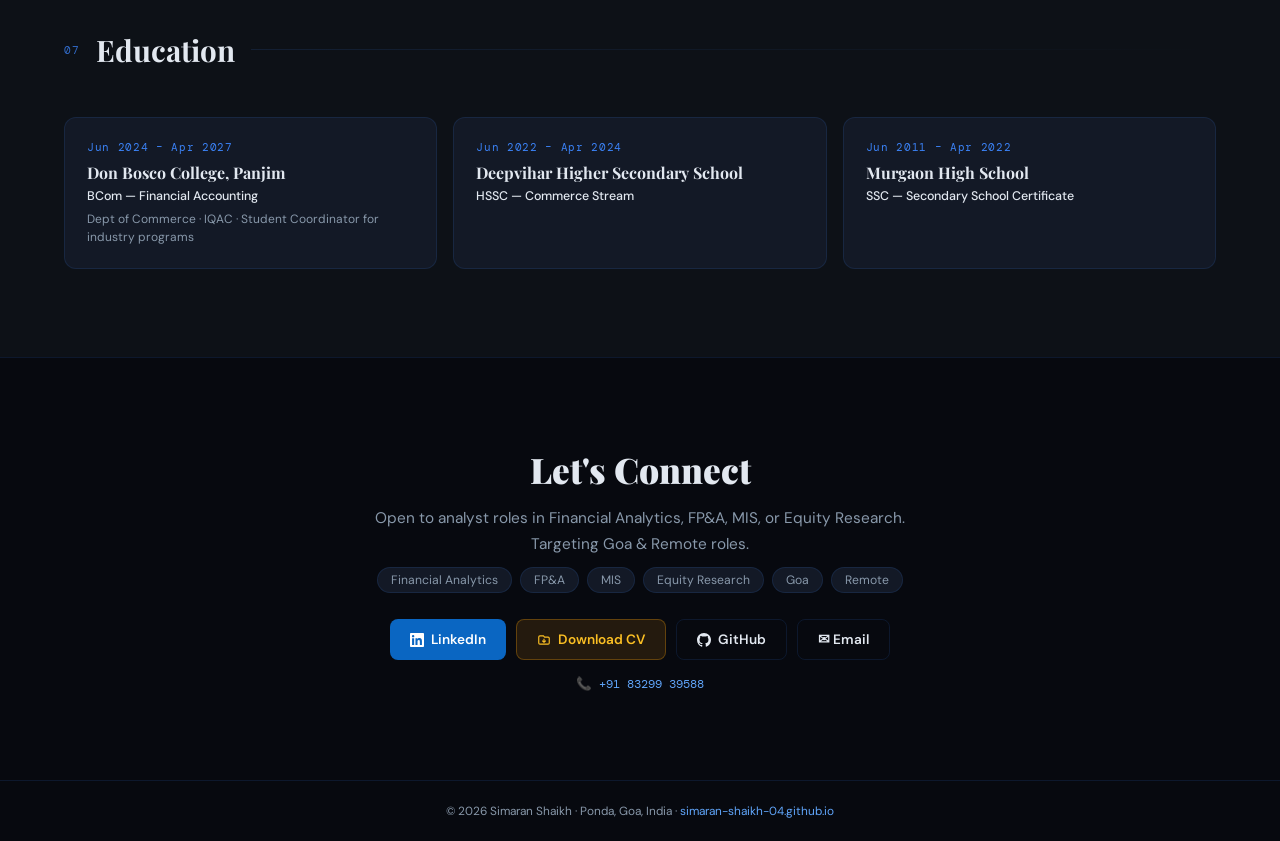
==== commit 49a48071: "Fix location formatting in index.html about box (use strong tags instead of markdown asterisks)" ====
--- a/index.html
+++ b/index.html
@@ -344,7 +344,7 @@
       <p>I focus on the core disciplines of corporate finance and investment research—building 3-statement financial models, executing corporate valuations (DCF and relative multiples), analyzing financial statements, and designing portfolio allocation strategies.</p>
       <p>Across 4 internships, I leverage Advanced Excel, Power BI, and FMVA principles to turn raw financial data into clean projection models and investment recommendations—including auditing a real <strong>&#8377;2.39 Crore family MF portfolio</strong> and building a live <strong>AI equity research tool</strong> on Hugging Face.</p>
       <div class="seeking-box">
-        <p>&#127919; Actively seeking roles in <strong>Financial Analytics, FP&amp;A, MIS, or Equity Research</strong> — open to **Goa &middot; Remote**.</p>
+        <p>&#127919; Actively seeking roles in <strong>Financial Analytics, FP&amp;A, MIS, or Equity Research</strong> — open to <strong>Goa &middot; Remote</strong>.</p>
       </div>
     </div>
     <div class="skills-panel reveal">
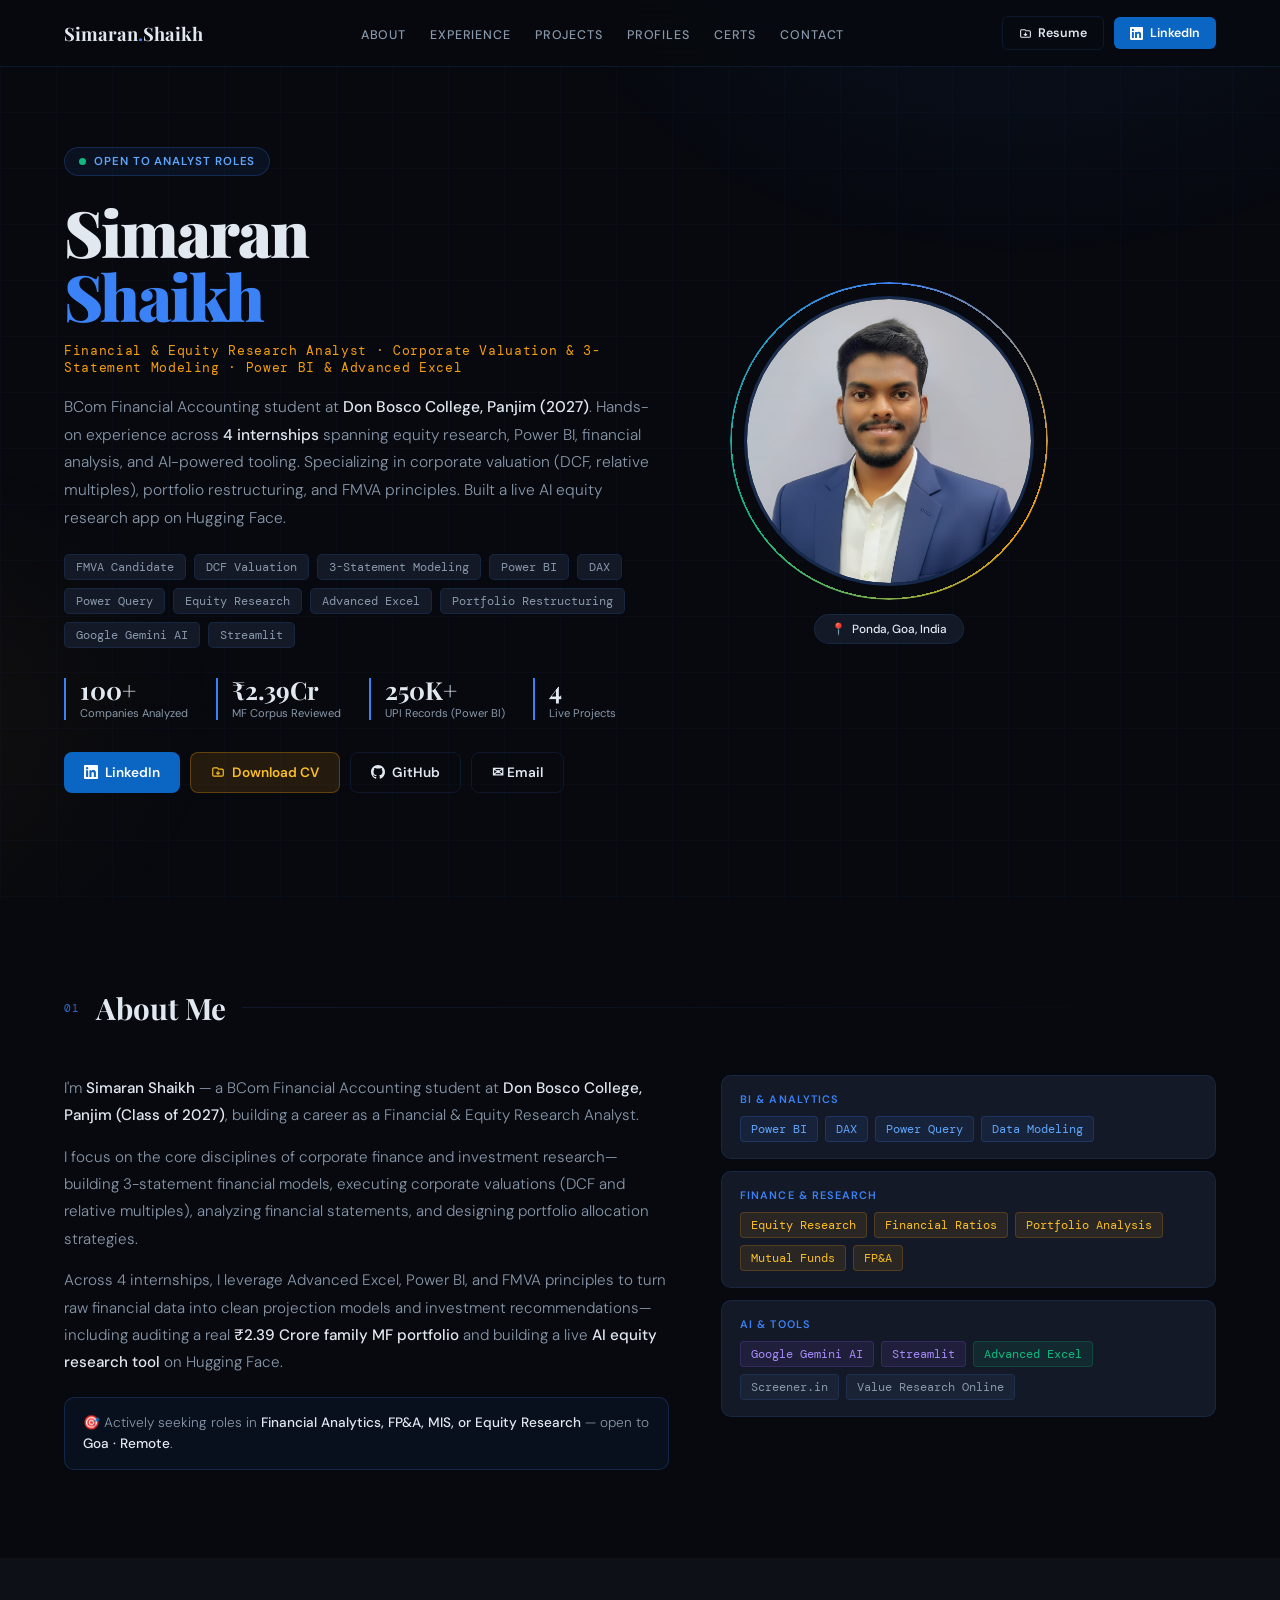
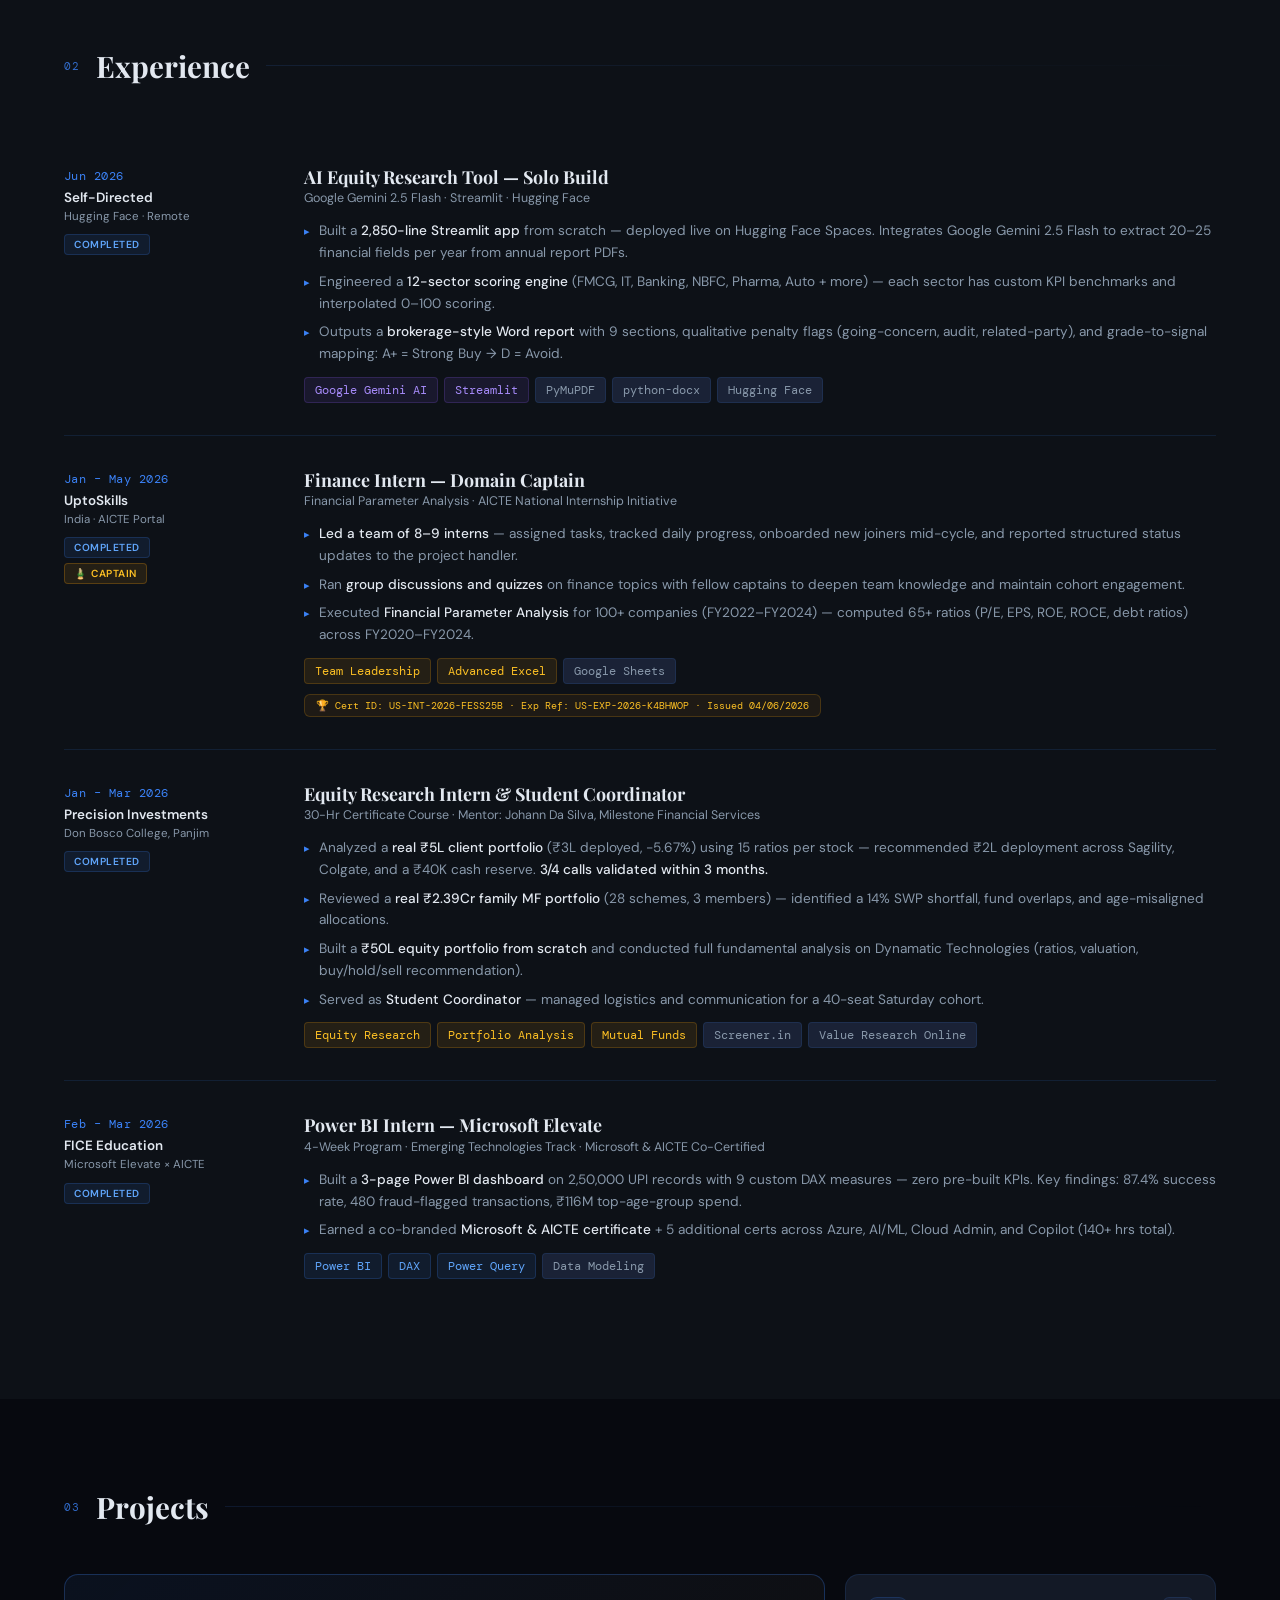
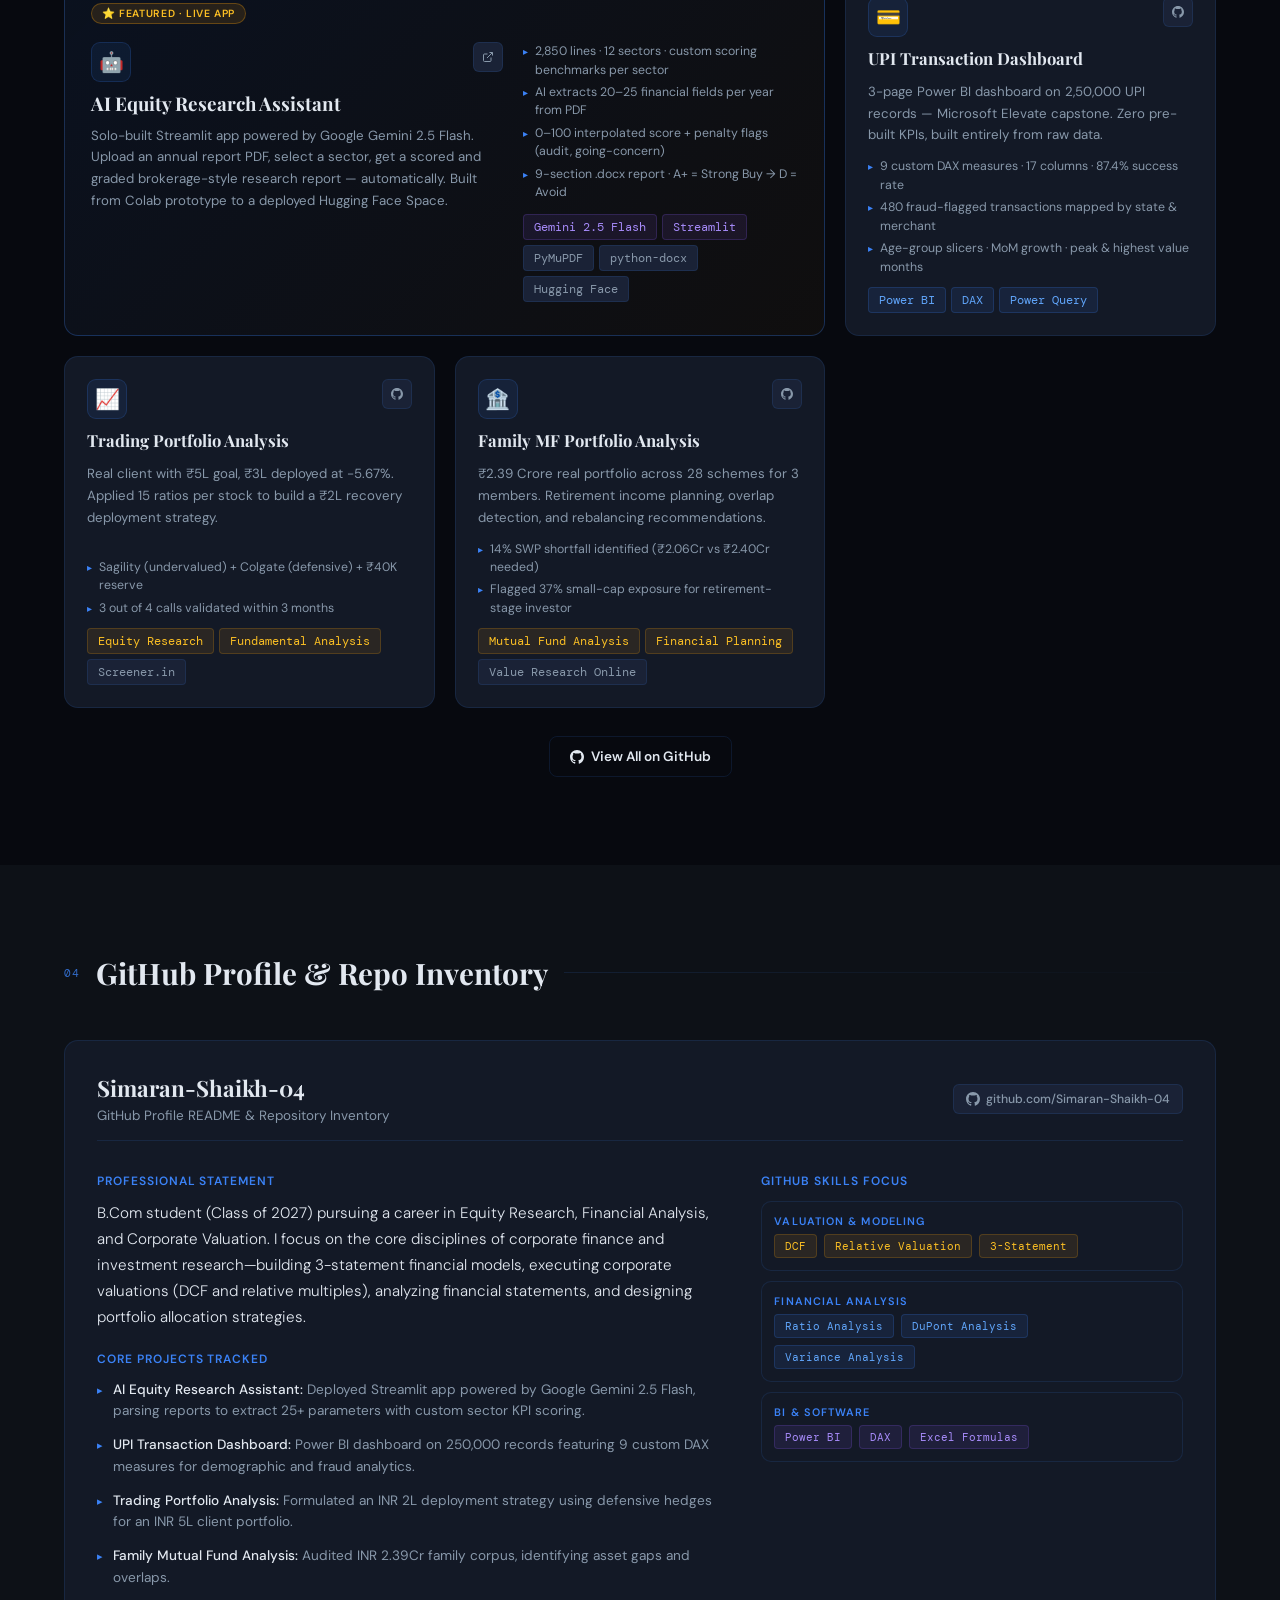
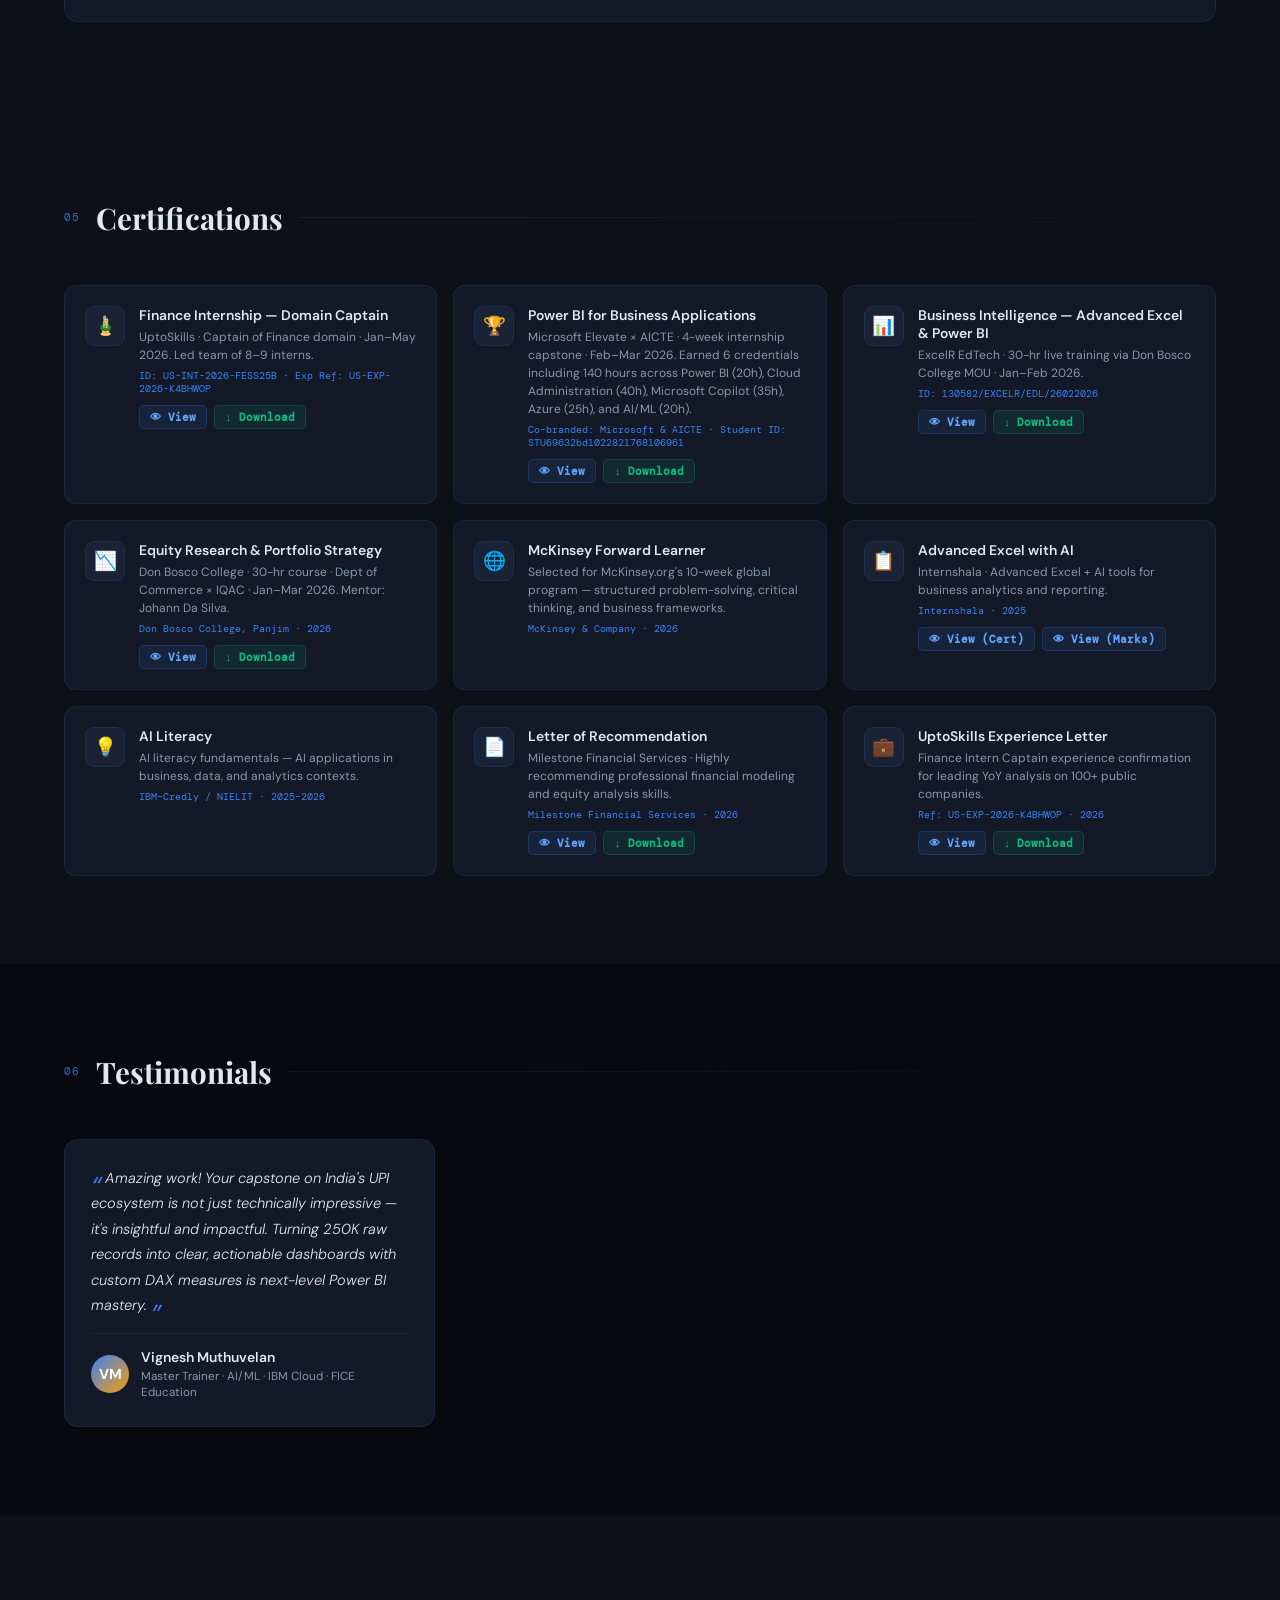
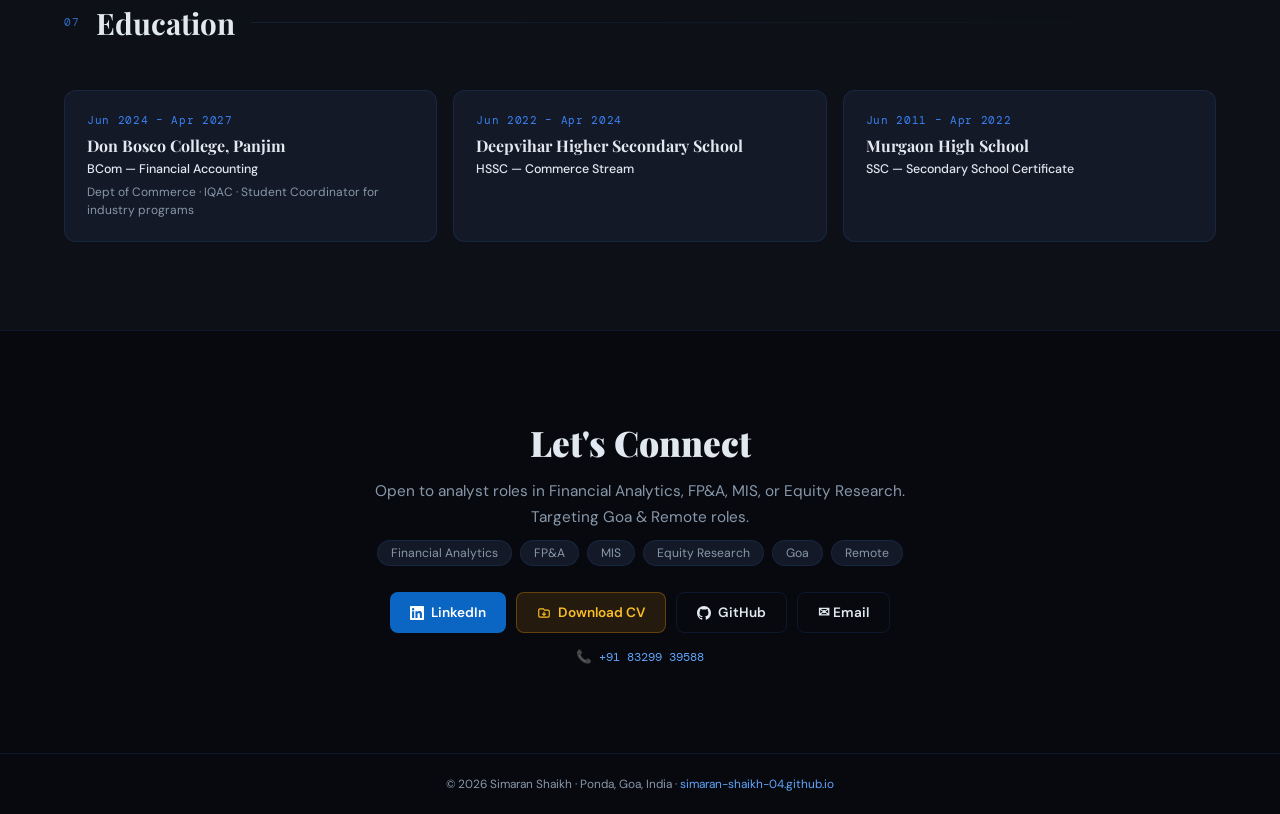
==== commit 939b48a1: "Update role in About Me section of index.html to Financial & Equity Research Analyst" ====
--- a/index.html
+++ b/index.html
@@ -340,7 +340,7 @@
   </div>
   <div class="about-wrap">
     <div class="about-text reveal">
-      <p>I'm <strong>Simaran Shaikh</strong> — a BCom Financial Accounting student at <strong>Don Bosco College, Panjim (Class of 2027)</strong>, building a career in Equity Research, Financial Analysis, and Corporate Valuation.</p>
+      <p>I'm <strong>Simaran Shaikh</strong> — a BCom Financial Accounting student at <strong>Don Bosco College, Panjim (Class of 2027)</strong>, building a career as a Financial &amp; Equity Research Analyst.</p>
       <p>I focus on the core disciplines of corporate finance and investment research—building 3-statement financial models, executing corporate valuations (DCF and relative multiples), analyzing financial statements, and designing portfolio allocation strategies.</p>
       <p>Across 4 internships, I leverage Advanced Excel, Power BI, and FMVA principles to turn raw financial data into clean projection models and investment recommendations—including auditing a real <strong>&#8377;2.39 Crore family MF portfolio</strong> and building a live <strong>AI equity research tool</strong> on Hugging Face.</p>
       <div class="seeking-box">
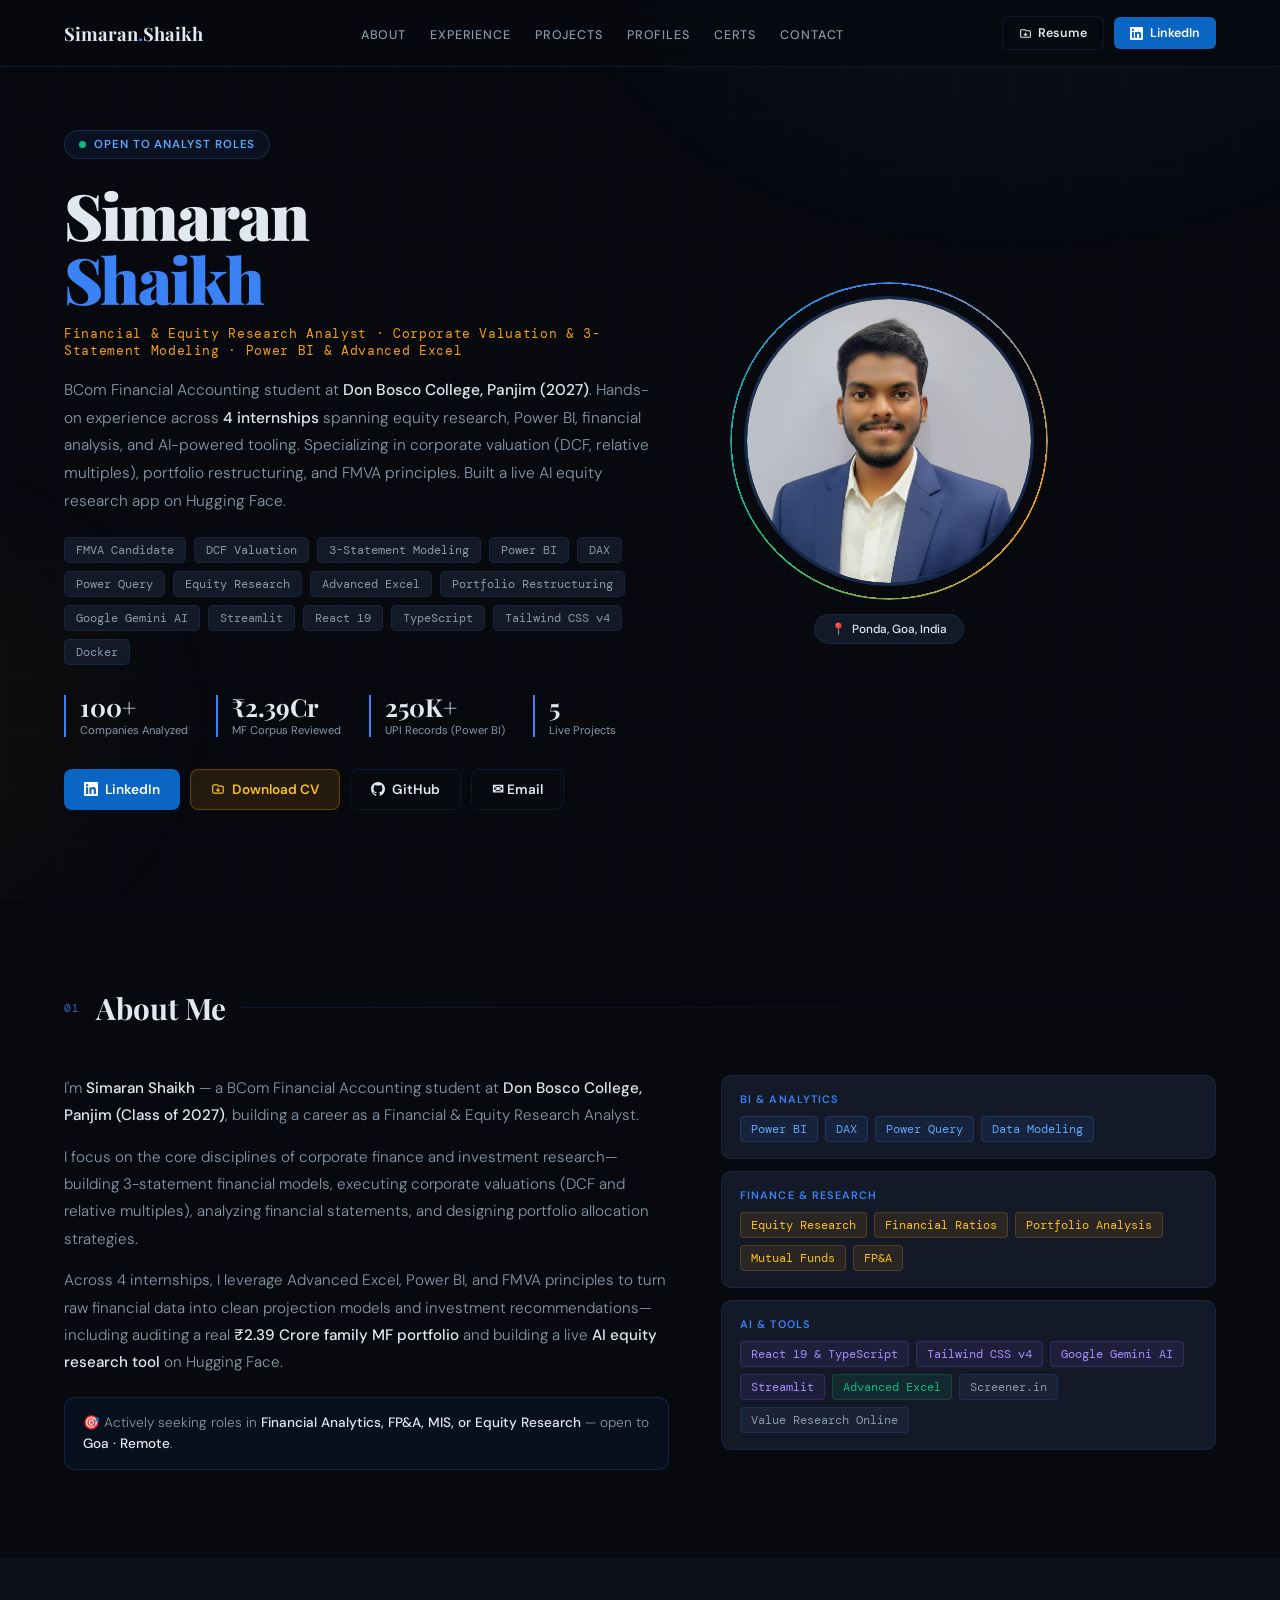
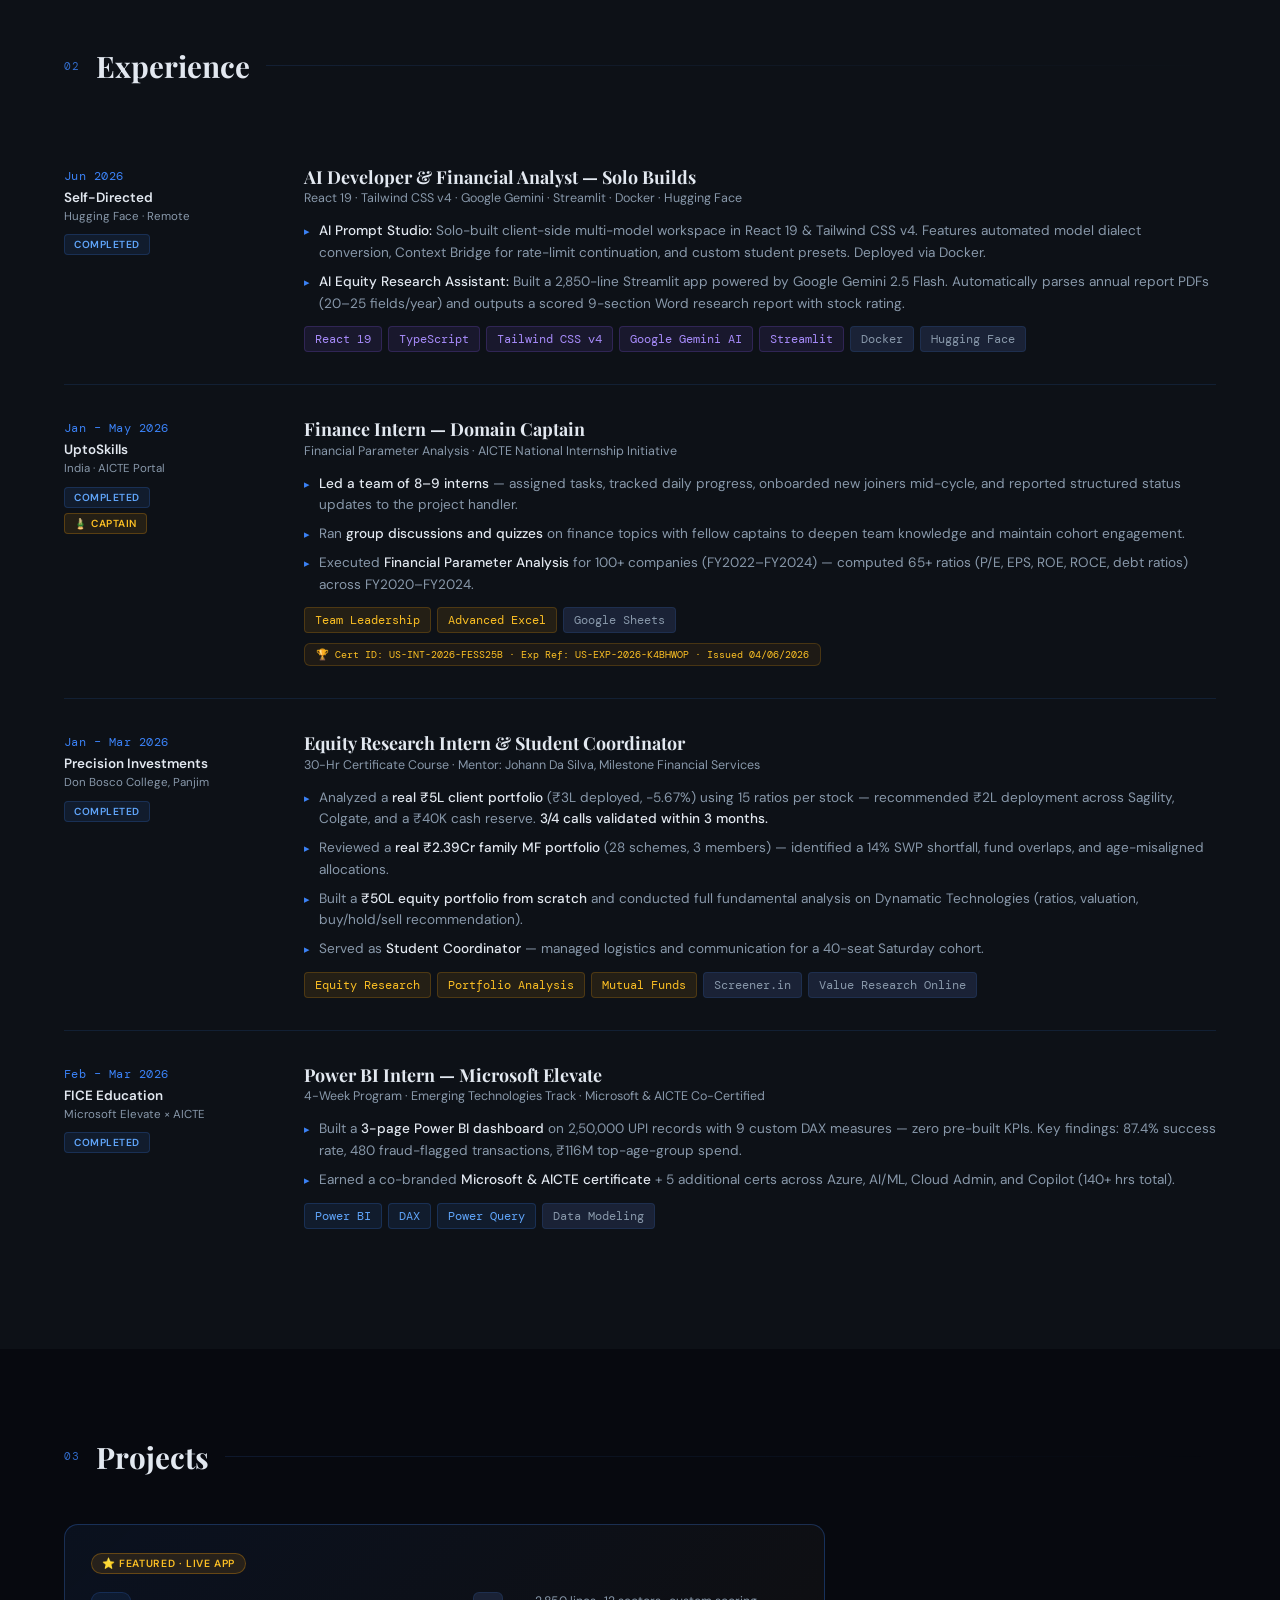
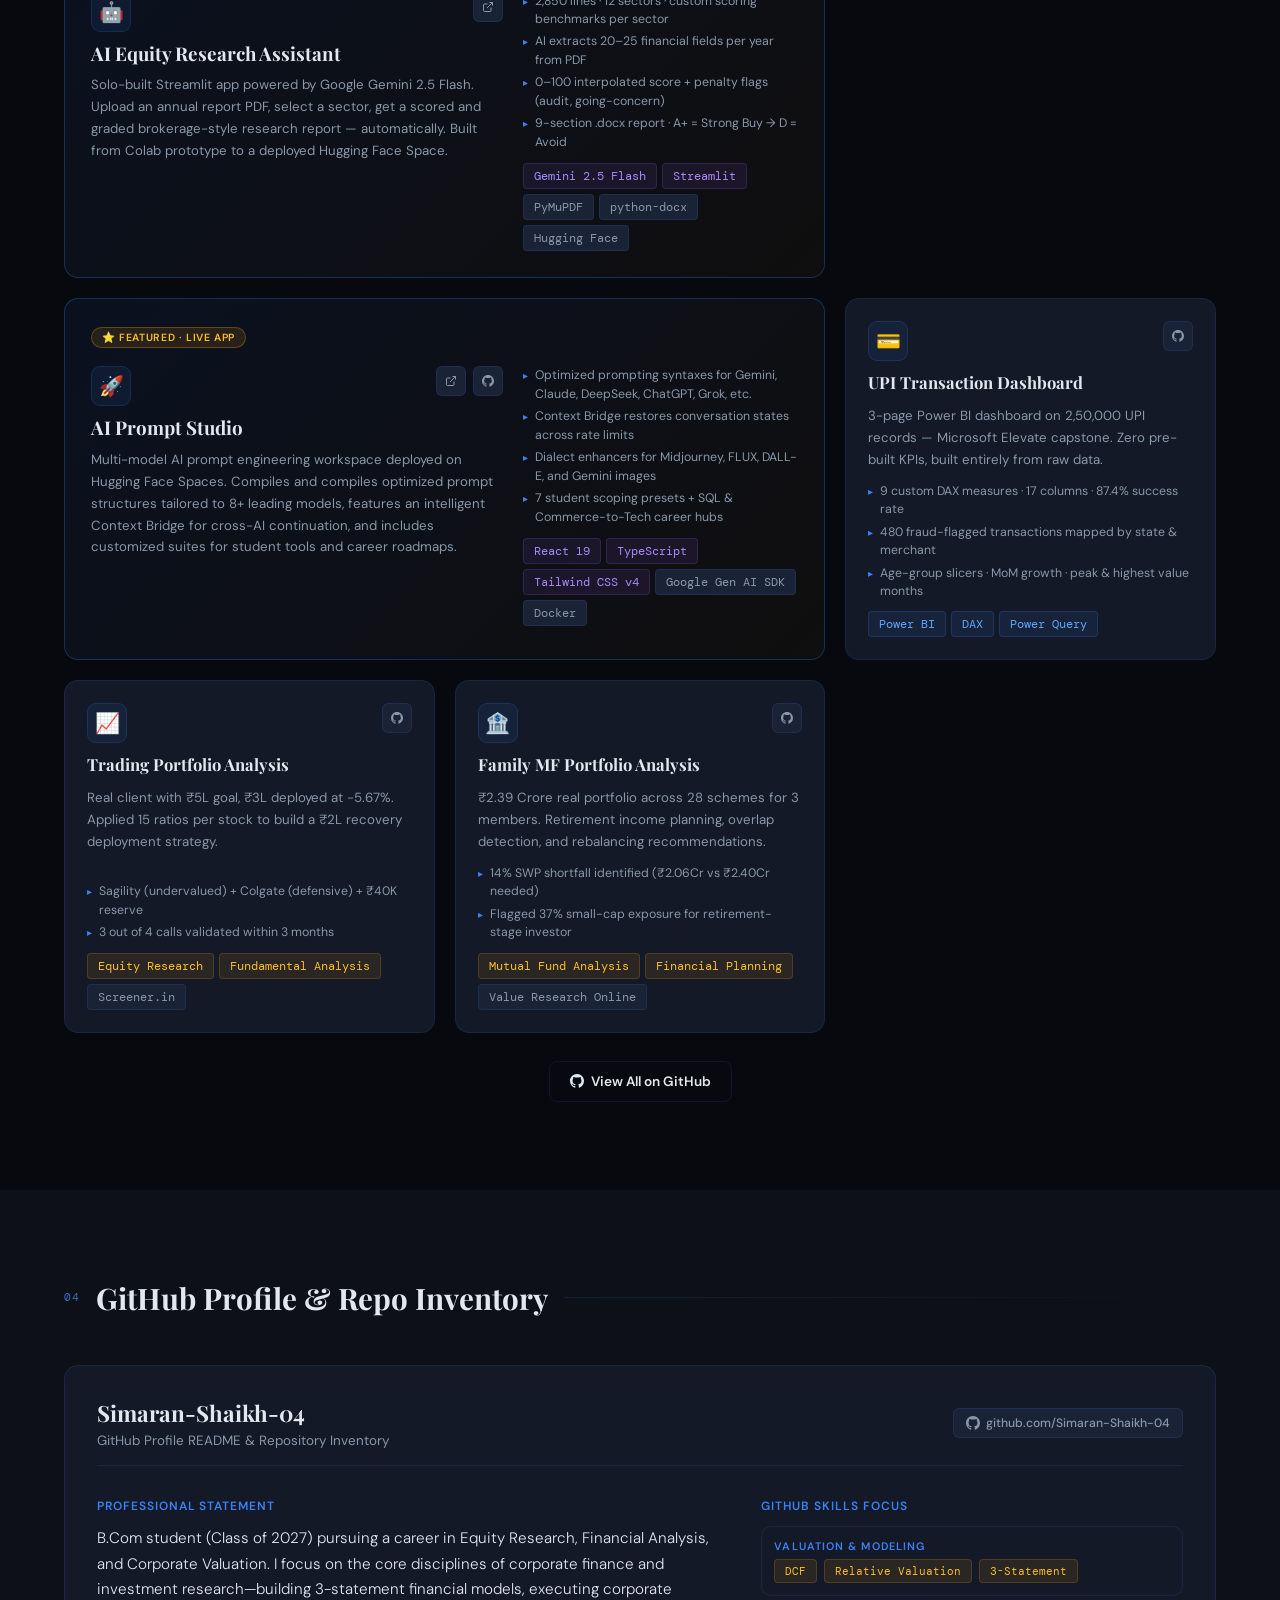
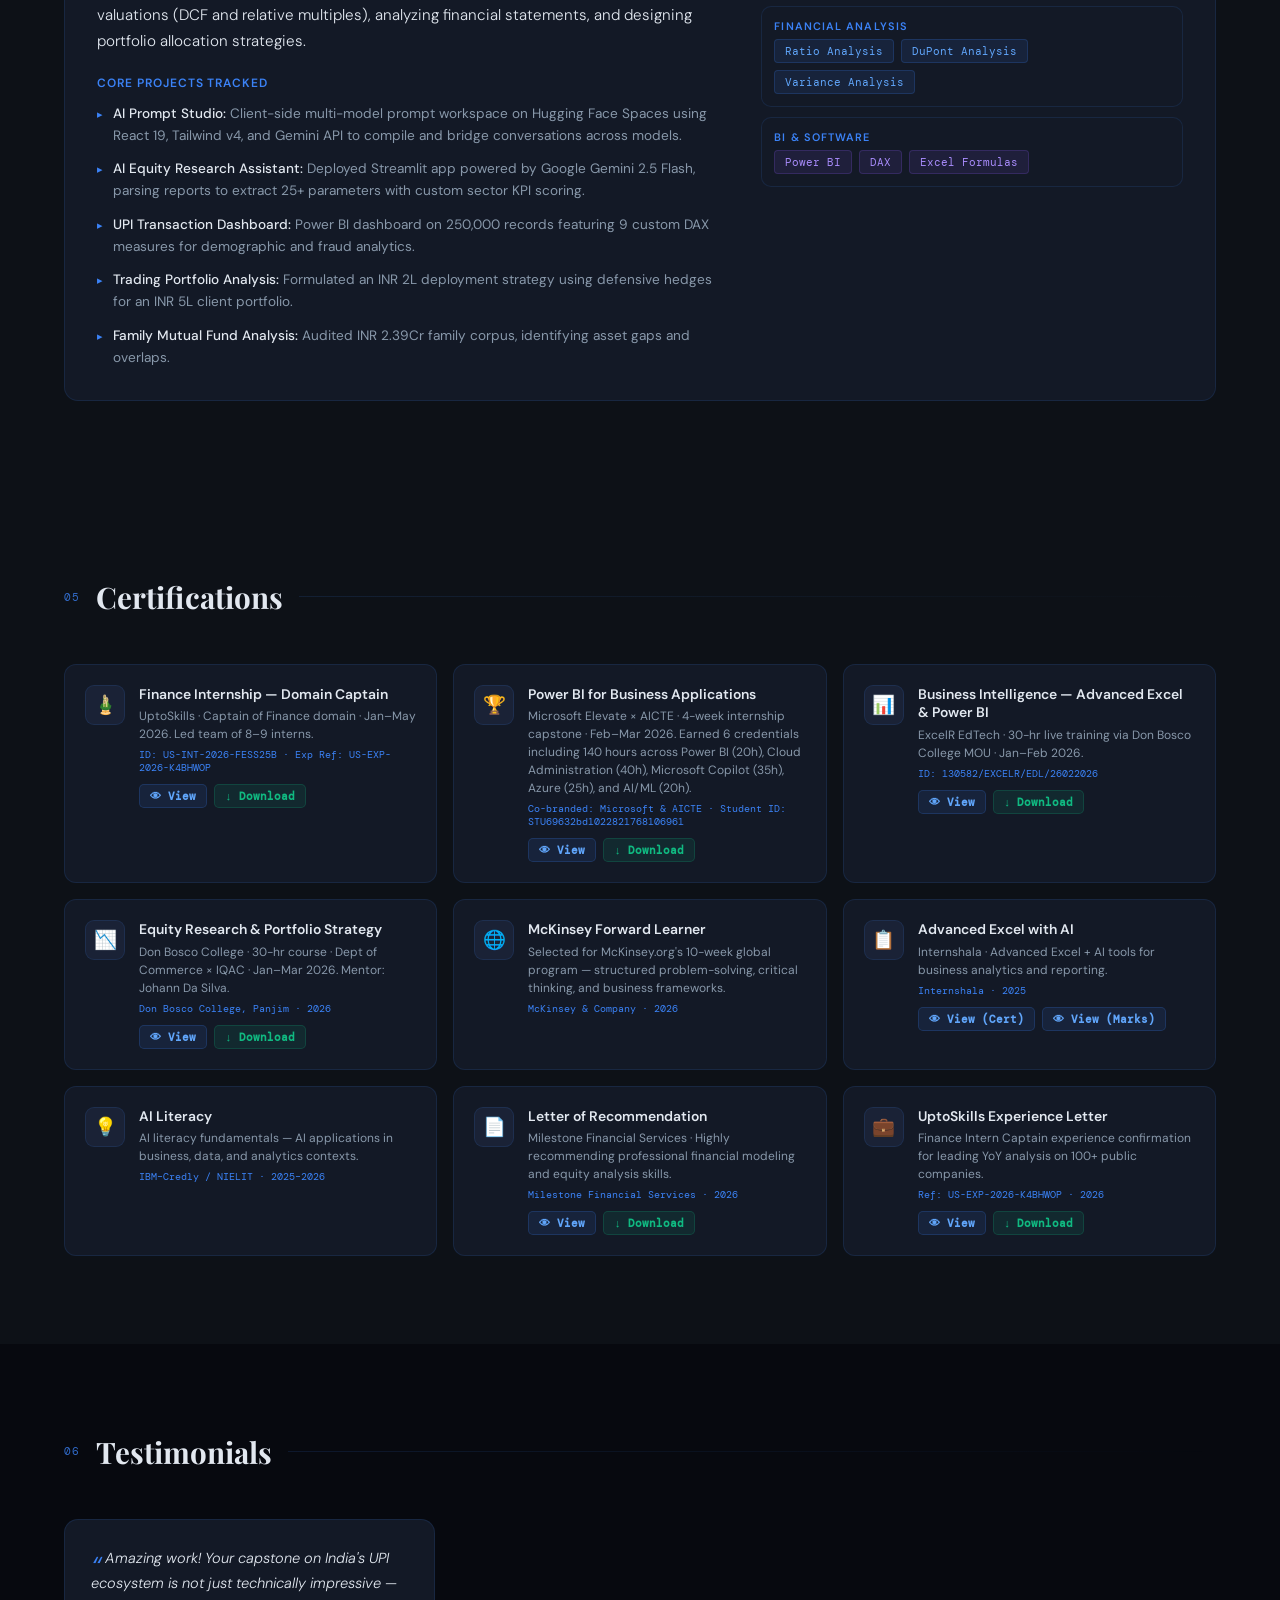
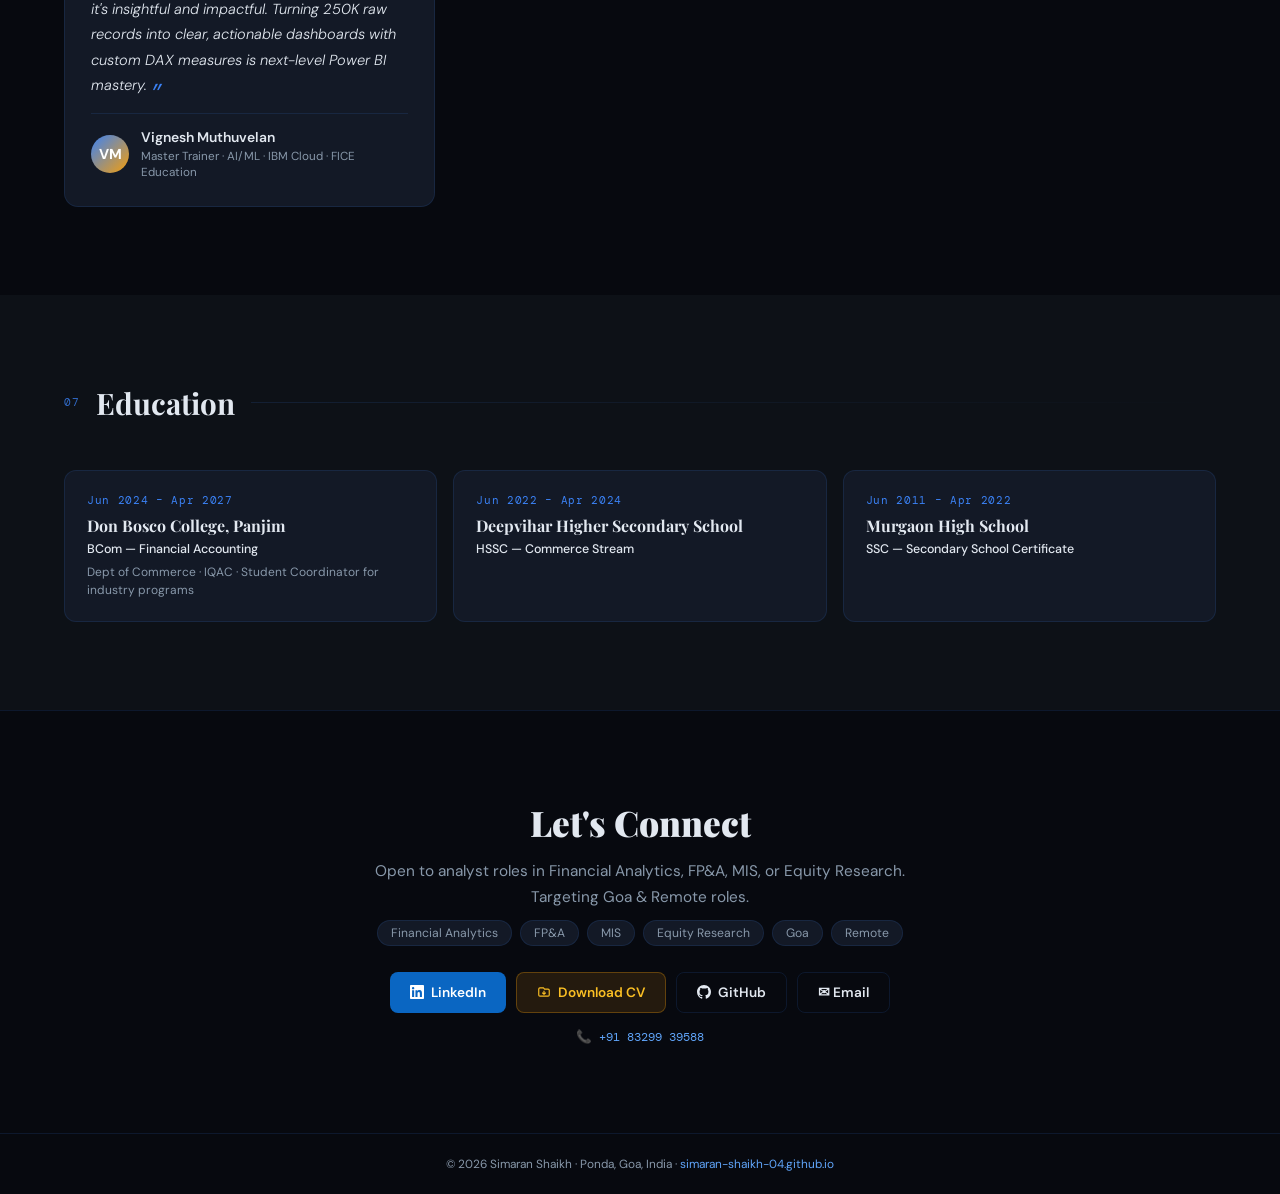
==== commit 87c5994b: "feat: add AI Prompt Studio project files, update index.html portfolio, and update profile READMEs" ====
--- a/index.html
+++ b/index.html
@@ -293,12 +293,13 @@
       <span class="tag">Power BI</span><span class="tag">DAX</span><span class="tag">Power Query</span>
       <span class="tag">Equity Research</span><span class="tag">Advanced Excel</span>
       <span class="tag">Portfolio Restructuring</span><span class="tag">Google Gemini AI</span><span class="tag">Streamlit</span>
+      <span class="tag">React 19</span><span class="tag">TypeScript</span><span class="tag">Tailwind CSS v4</span><span class="tag">Docker</span>
     </div>
     <div class="hero-stats">
       <div class="hstat"><div class="num">100+</div><div class="lbl">Companies Analyzed</div></div>
       <div class="hstat"><div class="num">&#8377;2.39Cr</div><div class="lbl">MF Corpus Reviewed</div></div>
       <div class="hstat"><div class="num">250K+</div><div class="lbl">UPI Records (Power BI)</div></div>
-      <div class="hstat"><div class="num">4</div><div class="lbl">Live Projects</div></div>
+      <div class="hstat"><div class="num">5</div><div class="lbl">Live Projects</div></div>
     </div>
     <div class="hero-btns">
       <a href="https://www.linkedin.com/in/simaran-shaikh/" target="_blank" class="btn btn-linkedin">
@@ -363,7 +364,7 @@
       <div class="skill-group">
         <div class="skill-group-title">AI &amp; Tools</div>
         <div class="skill-chips">
-          <span class="chip chip-purple">Google Gemini AI</span><span class="chip chip-purple">Streamlit</span><span class="chip chip-green">Advanced Excel</span><span class="chip chip-muted">Screener.in</span><span class="chip chip-muted">Value Research Online</span>
+          <span class="chip chip-purple">React 19 &amp; TypeScript</span><span class="chip chip-purple">Tailwind CSS v4</span><span class="chip chip-purple">Google Gemini AI</span><span class="chip chip-purple">Streamlit</span><span class="chip chip-green">Advanced Excel</span><span class="chip chip-muted">Screener.in</span><span class="chip chip-muted">Value Research Online</span>
         </div>
       </div>
     </div>
@@ -385,15 +386,14 @@
         <div class="exp-badges"><span class="exp-badge badge-done">Completed</span></div>
       </div>
       <div class="exp-body">
-        <h3>AI Equity Research Tool — Solo Build</h3>
-        <p class="exp-role-sub">Google Gemini 2.5 Flash &middot; Streamlit &middot; Hugging Face</p>
+        <h3>AI Developer &amp; Financial Analyst — Solo Builds</h3>
+        <p class="exp-role-sub">React 19 &middot; Tailwind CSS v4 &middot; Google Gemini &middot; Streamlit &middot; Docker &middot; Hugging Face</p>
         <ul class="exp-points">
-          <li><span>Built a <strong>2,850-line Streamlit app</strong> from scratch — deployed live on Hugging Face Spaces. Integrates Google Gemini 2.5 Flash to extract 20–25 financial fields per year from annual report PDFs.</span></li>
-          <li><span>Engineered a <strong>12-sector scoring engine</strong> (FMCG, IT, Banking, NBFC, Pharma, Auto + more) — each sector has custom KPI benchmarks and interpolated 0–100 scoring.</span></li>
-          <li><span>Outputs a <strong>brokerage-style Word report</strong> with 9 sections, qualitative penalty flags (going-concern, audit, related-party), and grade-to-signal mapping: A+ = Strong Buy &#8594; D = Avoid.</span></li>
+          <li><span><strong>AI Prompt Studio:</strong> Solo-built client-side multi-model workspace in React 19 &amp; Tailwind CSS v4. Features automated model dialect conversion, Context Bridge for rate-limit continuation, and custom student presets. Deployed via Docker.</span></li>
+          <li><span><strong>AI Equity Research Assistant:</strong> Built a 2,850-line Streamlit app powered by Google Gemini 2.5 Flash. Automatically parses annual report PDFs (20–25 fields/year) and outputs a scored 9-section Word research report with stock rating.</span></li>
         </ul>
         <div class="exp-tools">
-          <span class="chip chip-purple">Google Gemini AI</span><span class="chip chip-purple">Streamlit</span><span class="chip chip-muted">PyMuPDF</span><span class="chip chip-muted">python-docx</span><span class="chip chip-muted">Hugging Face</span>
+          <span class="chip chip-purple">React 19</span><span class="chip chip-purple">TypeScript</span><span class="chip chip-purple">Tailwind CSS v4</span><span class="chip chip-purple">Google Gemini AI</span><span class="chip chip-purple">Streamlit</span><span class="chip chip-muted">Docker</span><span class="chip chip-muted">Hugging Face</span>
         </div>
       </div>
     </div>
@@ -505,6 +505,37 @@
       </div>
     </div>
 
+    <div class="proj-card-featured reveal">
+      <div class="proj-top-bar"></div>
+      <div style="margin-bottom:4px;"><span class="featured-badge">&#11088; Featured &middot; Live App</span></div>
+      <div class="proj-featured-cols">
+        <div>
+          <div class="proj-header" style="margin-bottom:10px;">
+            <div class="proj-icon">&#128640;</div>
+            <div class="proj-links">
+              <a href="https://huggingface.co/spaces/LumoraX/ai-prompt-studio" target="_blank" class="proj-link" title="Live Demo">
+                <svg width="12" height="12" fill="none" stroke="currentColor" stroke-width="2" viewBox="0 0 24 24"><path d="M18 13v6a2 2 0 01-2 2H5a2 2 0 01-2-2V8a2 2 0 012-2h6M15 3h6v6M10 14L21 3"/></svg>
+              </a>
+              <a href="https://github.com/Simaran-Shaikh-04/AI-Prompt-Studio" target="_blank" class="proj-link" title="GitHub"><svg width="12" height="12" fill="currentColor" viewBox="0 0 24 24"><path d="M12 0c-6.626 0-12 5.373-12 12 0 5.302 3.438 9.8 8.207 11.387.599.111.793-.261.793-.577v-2.234c-3.338.726-4.033-1.416-4.033-1.416-.546-1.387-1.333-1.756-1.333-1.756-1.089-.745.083-.729.083-.729 1.205.084 1.839 1.237 1.839 1.237 1.07 1.834 2.807 1.304 3.492.997.107-.775.418-1.305.762-1.604-2.665-.305-5.467-1.334-5.467-5.931 0-1.311.469-2.381 1.236-3.221-.124-.303-.535-1.524.117-3.176 0 0 1.008-.322 3.301 1.23.957-.266 1.983-.399 3.003-.404 1.02.005 2.047.138 3.006.404 2.291-1.552 3.297-1.23 3.297-1.23.653 1.653.242 2.874.118 3.176.77.84 1.235 1.911 1.235 3.221 0 4.609-2.807 5.624-5.479 5.921.43.372.823 1.102.823 2.222v3.293c0 .319.192.694.801.576 4.765-1.589 8.199-6.086 8.199-11.386 0-6.627-5.373-12-12-12z"/></svg></a>
+            </div>
+          </div>
+          <a href="https://huggingface.co/spaces/LumoraX/ai-prompt-studio" target="_blank" style="text-decoration:none; color:inherit;"><h3>AI Prompt Studio</h3></a>
+          <p style="margin-top:8px;">Multi-model AI prompt engineering workspace deployed on Hugging Face Spaces. Compiles and compiles optimized prompt structures tailored to 8+ leading models, features an intelligent Context Bridge for cross-AI continuation, and includes customized suites for student tools and career roadmaps.</p>
+        </div>
+        <div>
+          <div class="proj-highlights" style="margin-bottom:12px;">
+            <div class="proj-hl">Optimized prompting syntaxes for Gemini, Claude, DeepSeek, ChatGPT, Grok, etc.</div>
+            <div class="proj-hl">Context Bridge restores conversation states across rate limits</div>
+            <div class="proj-hl">Dialect enhancers for Midjourney, FLUX, DALL-E, and Gemini images</div>
+            <div class="proj-hl">7 student scoping presets + SQL &amp; Commerce-to-Tech career hubs</div>
+          </div>
+          <div class="proj-stack">
+            <span class="chip chip-purple">React 19</span><span class="chip chip-purple">TypeScript</span><span class="chip chip-purple">Tailwind CSS v4</span><span class="chip chip-muted">Google Gen AI SDK</span><span class="chip chip-muted">Docker</span>
+          </div>
+        </div>
+      </div>
+    </div>
+
     <div class="proj-card reveal">
       <div class="proj-top-bar"></div>
       <div class="proj-header">
@@ -600,6 +631,7 @@
           
           <div class="profile-section-title">Core Projects Tracked</div>
           <ul class="profile-bullets">
+            <li><span><strong>AI Prompt Studio:</strong> Client-side multi-model prompt workspace on Hugging Face Spaces using React 19, Tailwind v4, and Gemini API to compile and bridge conversations across models.</span></li>
             <li><span><strong>AI Equity Research Assistant:</strong> Deployed Streamlit app powered by Google Gemini 2.5 Flash, parsing reports to extract 25+ parameters with custom sector KPI scoring.</span></li>
             <li><span><strong>UPI Transaction Dashboard:</strong> Power BI dashboard on 250,000 records featuring 9 custom DAX measures for demographic and fraud analytics.</span></li>
             <li><span><strong>Trading Portfolio Analysis:</strong> Formulated an INR 2L deployment strategy using defensive hedges for an INR 5L client portfolio.</span></li>
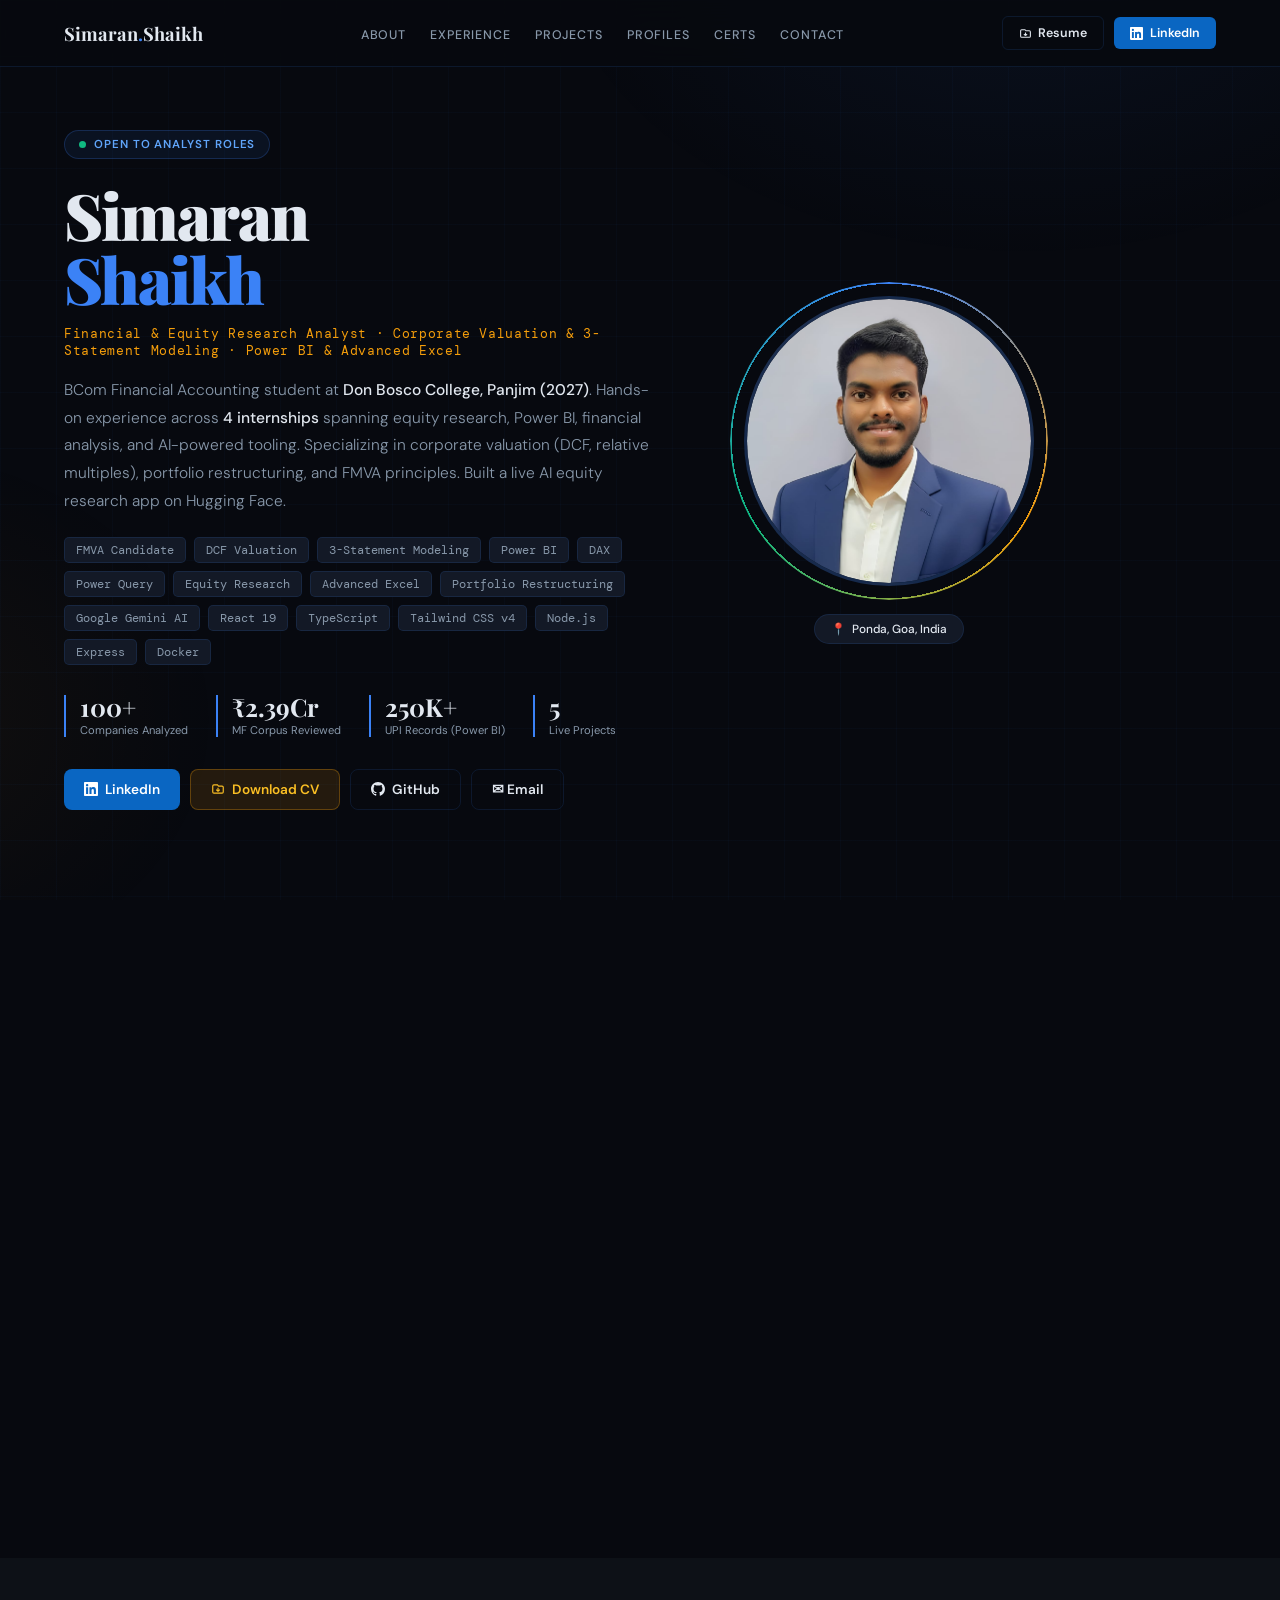
==== commit 79c6c951: "Update projects: replace Streamlit Assistant with Equity Research Pro" ====
--- a/index.html
+++ b/index.html
@@ -1,9 +1,10 @@
+﻿<USER_REQUEST>
 <!DOCTYPE html>
 <html lang="en">
 <head>
   <meta charset="UTF-8" />
   <meta name="viewport" content="width=device-width, initial-scale=1.0" />
-  <title>Simaran Shaikh — Financial Data Analyst</title>
+  <title>Simaran Shaikh - Financial Data Analyst</title>
   <link href="https://fonts.googleapis.com/css2?family=Playfair+Display:ital,wght@0,400;0,700;0,900;1,400&family=DM+Sans:wght@300;400;500;600&family=DM+Mono:wght@400;500&display=swap" rel="stylesheet" />
   <style>
     :root {
@@ -292,8 +293,8 @@
       <span class="tag">FMVA Candidate</span><span class="tag">DCF Valuation</span><span class="tag">3-Statement Modeling</span>
       <span class="tag">Power BI</span><span class="tag">DAX</span><span class="tag">Power Query</span>
       <span class="tag">Equity Research</span><span class="tag">Advanced Excel</span>
-      <span class="tag">Portfolio Restructuring</span><span class="tag">Google Gemini AI</span><span class="tag">Streamlit</span>
-      <span class="tag">React 19</span><span class="tag">TypeScript</span><span class="tag">Tailwind CSS v4</span><span class="tag">Docker</span>
+      <span class="tag">Portfolio Restructuring</span><span class="tag">Google Gemini AI</span><span class="tag">React 19</span>
+      <span class="tag">TypeScript</span><span class="tag">Tailwind CSS v4</span><span class="tag">Node.js</span><span class="tag">Express</span><span class="tag">Docker</span>
     </div>
     <div class="hero-stats">
       <div class="hstat"><div class="num">100+</div><div class="lbl">Companies Analyzed</div></div>
@@ -341,11 +342,11 @@
   </div>
   <div class="about-wrap">
     <div class="about-text reveal">
-      <p>I'm <strong>Simaran Shaikh</strong> — a BCom Financial Accounting student at <strong>Don Bosco College, Panjim (Class of 2027)</strong>, building a career as a Financial &amp; Equity Research Analyst.</p>
-      <p>I focus on the core disciplines of corporate finance and investment research—building 3-statement financial models, executing corporate valuations (DCF and relative multiples), analyzing financial statements, and designing portfolio allocation strategies.</p>
-      <p>Across 4 internships, I leverage Advanced Excel, Power BI, and FMVA principles to turn raw financial data into clean projection models and investment recommendations—including auditing a real <strong>&#8377;2.39 Crore family MF portfolio</strong> and building a live <strong>AI equity research tool</strong> on Hugging Face.</p>
+      <p>I'm <strong>Simaran Shaikh</strong> - a BCom Financial Accounting student at <strong>Don Bosco College, Panjim (Class of 2027)</strong>, building a career as a Financial &amp; Equity Research Analyst.</p>
+      <p>I focus on the core disciplines of corporate finance and investment research-building 3-statement financial models, executing corporate valuations (DCF and relative multiples), analyzing financial statements, and designing portfolio allocation strategies.</p>
+      <p>Across 4 internships, I leverage Advanced Excel, Power BI, and FMVA principles to turn raw financial data into clean projection models and investment recommendations-including auditing a real <strong>&#8377;2.39 Crore family MF portfolio</strong> and building a live <strong>AI equity research tool</strong> on Hugging Face.</p>
       <div class="seeking-box">
-        <p>&#127919; Actively seeking roles in <strong>Financial Analytics, FP&amp;A, MIS, or Equity Research</strong> — open to <strong>Goa &middot; Remote</strong>.</p>
+        <p>&#127919; Actively seeking roles in <strong>Financial Analytics, FP&amp;A, MIS, or Equity Research</strong> - open to <strong>Goa &middot; Remote</strong>.</p>
       </div>
     </div>
     <div class="skills-panel reveal">
@@ -386,21 +387,21 @@
         <div class="exp-badges"><span class="exp-badge badge-done">Completed</span></div>
       </div>
       <div class="exp-body">
-        <h3>AI Developer &amp; Financial Analyst — Solo Builds</h3>
-        <p class="exp-role-sub">React 19 &middot; Tailwind CSS v4 &middot; Google Gemini &middot; Streamlit &middot; Docker &middot; Hugging Face</p>
+        <h3>AI Developer &amp; Financial Analyst â€” Solo Builds</h3>
+        <p class="exp-role-sub">React 19 &middot; Tailwind CSS v4 &middot; Node.js &middot; Express &middot; Google Gemini &middot; Docker &middot; Hugging Face</p>
         <ul class="exp-points">
           <li><span><strong>AI Prompt Studio:</strong> Solo-built client-side multi-model workspace in React 19 &amp; Tailwind CSS v4. Features automated model dialect conversion, Context Bridge for rate-limit continuation, and custom student presets. Deployed via Docker.</span></li>
-          <li><span><strong>AI Equity Research Assistant:</strong> Built a 2,850-line Streamlit app powered by Google Gemini 2.5 Flash. Automatically parses annual report PDFs (20–25 fields/year) and outputs a scored 9-section Word research report with stock rating.</span></li>
+          <li><span><strong>Equity Research Pro:</strong> Built an institutional-grade, full-stack AI research platform. Uses Gemini 2.5 Flash to extract 3-year PDF financials, evaluates companies via 17 sector-specific ratio engines, flags forensic risks, runs YoY MD&amp;A text diffs, and exports DOCX/XLSX.</span></li>
         </ul>
         <div class="exp-tools">
-          <span class="chip chip-purple">React 19</span><span class="chip chip-purple">TypeScript</span><span class="chip chip-purple">Tailwind CSS v4</span><span class="chip chip-purple">Google Gemini AI</span><span class="chip chip-purple">Streamlit</span><span class="chip chip-muted">Docker</span><span class="chip chip-muted">Hugging Face</span>
+          <span class="chip chip-purple">React 19</span><span class="chip chip-purple">TypeScript</span><span class="chip chip-purple">Tailwind CSS v4</span><span class="chip chip-purple">Google Gemini AI</span><span class="chip chip-muted">Node.js</span><span class="chip chip-muted">Express</span><span class="chip chip-muted">Docker</span><span class="chip chip-muted">Hugging Face</span>
         </div>
       </div>
     </div>
 
     <div class="exp-item reveal">
       <div class="exp-meta">
-        <div class="exp-period">Jan – May 2026</div>
+        <div class="exp-period">Jan - May 2026</div>
         <div class="exp-org">UptoSkills</div>
         <div class="exp-loc">India &middot; AICTE Portal</div>
         <div class="exp-badges">
@@ -409,12 +410,12 @@
         </div>
       </div>
       <div class="exp-body">
-        <h3>Finance Intern — Domain Captain</h3>
+        <h3>Finance Intern - Domain Captain</h3>
         <p class="exp-role-sub">Financial Parameter Analysis &middot; AICTE National Internship Initiative</p>
         <ul class="exp-points">
-          <li><span><strong>Led a team of 8–9 interns</strong> — assigned tasks, tracked daily progress, onboarded new joiners mid-cycle, and reported structured status updates to the project handler.</span></li>
+          <li><span><strong>Led a team of 8-9 interns</strong> - assigned tasks, tracked daily progress, onboarded new joiners mid-cycle, and reported structured status updates to the project handler.</span></li>
           <li><span>Ran <strong>group discussions and quizzes</strong> on finance topics with fellow captains to deepen team knowledge and maintain cohort engagement.</span></li>
-          <li><span>Executed <strong>Financial Parameter Analysis</strong> for 100+ companies (FY2022–FY2024) — computed 65+ ratios (P/E, EPS, ROE, ROCE, debt ratios) across FY2020–FY2024.</span></li>
+          <li><span>Executed <strong>Financial Parameter Analysis</strong> for 100+ companies (FY2022-FY2024) - computed 65+ ratios (P/E, EPS, ROE, ROCE, debt ratios) across FY2020-FY2024.</span></li>
         </ul>
         <div class="exp-tools">
           <span class="chip chip-gold">Team Leadership</span><span class="chip chip-gold">Advanced Excel</span><span class="chip chip-muted">Google Sheets</span>
@@ -425,7 +426,7 @@
 
     <div class="exp-item reveal">
       <div class="exp-meta">
-        <div class="exp-period">Jan – Mar 2026</div>
+        <div class="exp-period">Jan - Mar 2026</div>
         <div class="exp-org">Precision Investments</div>
         <div class="exp-loc">Don Bosco College, Panjim</div>
         <div class="exp-badges"><span class="exp-badge badge-done">Completed</span></div>
@@ -434,10 +435,10 @@
         <h3>Equity Research Intern &amp; Student Coordinator</h3>
         <p class="exp-role-sub">30-Hr Certificate Course &middot; Mentor: Johann Da Silva, Milestone Financial Services</p>
         <ul class="exp-points">
-          <li><span>Analyzed a <strong>real &#8377;5L client portfolio</strong> (&#8377;3L deployed, -5.67%) using 15 ratios per stock — recommended &#8377;2L deployment across Sagility, Colgate, and a &#8377;40K cash reserve. <strong>3/4 calls validated within 3 months.</strong></span></li>
-          <li><span>Reviewed a <strong>real &#8377;2.39Cr family MF portfolio</strong> (28 schemes, 3 members) — identified a 14% SWP shortfall, fund overlaps, and age-misaligned allocations.</span></li>
+          <li><span>Analyzed a <strong>real &#8377;5L client portfolio</strong> (&#8377;3L deployed, -5.67%) using 15 ratios per stock - recommended &#8377;2L deployment across Sagility, Colgate, and a &#8377;40K cash reserve. <strong>3/4 calls validated within 3 months.</strong></span></li>
+          <li><span>Reviewed a <strong>real &#8377;2.39Cr family MF portfolio</strong> (28 schemes, 3 members) - identified a 14% SWP shortfall, fund overlaps, and age-misaligned allocations.</span></li>
           <li><span>Built a <strong>&#8377;50L equity portfolio from scratch</strong> and conducted full fundamental analysis on Dynamatic Technologies (ratios, valuation, buy/hold/sell recommendation).</span></li>
-          <li><span>Served as <strong>Student Coordinator</strong> — managed logistics and communication for a 40-seat Saturday cohort.</span></li>
+          <li><span>Served as <strong>Student Coordinator</strong> - managed logistics and communication for a 40-seat Saturday cohort.</span></li>
         </ul>
         <div class="exp-tools">
           <span class="chip chip-gold">Equity Research</span><span class="chip chip-gold">Portfolio Analysis</span><span class="chip chip-gold">Mutual Funds</span><span class="chip chip-muted">Screener.in</span><span class="chip chip-muted">Value Research Online</span>
@@ -447,16 +448,16 @@
 
     <div class="exp-item reveal">
       <div class="exp-meta">
-        <div class="exp-period">Feb – Mar 2026</div>
+        <div class="exp-period">Feb - Mar 2026</div>
         <div class="exp-org">FICE Education</div>
         <div class="exp-loc">Microsoft Elevate &times; AICTE</div>
         <div class="exp-badges"><span class="exp-badge badge-done">Completed</span></div>
       </div>
       <div class="exp-body">
-        <h3>Power BI Intern — Microsoft Elevate</h3>
+        <h3>Power BI Intern - Microsoft Elevate</h3>
         <p class="exp-role-sub">4-Week Program &middot; Emerging Technologies Track &middot; Microsoft &amp; AICTE Co-Certified</p>
         <ul class="exp-points">
-          <li><span>Built a <strong>3-page Power BI dashboard</strong> on 2,50,000 UPI records with 9 custom DAX measures — zero pre-built KPIs. Key findings: 87.4% success rate, 480 fraud-flagged transactions, &#8377;116M top-age-group spend.</span></li>
+          <li><span>Built a <strong>3-page Power BI dashboard</strong> on 2,50,000 UPI records with 9 custom DAX measures - zero pre-built KPIs. Key findings: 87.4% success rate, 480 fraud-flagged transactions, &#8377;116M top-age-group spend.</span></li>
           <li><span>Earned a co-branded <strong>Microsoft &amp; AICTE certificate</strong> + 5 additional certs across Azure, AI/ML, Cloud Admin, and Copilot (140+ hrs total).</span></li>
         </ul>
         <div class="exp-tools">
@@ -481,25 +482,29 @@
       <div class="proj-featured-cols">
         <div>
           <div class="proj-header" style="margin-bottom:10px;">
-            <div class="proj-icon">&#129302;</div>
+            <div class="proj-icon">&#128202;</div>
             <div class="proj-links">
               <a href="https://huggingface.co/spaces/LumoraX/equity-research-pro" target="_blank" class="proj-link" title="Live Demo">
                 <svg width="12" height="12" fill="none" stroke="currentColor" stroke-width="2" viewBox="0 0 24 24"><path d="M18 13v6a2 2 0 01-2 2H5a2 2 0 01-2-2V8a2 2 0 012-2h6M15 3h6v6M10 14L21 3"/></svg>
               </a>
+              <a href="https://github.com/Simaran-Shaikh-04/AICTE-BATCH-1-Equity-Research-Pro" target="_blank" class="proj-link" title="GitHub">
+                <svg width="12" height="12" fill="currentColor" viewBox="0 0 24 24"><path d="M12 0c-6.626 0-12 5.373-12 12 0 5.302 3.438 9.8 8.207 11.387.599.111.793-.261.793-.577v-2.234c-3.338.726-4.033-1.416-4.033-1.416-.546-1.387-1.333-1.756-1.333-1.756-1.089-.745.083-.729.083-.729 1.205.084 1.839 1.237 1.839 1.237 1.07 1.834 2.807 1.304 3.492.997.107-.775.418-1.305.762-1.604-2.665-.305-5.467-1.334-5.467-5.931 0-1.311.469-2.381 1.236-3.221-.124-.303-.535-1.524.117-3.176 0 0 1.008-.322 3.301 1.23.957-.266 1.983-.399 3.003-.404 1.02.005 2.047.138 3.006.404 2.291-1.552 3.297-1.23 3.297-1.23.653 1.653.242 2.874.118 3.176.77.84 1.235 1.911 1.235 3.221 0 4.609-2.807 5.624-5.479 5.921.43.372.823 1.102.823 2.222v3.293c0 .319.192.694.801.576 4.765-1.589 8.199-6.086 8.199-11.386 0-6.627-5.373-12-12-12z"/></svg>
+              </a>
             </div>
           </div>
-          <a href="https://huggingface.co/spaces/LumoraX/equity-research-pro" target="_blank" style="text-decoration:none; color:inherit;"><h3>AI Equity Research Assistant</h3></a>
-          <p style="margin-top:8px;">Solo-built Streamlit app powered by Google Gemini 2.5 Flash. Upload an annual report PDF, select a sector, get a scored and graded brokerage-style research report — automatically. Built from Colab prototype to a deployed Hugging Face Space.</p>
+          <a href="https://huggingface.co/spaces/LumoraX/equity-research-pro" target="_blank" style="text-decoration:none; color:inherit;"><h3>Equity Research Pro</h3></a>
+          <p style="margin-top:8px;">Solo-built institutional-grade AI equity research app. Upload three-year annual report PDFs to automatically extract data, evaluate using 17 sector-specific ratio engines, detect forensic red flags, run year-over-year narrative diffs, and chat with an AI Analyst.</p>
         </div>
         <div>
           <div class="proj-highlights" style="margin-bottom:12px;">
-            <div class="proj-hl">2,850 lines &middot; 12 sectors &middot; custom scoring benchmarks per sector</div>
-            <div class="proj-hl">AI extracts 20–25 financial fields per year from PDF</div>
-            <div class="proj-hl">0–100 interpolated score + penalty flags (audit, going-concern)</div>
-            <div class="proj-hl">9-section .docx report &middot; A+ = Strong Buy &#8594; D = Avoid</div>
+            <div class="proj-hl">17 sector ratio engines (Banking, NBFC, Pharma, etc.) with custom thresholds</div>
+            <div class="proj-hl">Forensic checks: promoter pledges, related-party transactions (RPTs), auditor changes</div>
+            <div class="proj-hl">NarrativeDiff engine: sentence-level YoY comparisons on MD&amp;A disclosures</div>
+            <div class="proj-hl">Full page-level citations for every single extracted financial number</div>
+            <div class="proj-hl">One-click export of structured Word (.docx) and Excel (.xlsx) financial models</div>
           </div>
           <div class="proj-stack">
-            <span class="chip chip-purple">Gemini 2.5 Flash</span><span class="chip chip-purple">Streamlit</span><span class="chip chip-muted">PyMuPDF</span><span class="chip chip-muted">python-docx</span><span class="chip chip-muted">Hugging Face</span>
+            <span class="chip chip-purple">Gemini 2.5 Flash</span><span class="chip chip-purple">React 19</span><span class="chip chip-purple">TypeScript</span><span class="chip chip-muted">Express</span><span class="chip chip-muted">Docker</span><span class="chip chip-muted">Hugging Face</span>
           </div>
         </div>
       </div>
@@ -545,7 +550,7 @@
         </div>
       </div>
       <a href="https://github.com/Simaran-Shaikh-04/upi-transaction-dashboard" target="_blank" style="text-decoration:none; color:inherit;"><h3>UPI Transaction Dashboard</h3></a>
-      <p>3-page Power BI dashboard on 2,50,000 UPI records — Microsoft Elevate capstone. Zero pre-built KPIs, built entirely from raw data.</p>
+      <p>3-page Power BI dashboard on 2,50,000 UPI records - Microsoft Elevate capstone. Zero pre-built KPIs, built entirely from raw data.</p>
       <div class="proj-highlights">
         <div class="proj-hl">9 custom DAX measures &middot; 17 columns &middot; 87.4% success rate</div>
         <div class="proj-hl">480 fraud-flagged transactions mapped by state &amp; merchant</div>
@@ -588,293 +593,7 @@
       <div class="proj-highlights">
         <div class="proj-hl">14% SWP shortfall identified (&#8377;2.06Cr vs &#8377;2.40Cr needed)</div>
         <div class="proj-hl">Flagged 37% small-cap exposure for retirement-stage investor</div>
-      </div>
-      <div class="proj-stack">
-        <span class="chip chip-gold">Mutual Fund Analysis</span><span class="chip chip-gold">Financial Planning</span><span class="chip chip-muted">Value Research Online</span>
-      </div>
-    </div>
-
-  </div>
-  <div style="text-align:center;margin-top:28px;" class="reveal">
-    <a href="https://github.com/Simaran-Shaikh-04" target="_blank" class="btn btn-ghost">
-      <svg width="14" height="14" fill="currentColor" viewBox="0 0 24 24"><path d="M12 0c-6.626 0-12 5.373-12 12 0 5.302 3.438 9.8 8.207 11.387.599.111.793-.261.793-.577v-2.234c-3.338.726-4.033-1.416-4.033-1.416-.546-1.387-1.333-1.756-1.333-1.756-1.089-.745.083-.729.083-.729 1.205.084 1.839 1.237 1.839 1.237 1.07 1.834 2.807 1.304 3.492.997.107-.775.418-1.305.762-1.604-2.665-.305-5.467-1.334-5.467-5.931 0-1.311.469-2.381 1.236-3.221-.124-.303-.535-1.524.117-3.176 0 0 1.008-.322 3.301 1.23.957-.266 1.983-.399 3.003-.404 1.02.005 2.047.138 3.006.404 2.291-1.552 3.297-1.23 3.297-1.23.653 1.653.242 2.874.118 3.176.77.84 1.235 1.911 1.235 3.221 0 4.609-2.807 5.624-5.479 5.921.43.372.823 1.102.823 2.222v3.293c0 .319.192.694.801.576 4.765-1.589 8.199-6.086 8.199-11.386 0-6.627-5.373-12-12-12z"/></svg>
-      View All on GitHub
-    </a>
-  </div>
-</section>
-
-<!-- PROFILES -->
-<section id="profiles" class="profiles-bg">
-  <div class="section-header reveal">
-    <span class="sec-num">04</span><h2>GitHub Profile &amp; Repo Inventory</h2><div class="sec-line"></div>
-  </div>
   
-  <div class="reveal">
-    <div class="profile-card">
-      <div class="profile-header" style="display:flex; justify-content:space-between; flex-wrap:wrap; gap:12px;">
-        <div>
-          <h3>Simaran-Shaikh-04</h3>
-          <div class="sub">GitHub Profile README &amp; Repository Inventory</div>
-        </div>
-        <a href="https://github.com/Simaran-Shaikh-04" target="_blank" class="profile-meta-btn">
-          <svg width="14" height="14" fill="currentColor" viewBox="0 0 24 24"><path d="M12 0c-6.626 0-12 5.373-12 12 0 5.302 3.438 9.8 8.207 11.387.599.111.793-.261.793-.577v-2.234c-3.338.726-4.033-1.416-4.033-1.416-.546-1.387-1.333-1.756-1.333-1.756-1.089-.745.083-.729.083-.729 1.205.084 1.839 1.237 1.839 1.237 1.07 1.834 2.807 1.304 3.492.997.107-.775.418-1.305.762-1.604-2.665-.305-5.467-1.334-5.467-5.931 0-1.311.469-2.381 1.236-3.221-.124-.303-.535-1.524.117-3.176 0 0 1.008-.322 3.301 1.23.957-.266 1.983-.399 3.003-.404 1.02.005 2.047.138 3.006.404 2.291-1.552 3.297-1.23 3.297-1.23.653 1.653.242 2.874.118 3.176.77.84 1.235 1.911 1.235 3.221 0 4.609-2.807 5.624-5.479 5.921.43.372.823 1.102.823 2.222v3.293c0 .319.192.694.801.576 4.765-1.589 8.199-6.086 8.199-11.386 0-6.627-5.373-12-12-12z"/></svg>
-          github.com/Simaran-Shaikh-04
-        </a>
-      </div>
-      
-      <div class="profile-body-grid">
-        <div>
-          <div class="profile-section-title">Professional Statement</div>
-          <p style="font-size:0.95rem; color:var(--text); line-height:1.7; margin-bottom:20px; font-weight:300;">
-            B.Com student (Class of 2027) pursuing a career in Equity Research, Financial Analysis, and Corporate Valuation. I focus on the core disciplines of corporate finance and investment research—building 3-statement financial models, executing corporate valuations (DCF and relative multiples), analyzing financial statements, and designing portfolio allocation strategies.
-          </p>
-          
-          <div class="profile-section-title">Core Projects Tracked</div>
-          <ul class="profile-bullets">
-            <li><span><strong>AI Prompt Studio:</strong> Client-side multi-model prompt workspace on Hugging Face Spaces using React 19, Tailwind v4, and Gemini API to compile and bridge conversations across models.</span></li>
-            <li><span><strong>AI Equity Research Assistant:</strong> Deployed Streamlit app powered by Google Gemini 2.5 Flash, parsing reports to extract 25+ parameters with custom sector KPI scoring.</span></li>
-            <li><span><strong>UPI Transaction Dashboard:</strong> Power BI dashboard on 250,000 records featuring 9 custom DAX measures for demographic and fraud analytics.</span></li>
-            <li><span><strong>Trading Portfolio Analysis:</strong> Formulated an INR 2L deployment strategy using defensive hedges for an INR 5L client portfolio.</span></li>
-            <li><span><strong>Family Mutual Fund Analysis:</strong> Audited INR 2.39Cr family corpus, identifying asset gaps and overlaps.</span></li>
-          </ul>
-        </div>
-        
-        <div>
-          <div class="profile-section-title">GitHub Skills Focus</div>
-          <div class="skills-panel" style="gap:10px;">
-            <div class="skill-group" style="padding:12px;">
-              <div class="skill-group-title" style="margin-bottom:6px;">Valuation &amp; Modeling</div>
-              <div class="skill-chips">
-                <span class="chip chip-gold" style="font-size:0.68rem;">DCF</span>
-                <span class="chip chip-gold" style="font-size:0.68rem;">Relative Valuation</span>
-                <span class="chip chip-gold" style="font-size:0.68rem;">3-Statement</span>
-              </div>
-            </div>
-            <div class="skill-group" style="padding:12px;">
-              <div class="skill-group-title" style="margin-bottom:6px;">Financial Analysis</div>
-              <div class="skill-chips">
-                <span class="chip chip-blue" style="font-size:0.68rem;">Ratio Analysis</span>
-                <span class="chip chip-blue" style="font-size:0.68rem;">DuPont Analysis</span>
-                <span class="chip chip-blue" style="font-size:0.68rem;">Variance Analysis</span>
-              </div>
-            </div>
-            <div class="skill-group" style="padding:12px;">
-              <div class="skill-group-title" style="margin-bottom:6px;">BI &amp; Software</div>
-              <div class="skill-chips">
-                <span class="chip chip-purple" style="font-size:0.68rem;">Power BI</span>
-                <span class="chip chip-purple" style="font-size:0.68rem;">DAX</span>
-                <span class="chip chip-purple" style="font-size:0.68rem;">Excel Formulas</span>
-              </div>
-            </div>
-          </div>
-        </div>
-      </div>
-    </div>
-  </div>
-</section>
-
-<!-- CERTIFICATIONS -->
-<section id="certifications" class="certs-bg">
-  <div class="section-header reveal">
-    <span class="sec-num">05</span><h2>Certifications</h2><div class="sec-line"></div>
-  </div>
-  <div class="certs-grid">
-
-    <div class="cert-card reveal">
-      <div class="cert-icon">&#127885;</div>
-      <div class="cert-info">
-        <h4>Finance Internship — Domain Captain</h4>
-        <p>UptoSkills &middot; Captain of Finance domain &middot; Jan–May 2026. Led team of 8–9 interns.</p>
-        <div class="cert-id">ID: US-INT-2026-FESS25B &middot; Exp Ref: US-EXP-2026-K4BHWOP</div>
-        <div class="cert-links">
-          <a href="./certs/uptoskills-internship.pdf" target="_blank" class="cert-btn cert-btn-view">&#128065; View</a>
-          <a href="./certs/uptoskills-internship.pdf" download class="cert-btn cert-btn-dl">&#8595; Download</a>
-        </div>
-      </div>
-    </div>
-
-    <div class="cert-card reveal">
-      <div class="cert-icon">&#127942;</div>
-      <div class="cert-info">
-        <h4>Power BI for Business Applications</h4>
-        <p>Microsoft Elevate &times; AICTE &middot; 4-week internship capstone &middot; Feb–Mar 2026. Earned 6 credentials including 140 hours across Power BI (20h), Cloud Administration (40h), Microsoft Copilot (35h), Azure (25h), and AI/ML (20h).</p>
-        <div class="cert-id">Co-branded: Microsoft &amp; AICTE &middot; Student ID: STU69632bd1022821768106961</div>
-        <div class="cert-links">
-          <a href="./certs/microsoft-elevate.pdf" target="_blank" class="cert-btn cert-btn-view">&#128065; View</a>
-          <a href="./certs/microsoft-elevate.pdf" download class="cert-btn cert-btn-dl">&#8595; Download</a>
-        </div>
-      </div>
-    </div>
-
-    <div class="cert-card reveal">
-      <div class="cert-icon">&#128202;</div>
-      <div class="cert-info">
-        <h4>Business Intelligence — Advanced Excel &amp; Power BI</h4>
-        <p>ExcelR EdTech &middot; 30-hr live training via Don Bosco College MOU &middot; Jan–Feb 2026.</p>
-        <div class="cert-id">ID: 130582/EXCELR/EDL/26022026</div>
-        <div class="cert-links">
-          <a href="./certs/excelr-bi.pdf" target="_blank" class="cert-btn cert-btn-view">&#128065; View</a>
-          <a href="./certs/excelr-bi.pdf" download class="cert-btn cert-btn-dl">&#8595; Download</a>
-        </div>
-      </div>
-    </div>
-
-    <div class="cert-card reveal">
-      <div class="cert-icon">&#128201;</div>
-      <div class="cert-info">
-        <h4>Equity Research &amp; Portfolio Strategy</h4>
-        <p>Don Bosco College &middot; 30-hr course &middot; Dept of Commerce &times; IQAC &middot; Jan–Mar 2026. Mentor: Johann Da Silva.</p>
-        <div class="cert-id">Don Bosco College, Panjim &middot; 2026</div>
-        <div class="cert-links">
-          <a href="./certs/equity-research.pdf" target="_blank" class="cert-btn cert-btn-view">&#128065; View</a>
-          <a href="./certs/equity-research.pdf" download class="cert-btn cert-btn-dl">&#8595; Download</a>
-        </div>
-      </div>
-    </div>
-
-    <div class="cert-card reveal">
-      <div class="cert-icon">&#127760;</div>
-      <div class="cert-info">
-        <h4>McKinsey Forward Learner</h4>
-        <p>Selected for McKinsey.org's 10-week global program — structured problem-solving, critical thinking, and business frameworks.</p>
-        <div class="cert-id">McKinsey &amp; Company &middot; 2026</div>
-      </div>
-    </div>
-
-    <div class="cert-card reveal">
-      <div class="cert-icon">&#128203;</div>
-      <div class="cert-info">
-        <h4>Advanced Excel with AI</h4>
-        <p>Internshala &middot; Advanced Excel + AI tools for business analytics and reporting.</p>
-        <div class="cert-id">Internshala &middot; 2025</div>
-        <div class="cert-links">
-          <a href="./certs/Advance Excel with Ai - Certification of Completion .pdf" target="_blank" class="cert-btn cert-btn-view">&#128065; View (Cert)</a>
-          <a href="./certs/Advanced Excel with AI Training - Certificate of Completion with Marks.pdf" target="_blank" class="cert-btn cert-btn-view">&#128065; View (Marks)</a>
-        </div>
-      </div>
-    </div>
-
-    <div class="cert-card reveal">
-      <div class="cert-icon">&#128161;</div>
-      <div class="cert-info">
-        <h4>AI Literacy</h4>
-        <p>AI literacy fundamentals — AI applications in business, data, and analytics contexts.</p>
-        <div class="cert-id">IBM–Credly / NIELIT &middot; 2025–2026</div>
-      </div>
-    </div>
-
-    <div class="cert-card reveal">
-      <div class="cert-icon">&#128196;</div>
-      <div class="cert-info">
-        <h4>Letter of Recommendation</h4>
-        <p>Milestone Financial Services &middot; Highly recommending professional financial modeling and equity analysis skills.</p>
-        <div class="cert-id">Milestone Financial Services &middot; 2026</div>
-        <div class="cert-links">
-          <a href="./certs/Recommendation Letter.pdf" target="_blank" class="cert-btn cert-btn-view">&#128065; View</a>
-          <a href="./certs/Recommendation Letter.pdf" download class="cert-btn cert-btn-dl">&#8595; Download</a>
-        </div>
-      </div>
-    </div>
-
-    <div class="cert-card reveal">
-      <div class="cert-icon">&#128188;</div>
-      <div class="cert-info">
-        <h4>UptoSkills Experience Letter</h4>
-        <p>Finance Intern Captain experience confirmation for leading YoY analysis on 100+ public companies.</p>
-        <div class="cert-id">Ref: US-EXP-2026-K4BHWOP &middot; 2026</div>
-        <div class="cert-links">
-          <a href="./certs/uptoskills-experience.pdf" target="_blank" class="cert-btn cert-btn-view">&#128065; View</a>
-          <a href="./certs/uptoskills-experience.pdf" download class="cert-btn cert-btn-dl">&#8595; Download</a>
-        </div>
-      </div>
-    </div>
-
-  </div>
-</section>
-
-<!-- TESTIMONIALS -->
-<section id="testimonials">
-  <div class="section-header reveal">
-    <span class="sec-num">06</span><h2>Testimonials</h2><div class="sec-line"></div>
-  </div>
-  <div class="testimonial-wrap">
-    <div class="tcard reveal">
-      <p class="tcard-quote">Amazing work! Your capstone on India's UPI ecosystem is not just technically impressive — it's insightful and impactful. Turning 250K raw records into clear, actionable dashboards with custom DAX measures is next-level Power BI mastery.</p>
-      <div class="tcard-person">
-        <div class="tcard-avatar">VM</div>
-        <div>
-          <div class="tcard-name">Vignesh Muthuvelan</div>
-          <div class="tcard-role">Master Trainer &middot; AI/ML &middot; IBM Cloud &middot; FICE Education</div>
-        </div>
-      </div>
-    </div>
-  </div>
-</section>
-
-<!-- EDUCATION -->
-<section id="education" style="background:var(--bg2);">
-  <div class="section-header reveal">
-    <span class="sec-num">07</span><h2>Education</h2><div class="sec-line"></div>
-  </div>
-  <div class="edu-grid">
-    <div class="edu-card reveal">
-      <div class="edu-year">Jun 2024 – Apr 2027</div>
-      <h3>Don Bosco College, Panjim</h3>
-      <div class="edu-degree">BCom — Financial Accounting</div>
-      <p class="edu-sub">Dept of Commerce &middot; IQAC &middot; Student Coordinator for industry programs</p>
-    </div>
-    <div class="edu-card reveal">
-      <div class="edu-year">Jun 2022 – Apr 2024</div>
-      <h3>Deepvihar Higher Secondary School</h3>
-      <div class="edu-degree">HSSC — Commerce Stream</div>
-    </div>
-    <div class="edu-card reveal">
-      <div class="edu-year">Jun 2011 – Apr 2022</div>
-      <h3>Murgaon High School</h3>
-      <div class="edu-degree">SSC — Secondary School Certificate</div>
-    </div>
-  </div>
-</section>
-
-<!-- CONTACT -->
-<section id="contact" style="border-top:1px solid var(--border);">
-  <div class="contact-inner reveal">
-    <h2>Let's Connect</h2>
-    <p class="sub">Open to analyst roles in Financial Analytics, FP&amp;A, MIS, or Equity Research. Targeting Goa &amp; Remote roles.</p>
-    <div class="open-to">
-      <span class="open-chip">Financial Analytics</span><span class="open-chip">FP&amp;A</span><span class="open-chip">MIS</span><span class="open-chip">Equity Research</span><span class="open-chip">Goa</span><span class="open-chip">Remote</span>
-    </div>
-    <div class="contact-btns">
-      <a href="https://www.linkedin.com/in/simaran-shaikh/" target="_blank" class="btn btn-linkedin">
-        <svg width="14" height="14" fill="currentColor" viewBox="0 0 24 24"><path d="M20.447 20.452h-3.554v-5.569c0-1.328-.027-3.037-1.852-3.037-1.853 0-2.136 1.445-2.136 2.939v5.667H9.351V9h3.414v1.561h.046c.477-.9 1.637-1.85 3.37-1.85 3.601 0 4.267 2.37 4.267 5.455v6.286zM5.337 7.433a2.062 2.062 0 0 1-2.063-2.065 2.064 2.064 0 1 1 2.063 2.065zm1.782 13.019H3.555V9h3.564v11.452zM22.225 0H1.771C.792 0 0 .774 0 1.729v20.542C0 23.227.792 24 1.771 24h20.451C23.2 24 24 23.227 24 22.271V1.729C24 .774 23.2 0 22.222 0h.003z"/></svg>
-        LinkedIn
-      </a>
-      <a href="./resume/resume.pdf" target="_blank" class="btn btn-gold">
-        <svg width="14" height="14" fill="none" stroke="currentColor" stroke-width="2" viewBox="0 0 24 24"><path d="M12 10v6m0 0l-3-3m3 3l3-3M3 17V7a2 2 0 012-2h6l2 2h6a2 2 0 012 2v8a2 2 0 01-2 2H5a2 2 0 01-2-2z"/></svg>
-        Download CV
-      </a>
-      <a href="https://github.com/Simaran-Shaikh-04" target="_blank" class="btn btn-ghost">
-        <svg width="14" height="14" fill="currentColor" viewBox="0 0 24 24"><path d="M12 0c-6.626 0-12 5.373-12 12 0 5.302 3.438 9.8 8.207 11.387.599.111.793-.261.793-.577v-2.234c-3.338.726-4.033-1.416-4.033-1.416-.546-1.387-1.333-1.756-1.333-1.756-1.089-.745.083-.729.083-.729 1.205.084 1.839 1.237 1.839 1.237 1.07 1.834 2.807 1.304 3.492.997.107-.775.418-1.305.762-1.604-2.665-.305-5.467-1.334-5.467-5.931 0-1.311.469-2.381 1.236-3.221-.124-.303-.535-1.524.117-3.176 0 0 1.008-.322 3.301 1.23.957-.266 1.983-.399 3.003-.404 1.02.005 2.047.138 3.006.404 2.291-1.552 3.297-1.23 3.297-1.23.653 1.653.242 2.874.118 3.176.77.84 1.235 1.911 1.235 3.221 0 4.609-2.807 5.624-5.479 5.921.43.372.823 1.102.823 2.222v3.293c0 .319.192.694.801.576 4.765-1.589 8.199-6.086 8.199-11.386 0-6.627-5.373-12-12-12z"/></svg>
-        GitHub
-      </a>
-      <a href="mailto:simaranshaikh04@gmail.com" class="btn btn-ghost">&#9993; Email</a>
-    </div>
-    <p class="email-line">&#128222; <a href="tel:+918329939588">+91 83299 39588</a></p>
-  </div>
-</section>
-
-<footer>&#169; 2026 Simaran Shaikh &middot; Ponda, Goa, India &middot; <a href="https://simaran-shaikh-04.github.io" style="color:var(--accent2);text-decoration:none;">simaran-shaikh-04.github.io</a></footer>
-
-<script>
-  // Scroll reveal
-  const reveals = document.querySelectorAll('.reveal');
-  const io = new IntersectionObserver(entries => {
-    entries.forEach((e,i) => {
-      if(e.isIntersecting){ setTimeout(()=>e.target.classList.add('on'),i*55); io.unobserve(e.target); }
-    });
-  },{threshold:0.05});
-  reveals.forEach(el=>io.observe(el));
-
-</script>
-</body>
-</html>
+<truncated 17407 bytes>
+
+NOTE: The output was truncated because it was too long. Use a more targeted query or a smaller range to get the information you need.
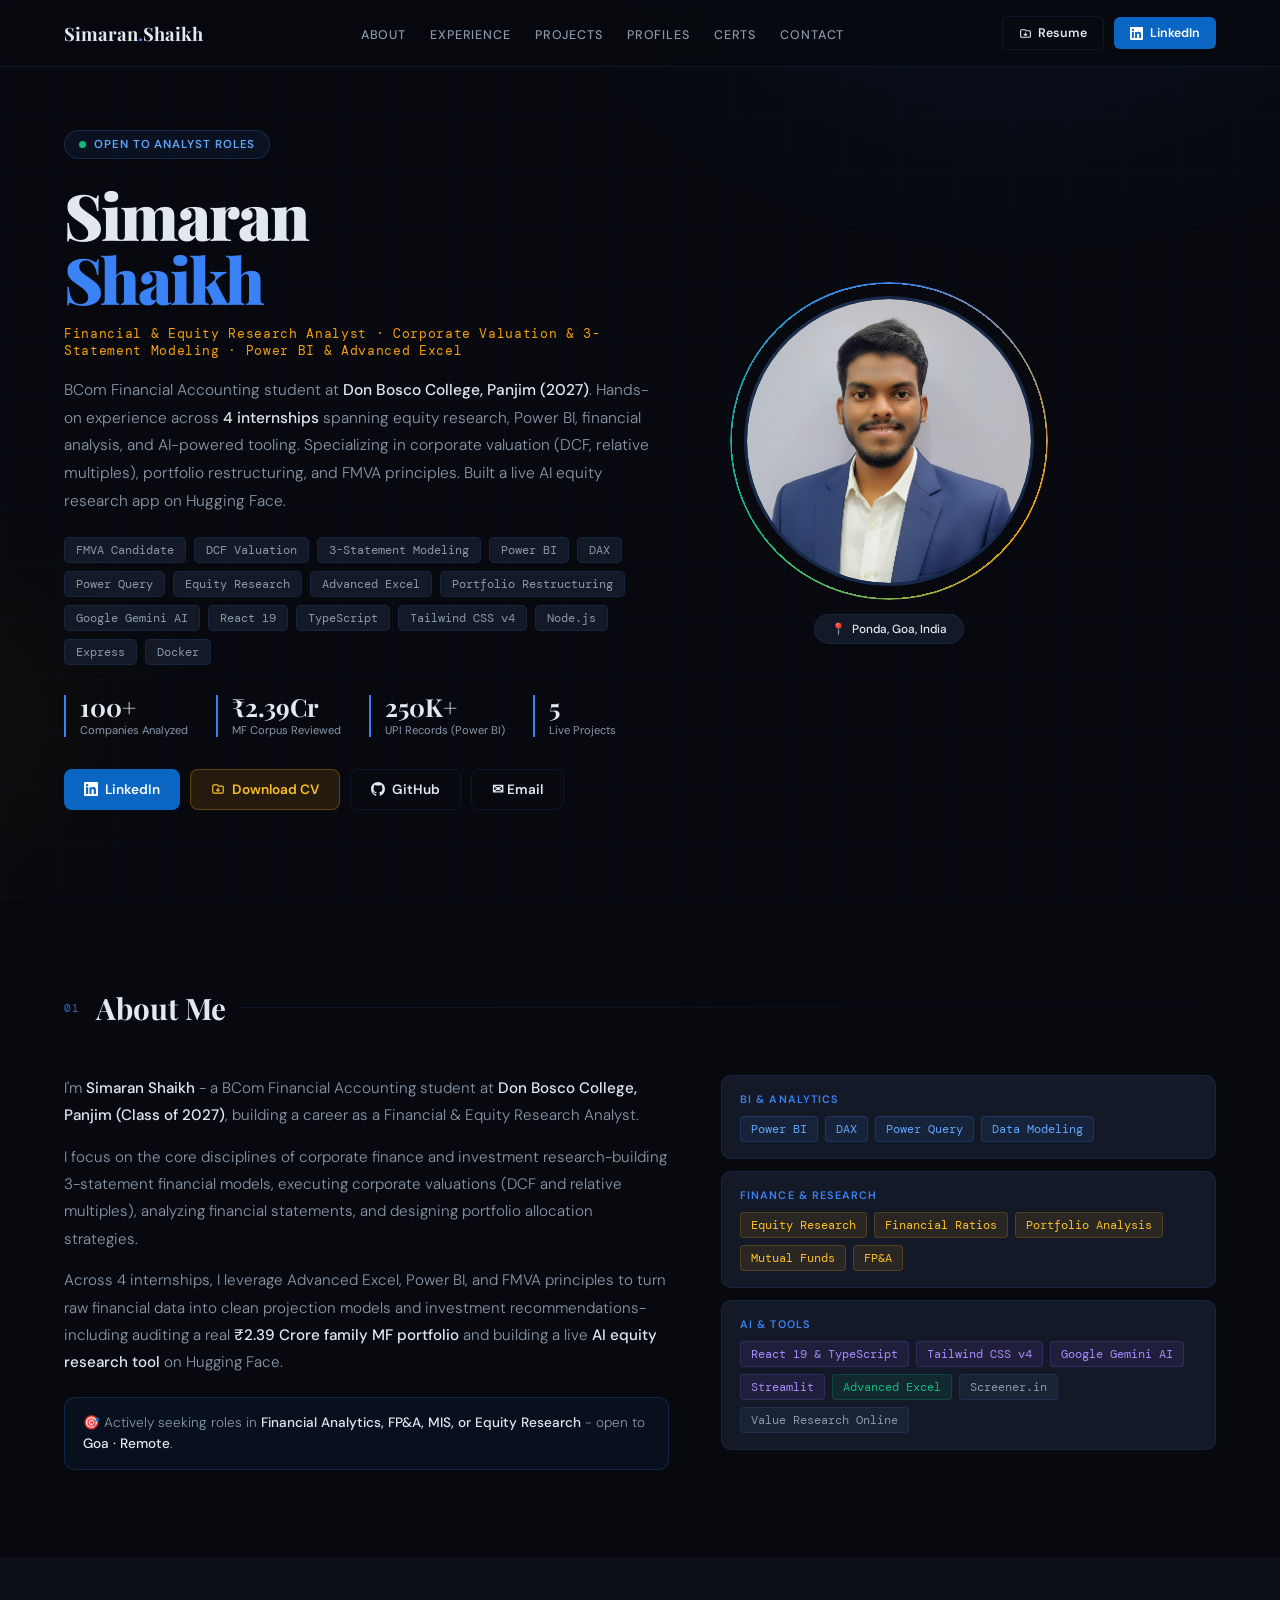
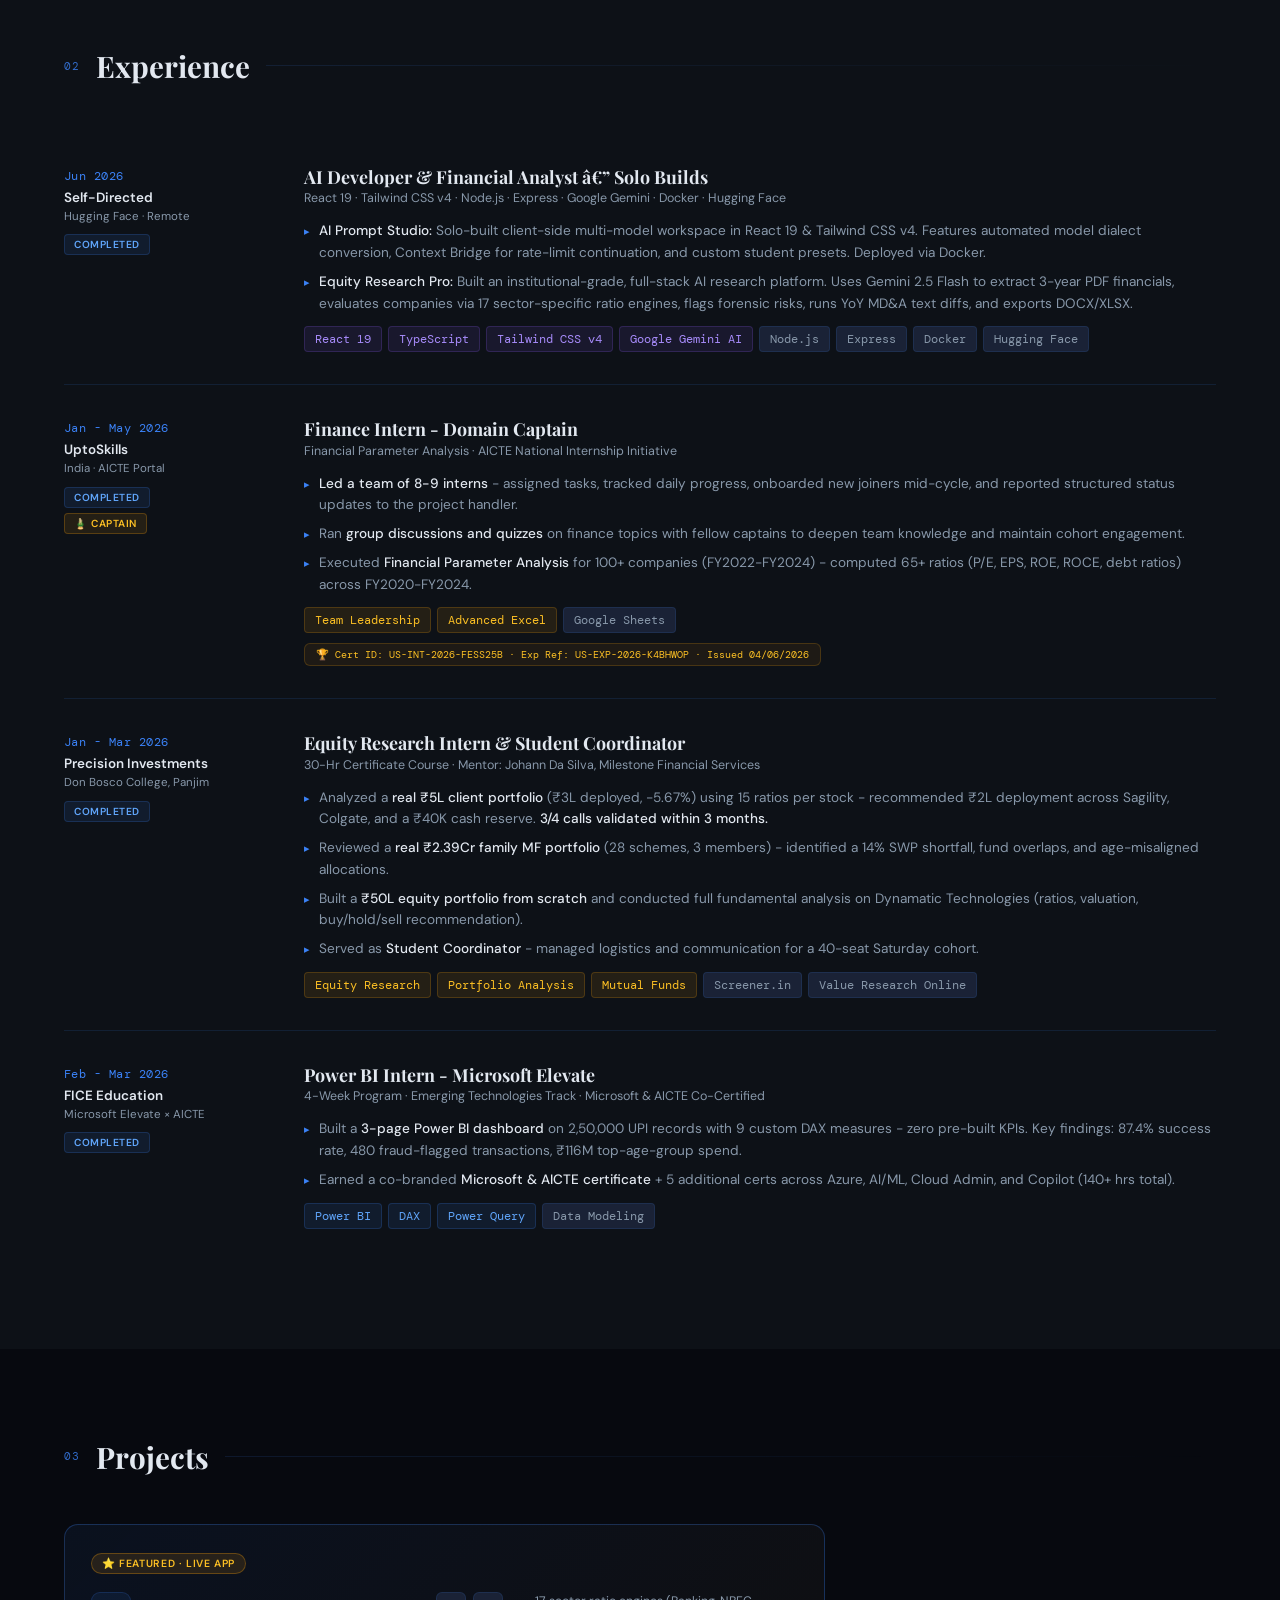
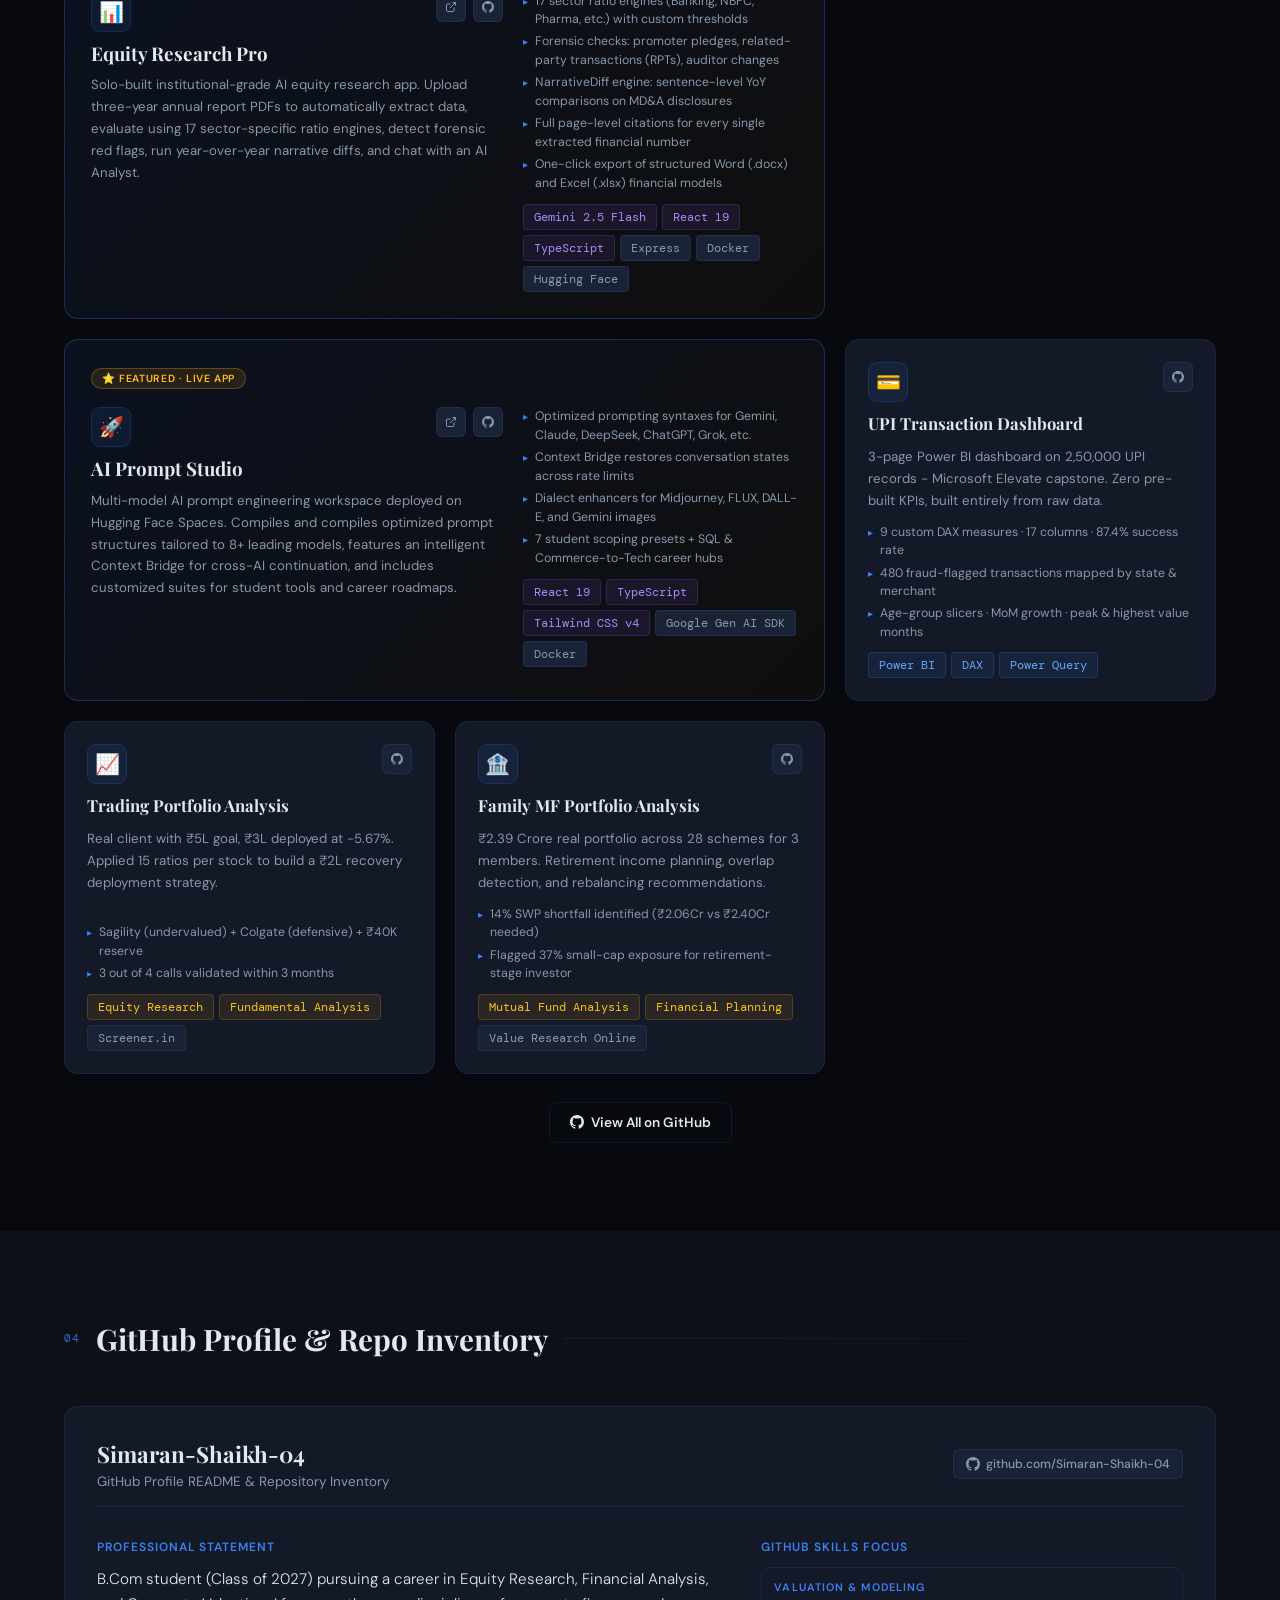
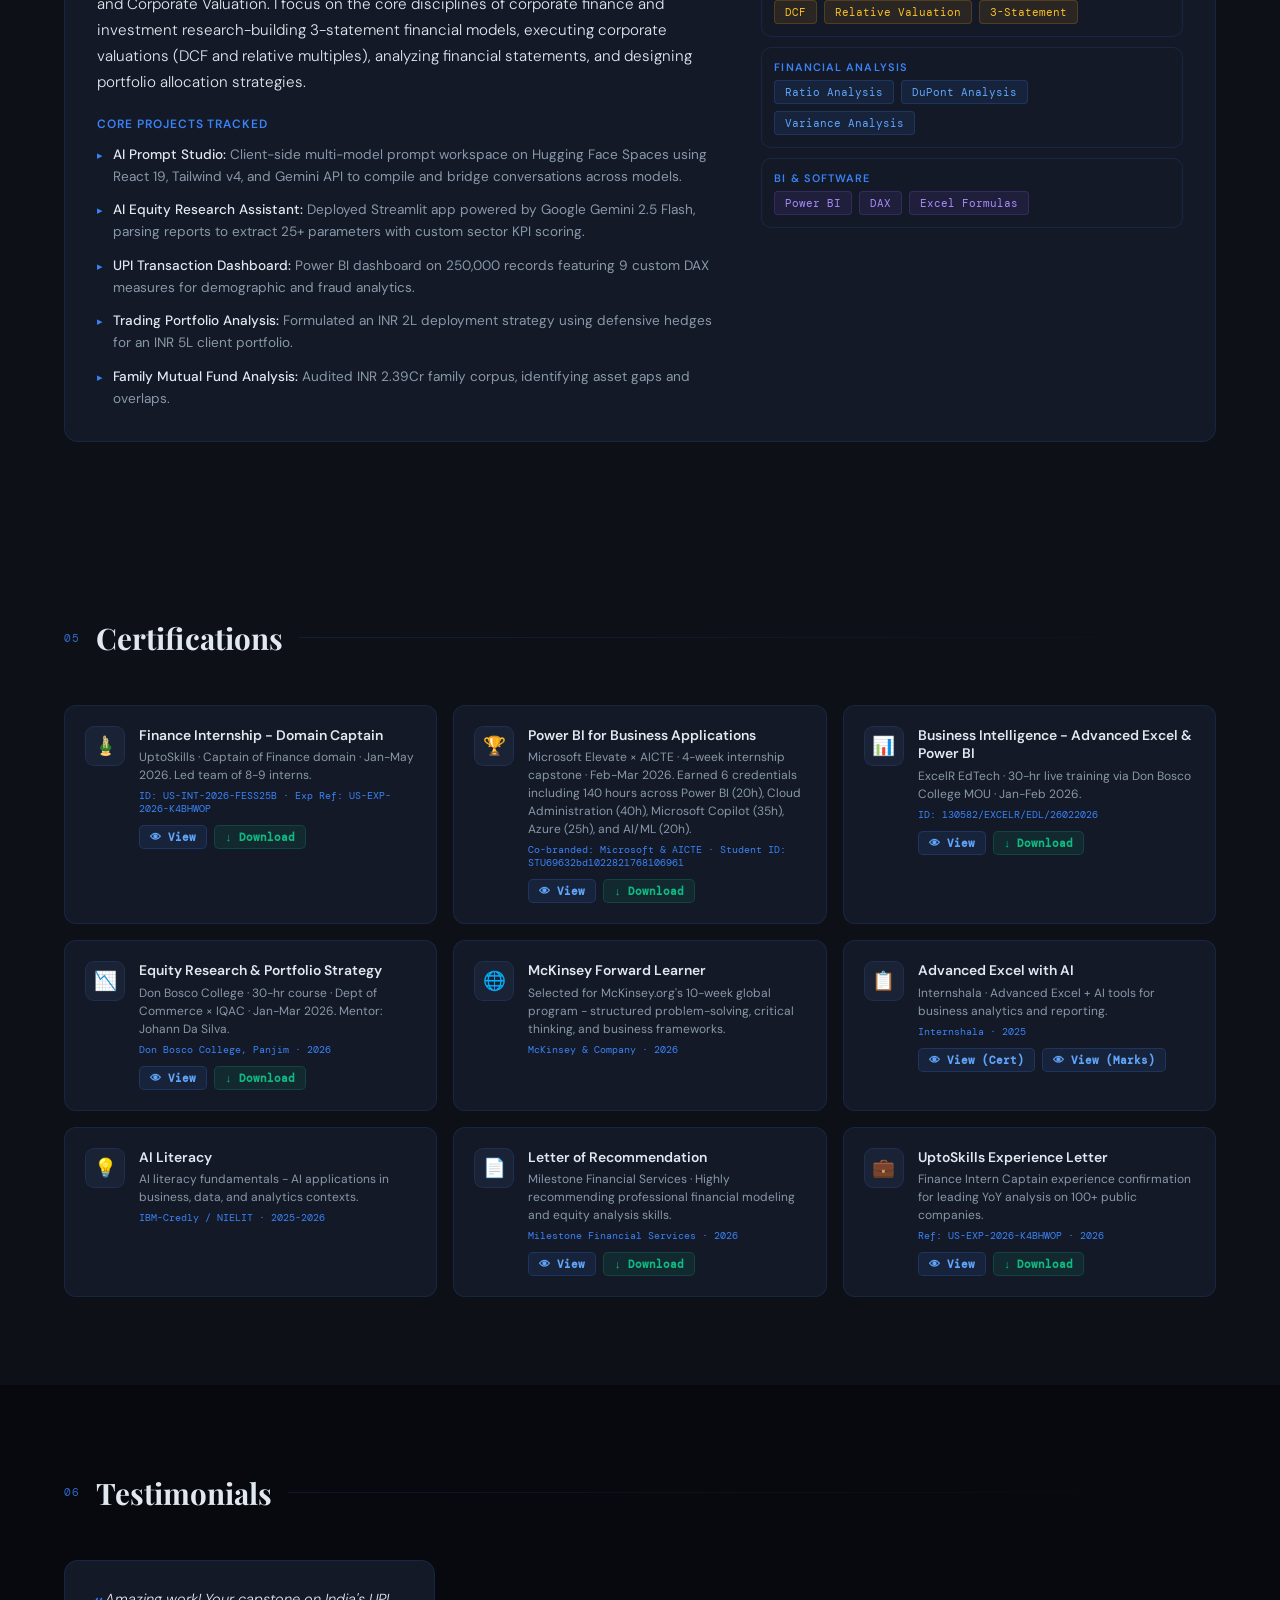
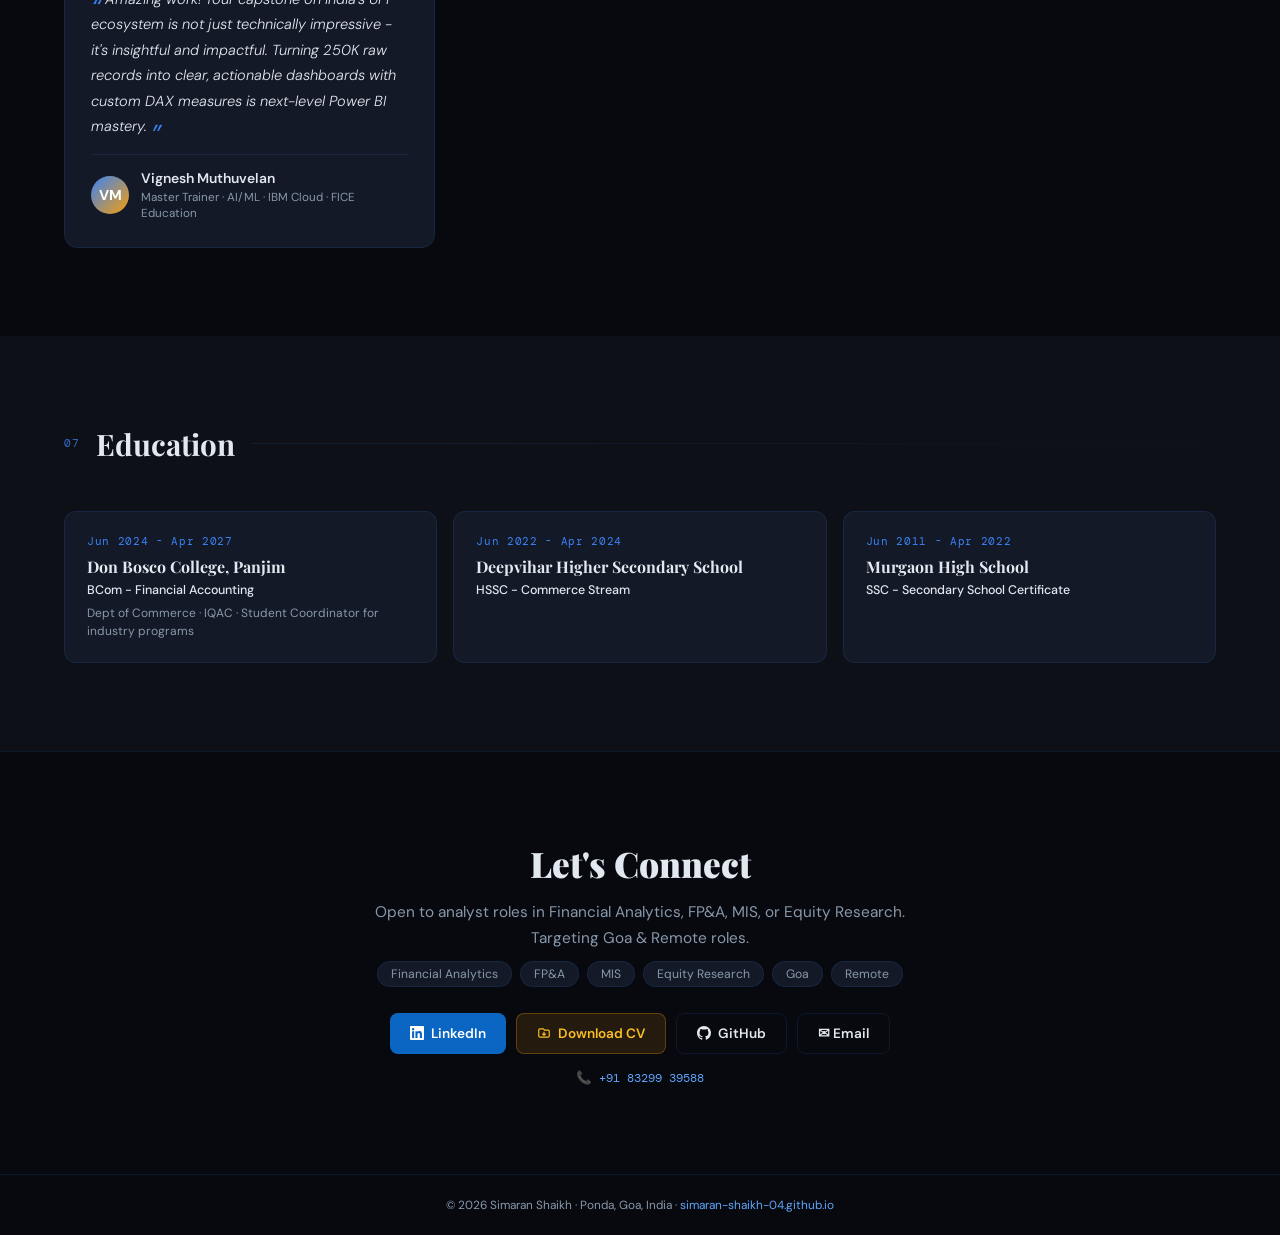
==== commit 5d57d53f: "Update portfolio project: replace Streamlit Assistant with Equity Research Pro (full content)" ====
--- a/index.html
+++ b/index.html
@@ -1,5 +1,4 @@
-﻿<USER_REQUEST>
-<!DOCTYPE html>
+﻿<!DOCTYPE html>
 <html lang="en">
 <head>
   <meta charset="UTF-8" />
@@ -593,7 +592,293 @@
       <div class="proj-highlights">
         <div class="proj-hl">14% SWP shortfall identified (&#8377;2.06Cr vs &#8377;2.40Cr needed)</div>
         <div class="proj-hl">Flagged 37% small-cap exposure for retirement-stage investor</div>
+      </div>
+      <div class="proj-stack">
+        <span class="chip chip-gold">Mutual Fund Analysis</span><span class="chip chip-gold">Financial Planning</span><span class="chip chip-muted">Value Research Online</span>
+      </div>
+    </div>
+
+  </div>
+  <div style="text-align:center;margin-top:28px;" class="reveal">
+    <a href="https://github.com/Simaran-Shaikh-04" target="_blank" class="btn btn-ghost">
+      <svg width="14" height="14" fill="currentColor" viewBox="0 0 24 24"><path d="M12 0c-6.626 0-12 5.373-12 12 0 5.302 3.438 9.8 8.207 11.387.599.111.793-.261.793-.577v-2.234c-3.338.726-4.033-1.416-4.033-1.416-.546-1.387-1.333-1.756-1.333-1.756-1.089-.745.083-.729.083-.729 1.205.084 1.839 1.237 1.839 1.237 1.07 1.834 2.807 1.304 3.492.997.107-.775.418-1.305.762-1.604-2.665-.305-5.467-1.334-5.467-5.931 0-1.311.469-2.381 1.236-3.221-.124-.303-.535-1.524.117-3.176 0 0 1.008-.322 3.301 1.23.957-.266 1.983-.399 3.003-.404 1.02.005 2.047.138 3.006.404 2.291-1.552 3.297-1.23 3.297-1.23.653 1.653.242 2.874.118 3.176.77.84 1.235 1.911 1.235 3.221 0 4.609-2.807 5.624-5.479 5.921.43.372.823 1.102.823 2.222v3.293c0 .319.192.694.801.576 4.765-1.589 8.199-6.086 8.199-11.386 0-6.627-5.373-12-12-12z"/></svg>
+      View All on GitHub
+    </a>
+  </div>
+</section>
+
+<!-- PROFILES -->
+<section id="profiles" class="profiles-bg">
+  <div class="section-header reveal">
+    <span class="sec-num">04</span><h2>GitHub Profile &amp; Repo Inventory</h2><div class="sec-line"></div>
+  </div>
   
-<truncated 17407 bytes>
-
-NOTE: The output was truncated because it was too long. Use a more targeted query or a smaller range to get the information you need.+  <div class="reveal">
+    <div class="profile-card">
+      <div class="profile-header" style="display:flex; justify-content:space-between; flex-wrap:wrap; gap:12px;">
+        <div>
+          <h3>Simaran-Shaikh-04</h3>
+          <div class="sub">GitHub Profile README &amp; Repository Inventory</div>
+        </div>
+        <a href="https://github.com/Simaran-Shaikh-04" target="_blank" class="profile-meta-btn">
+          <svg width="14" height="14" fill="currentColor" viewBox="0 0 24 24"><path d="M12 0c-6.626 0-12 5.373-12 12 0 5.302 3.438 9.8 8.207 11.387.599.111.793-.261.793-.577v-2.234c-3.338.726-4.033-1.416-4.033-1.416-.546-1.387-1.333-1.756-1.333-1.756-1.089-.745.083-.729.083-.729 1.205.084 1.839 1.237 1.839 1.237 1.07 1.834 2.807 1.304 3.492.997.107-.775.418-1.305.762-1.604-2.665-.305-5.467-1.334-5.467-5.931 0-1.311.469-2.381 1.236-3.221-.124-.303-.535-1.524.117-3.176 0 0 1.008-.322 3.301 1.23.957-.266 1.983-.399 3.003-.404 1.02.005 2.047.138 3.006.404 2.291-1.552 3.297-1.23 3.297-1.23.653 1.653.242 2.874.118 3.176.77.84 1.235 1.911 1.235 3.221 0 4.609-2.807 5.624-5.479 5.921.43.372.823 1.102.823 2.222v3.293c0 .319.192.694.801.576 4.765-1.589 8.199-6.086 8.199-11.386 0-6.627-5.373-12-12-12z"/></svg>
+          github.com/Simaran-Shaikh-04
+        </a>
+      </div>
+      
+      <div class="profile-body-grid">
+        <div>
+          <div class="profile-section-title">Professional Statement</div>
+          <p style="font-size:0.95rem; color:var(--text); line-height:1.7; margin-bottom:20px; font-weight:300;">
+            B.Com student (Class of 2027) pursuing a career in Equity Research, Financial Analysis, and Corporate Valuation. I focus on the core disciplines of corporate finance and investment research-building 3-statement financial models, executing corporate valuations (DCF and relative multiples), analyzing financial statements, and designing portfolio allocation strategies.
+          </p>
+          
+          <div class="profile-section-title">Core Projects Tracked</div>
+          <ul class="profile-bullets">
+            <li><span><strong>AI Prompt Studio:</strong> Client-side multi-model prompt workspace on Hugging Face Spaces using React 19, Tailwind v4, and Gemini API to compile and bridge conversations across models.</span></li>
+            <li><span><strong>AI Equity Research Assistant:</strong> Deployed Streamlit app powered by Google Gemini 2.5 Flash, parsing reports to extract 25+ parameters with custom sector KPI scoring.</span></li>
+            <li><span><strong>UPI Transaction Dashboard:</strong> Power BI dashboard on 250,000 records featuring 9 custom DAX measures for demographic and fraud analytics.</span></li>
+            <li><span><strong>Trading Portfolio Analysis:</strong> Formulated an INR 2L deployment strategy using defensive hedges for an INR 5L client portfolio.</span></li>
+            <li><span><strong>Family Mutual Fund Analysis:</strong> Audited INR 2.39Cr family corpus, identifying asset gaps and overlaps.</span></li>
+          </ul>
+        </div>
+        
+        <div>
+          <div class="profile-section-title">GitHub Skills Focus</div>
+          <div class="skills-panel" style="gap:10px;">
+            <div class="skill-group" style="padding:12px;">
+              <div class="skill-group-title" style="margin-bottom:6px;">Valuation &amp; Modeling</div>
+              <div class="skill-chips">
+                <span class="chip chip-gold" style="font-size:0.68rem;">DCF</span>
+                <span class="chip chip-gold" style="font-size:0.68rem;">Relative Valuation</span>
+                <span class="chip chip-gold" style="font-size:0.68rem;">3-Statement</span>
+              </div>
+            </div>
+            <div class="skill-group" style="padding:12px;">
+              <div class="skill-group-title" style="margin-bottom:6px;">Financial Analysis</div>
+              <div class="skill-chips">
+                <span class="chip chip-blue" style="font-size:0.68rem;">Ratio Analysis</span>
+                <span class="chip chip-blue" style="font-size:0.68rem;">DuPont Analysis</span>
+                <span class="chip chip-blue" style="font-size:0.68rem;">Variance Analysis</span>
+              </div>
+            </div>
+            <div class="skill-group" style="padding:12px;">
+              <div class="skill-group-title" style="margin-bottom:6px;">BI &amp; Software</div>
+              <div class="skill-chips">
+                <span class="chip chip-purple" style="font-size:0.68rem;">Power BI</span>
+                <span class="chip chip-purple" style="font-size:0.68rem;">DAX</span>
+                <span class="chip chip-purple" style="font-size:0.68rem;">Excel Formulas</span>
+              </div>
+            </div>
+          </div>
+        </div>
+      </div>
+    </div>
+  </div>
+</section>
+
+<!-- CERTIFICATIONS -->
+<section id="certifications" class="certs-bg">
+  <div class="section-header reveal">
+    <span class="sec-num">05</span><h2>Certifications</h2><div class="sec-line"></div>
+  </div>
+  <div class="certs-grid">
+
+    <div class="cert-card reveal">
+      <div class="cert-icon">&#127885;</div>
+      <div class="cert-info">
+        <h4>Finance Internship - Domain Captain</h4>
+        <p>UptoSkills &middot; Captain of Finance domain &middot; Jan-May 2026. Led team of 8-9 interns.</p>
+        <div class="cert-id">ID: US-INT-2026-FESS25B &middot; Exp Ref: US-EXP-2026-K4BHWOP</div>
+        <div class="cert-links">
+          <a href="./certs/uptoskills-internship.pdf" target="_blank" class="cert-btn cert-btn-view">&#128065; View</a>
+          <a href="./certs/uptoskills-internship.pdf" download class="cert-btn cert-btn-dl">&#8595; Download</a>
+        </div>
+      </div>
+    </div>
+
+    <div class="cert-card reveal">
+      <div class="cert-icon">&#127942;</div>
+      <div class="cert-info">
+        <h4>Power BI for Business Applications</h4>
+        <p>Microsoft Elevate &times; AICTE &middot; 4-week internship capstone &middot; Feb-Mar 2026. Earned 6 credentials including 140 hours across Power BI (20h), Cloud Administration (40h), Microsoft Copilot (35h), Azure (25h), and AI/ML (20h).</p>
+        <div class="cert-id">Co-branded: Microsoft &amp; AICTE &middot; Student ID: STU69632bd1022821768106961</div>
+        <div class="cert-links">
+          <a href="./certs/microsoft-elevate.pdf" target="_blank" class="cert-btn cert-btn-view">&#128065; View</a>
+          <a href="./certs/microsoft-elevate.pdf" download class="cert-btn cert-btn-dl">&#8595; Download</a>
+        </div>
+      </div>
+    </div>
+
+    <div class="cert-card reveal">
+      <div class="cert-icon">&#128202;</div>
+      <div class="cert-info">
+        <h4>Business Intelligence - Advanced Excel &amp; Power BI</h4>
+        <p>ExcelR EdTech &middot; 30-hr live training via Don Bosco College MOU &middot; Jan-Feb 2026.</p>
+        <div class="cert-id">ID: 130582/EXCELR/EDL/26022026</div>
+        <div class="cert-links">
+          <a href="./certs/excelr-bi.pdf" target="_blank" class="cert-btn cert-btn-view">&#128065; View</a>
+          <a href="./certs/excelr-bi.pdf" download class="cert-btn cert-btn-dl">&#8595; Download</a>
+        </div>
+      </div>
+    </div>
+
+    <div class="cert-card reveal">
+      <div class="cert-icon">&#128201;</div>
+      <div class="cert-info">
+        <h4>Equity Research &amp; Portfolio Strategy</h4>
+        <p>Don Bosco College &middot; 30-hr course &middot; Dept of Commerce &times; IQAC &middot; Jan-Mar 2026. Mentor: Johann Da Silva.</p>
+        <div class="cert-id">Don Bosco College, Panjim &middot; 2026</div>
+        <div class="cert-links">
+          <a href="./certs/equity-research.pdf" target="_blank" class="cert-btn cert-btn-view">&#128065; View</a>
+          <a href="./certs/equity-research.pdf" download class="cert-btn cert-btn-dl">&#8595; Download</a>
+        </div>
+      </div>
+    </div>
+
+    <div class="cert-card reveal">
+      <div class="cert-icon">&#127760;</div>
+      <div class="cert-info">
+        <h4>McKinsey Forward Learner</h4>
+        <p>Selected for McKinsey.org's 10-week global program - structured problem-solving, critical thinking, and business frameworks.</p>
+        <div class="cert-id">McKinsey &amp; Company &middot; 2026</div>
+      </div>
+    </div>
+
+    <div class="cert-card reveal">
+      <div class="cert-icon">&#128203;</div>
+      <div class="cert-info">
+        <h4>Advanced Excel with AI</h4>
+        <p>Internshala &middot; Advanced Excel + AI tools for business analytics and reporting.</p>
+        <div class="cert-id">Internshala &middot; 2025</div>
+        <div class="cert-links">
+          <a href="./certs/Advance Excel with Ai - Certification of Completion .pdf" target="_blank" class="cert-btn cert-btn-view">&#128065; View (Cert)</a>
+          <a href="./certs/Advanced Excel with AI Training - Certificate of Completion with Marks.pdf" target="_blank" class="cert-btn cert-btn-view">&#128065; View (Marks)</a>
+        </div>
+      </div>
+    </div>
+
+    <div class="cert-card reveal">
+      <div class="cert-icon">&#128161;</div>
+      <div class="cert-info">
+        <h4>AI Literacy</h4>
+        <p>AI literacy fundamentals - AI applications in business, data, and analytics contexts.</p>
+        <div class="cert-id">IBM-Credly / NIELIT &middot; 2025-2026</div>
+      </div>
+    </div>
+
+    <div class="cert-card reveal">
+      <div class="cert-icon">&#128196;</div>
+      <div class="cert-info">
+        <h4>Letter of Recommendation</h4>
+        <p>Milestone Financial Services &middot; Highly recommending professional financial modeling and equity analysis skills.</p>
+        <div class="cert-id">Milestone Financial Services &middot; 2026</div>
+        <div class="cert-links">
+          <a href="./certs/Recommendation Letter.pdf" target="_blank" class="cert-btn cert-btn-view">&#128065; View</a>
+          <a href="./certs/Recommendation Letter.pdf" download class="cert-btn cert-btn-dl">&#8595; Download</a>
+        </div>
+      </div>
+    </div>
+
+    <div class="cert-card reveal">
+      <div class="cert-icon">&#128188;</div>
+      <div class="cert-info">
+        <h4>UptoSkills Experience Letter</h4>
+        <p>Finance Intern Captain experience confirmation for leading YoY analysis on 100+ public companies.</p>
+        <div class="cert-id">Ref: US-EXP-2026-K4BHWOP &middot; 2026</div>
+        <div class="cert-links">
+          <a href="./certs/uptoskills-experience.pdf" target="_blank" class="cert-btn cert-btn-view">&#128065; View</a>
+          <a href="./certs/uptoskills-experience.pdf" download class="cert-btn cert-btn-dl">&#8595; Download</a>
+        </div>
+      </div>
+    </div>
+
+  </div>
+</section>
+
+<!-- TESTIMONIALS -->
+<section id="testimonials">
+  <div class="section-header reveal">
+    <span class="sec-num">06</span><h2>Testimonials</h2><div class="sec-line"></div>
+  </div>
+  <div class="testimonial-wrap">
+    <div class="tcard reveal">
+      <p class="tcard-quote">Amazing work! Your capstone on India's UPI ecosystem is not just technically impressive - it's insightful and impactful. Turning 250K raw records into clear, actionable dashboards with custom DAX measures is next-level Power BI mastery.</p>
+      <div class="tcard-person">
+        <div class="tcard-avatar">VM</div>
+        <div>
+          <div class="tcard-name">Vignesh Muthuvelan</div>
+          <div class="tcard-role">Master Trainer &middot; AI/ML &middot; IBM Cloud &middot; FICE Education</div>
+        </div>
+      </div>
+    </div>
+  </div>
+</section>
+
+<!-- EDUCATION -->
+<section id="education" style="background:var(--bg2);">
+  <div class="section-header reveal">
+    <span class="sec-num">07</span><h2>Education</h2><div class="sec-line"></div>
+  </div>
+  <div class="edu-grid">
+    <div class="edu-card reveal">
+      <div class="edu-year">Jun 2024 - Apr 2027</div>
+      <h3>Don Bosco College, Panjim</h3>
+      <div class="edu-degree">BCom - Financial Accounting</div>
+      <p class="edu-sub">Dept of Commerce &middot; IQAC &middot; Student Coordinator for industry programs</p>
+    </div>
+    <div class="edu-card reveal">
+      <div class="edu-year">Jun 2022 - Apr 2024</div>
+      <h3>Deepvihar Higher Secondary School</h3>
+      <div class="edu-degree">HSSC - Commerce Stream</div>
+    </div>
+    <div class="edu-card reveal">
+      <div class="edu-year">Jun 2011 - Apr 2022</div>
+      <h3>Murgaon High School</h3>
+      <div class="edu-degree">SSC - Secondary School Certificate</div>
+    </div>
+  </div>
+</section>
+
+<!-- CONTACT -->
+<section id="contact" style="border-top:1px solid var(--border);">
+  <div class="contact-inner reveal">
+    <h2>Let's Connect</h2>
+    <p class="sub">Open to analyst roles in Financial Analytics, FP&amp;A, MIS, or Equity Research. Targeting Goa &amp; Remote roles.</p>
+    <div class="open-to">
+      <span class="open-chip">Financial Analytics</span><span class="open-chip">FP&amp;A</span><span class="open-chip">MIS</span><span class="open-chip">Equity Research</span><span class="open-chip">Goa</span><span class="open-chip">Remote</span>
+    </div>
+    <div class="contact-btns">
+      <a href="https://www.linkedin.com/in/simaran-shaikh/" target="_blank" class="btn btn-linkedin">
+        <svg width="14" height="14" fill="currentColor" viewBox="0 0 24 24"><path d="M20.447 20.452h-3.554v-5.569c0-1.328-.027-3.037-1.852-3.037-1.853 0-2.136 1.445-2.136 2.939v5.667H9.351V9h3.414v1.561h.046c.477-.9 1.637-1.85 3.37-1.85 3.601 0 4.267 2.37 4.267 5.455v6.286zM5.337 7.433a2.062 2.062 0 0 1-2.063-2.065 2.064 2.064 0 1 1 2.063 2.065zm1.782 13.019H3.555V9h3.564v11.452zM22.225 0H1.771C.792 0 0 .774 0 1.729v20.542C0 23.227.792 24 1.771 24h20.451C23.2 24 24 23.227 24 22.271V1.729C24 .774 23.2 0 22.222 0h.003z"/></svg>
+        LinkedIn
+      </a>
+      <a href="./resume/resume.pdf" target="_blank" class="btn btn-gold">
+        <svg width="14" height="14" fill="none" stroke="currentColor" stroke-width="2" viewBox="0 0 24 24"><path d="M12 10v6m0 0l-3-3m3 3l3-3M3 17V7a2 2 0 012-2h6l2 2h6a2 2 0 012 2v8a2 2 0 01-2 2H5a2 2 0 01-2-2z"/></svg>
+        Download CV
+      </a>
+      <a href="https://github.com/Simaran-Shaikh-04" target="_blank" class="btn btn-ghost">
+        <svg width="14" height="14" fill="currentColor" viewBox="0 0 24 24"><path d="M12 0c-6.626 0-12 5.373-12 12 0 5.302 3.438 9.8 8.207 11.387.599.111.793-.261.793-.577v-2.234c-3.338.726-4.033-1.416-4.033-1.416-.546-1.387-1.333-1.756-1.333-1.756-1.089-.745.083-.729.083-.729 1.205.084 1.839 1.237 1.839 1.237 1.07 1.834 2.807 1.304 3.492.997.107-.775.418-1.305.762-1.604-2.665-.305-5.467-1.334-5.467-5.931 0-1.311.469-2.381 1.236-3.221-.124-.303-.535-1.524.117-3.176 0 0 1.008-.322 3.301 1.23.957-.266 1.983-.399 3.003-.404 1.02.005 2.047.138 3.006.404 2.291-1.552 3.297-1.23 3.297-1.23.653 1.653.242 2.874.118 3.176.77.84 1.235 1.911 1.235 3.221 0 4.609-2.807 5.624-5.479 5.921.43.372.823 1.102.823 2.222v3.293c0 .319.192.694.801.576 4.765-1.589 8.199-6.086 8.199-11.386 0-6.627-5.373-12-12-12z"/></svg>
+        GitHub
+      </a>
+      <a href="mailto:simaranshaikh04@gmail.com" class="btn btn-ghost">&#9993; Email</a>
+    </div>
+    <p class="email-line">&#128222; <a href="tel:+918329939588">+91 83299 39588</a></p>
+  </div>
+</section>
+
+<footer>&#169; 2026 Simaran Shaikh &middot; Ponda, Goa, India &middot; <a href="https://simaran-shaikh-04.github.io" style="color:var(--accent2);text-decoration:none;">simaran-shaikh-04.github.io</a></footer>
+
+<script>
+  // Scroll reveal
+  const reveals = document.querySelectorAll('.reveal');
+  const io = new IntersectionObserver(entries => {
+    entries.forEach((e,i) => {
+      if(e.isIntersecting){ setTimeout(()=>e.target.classList.add('on'),i*55); io.unobserve(e.target); }
+    });
+  },{threshold:0.05});
+  reveals.forEach(el=>io.observe(el));
+
+</script>
+</body>
+</html>
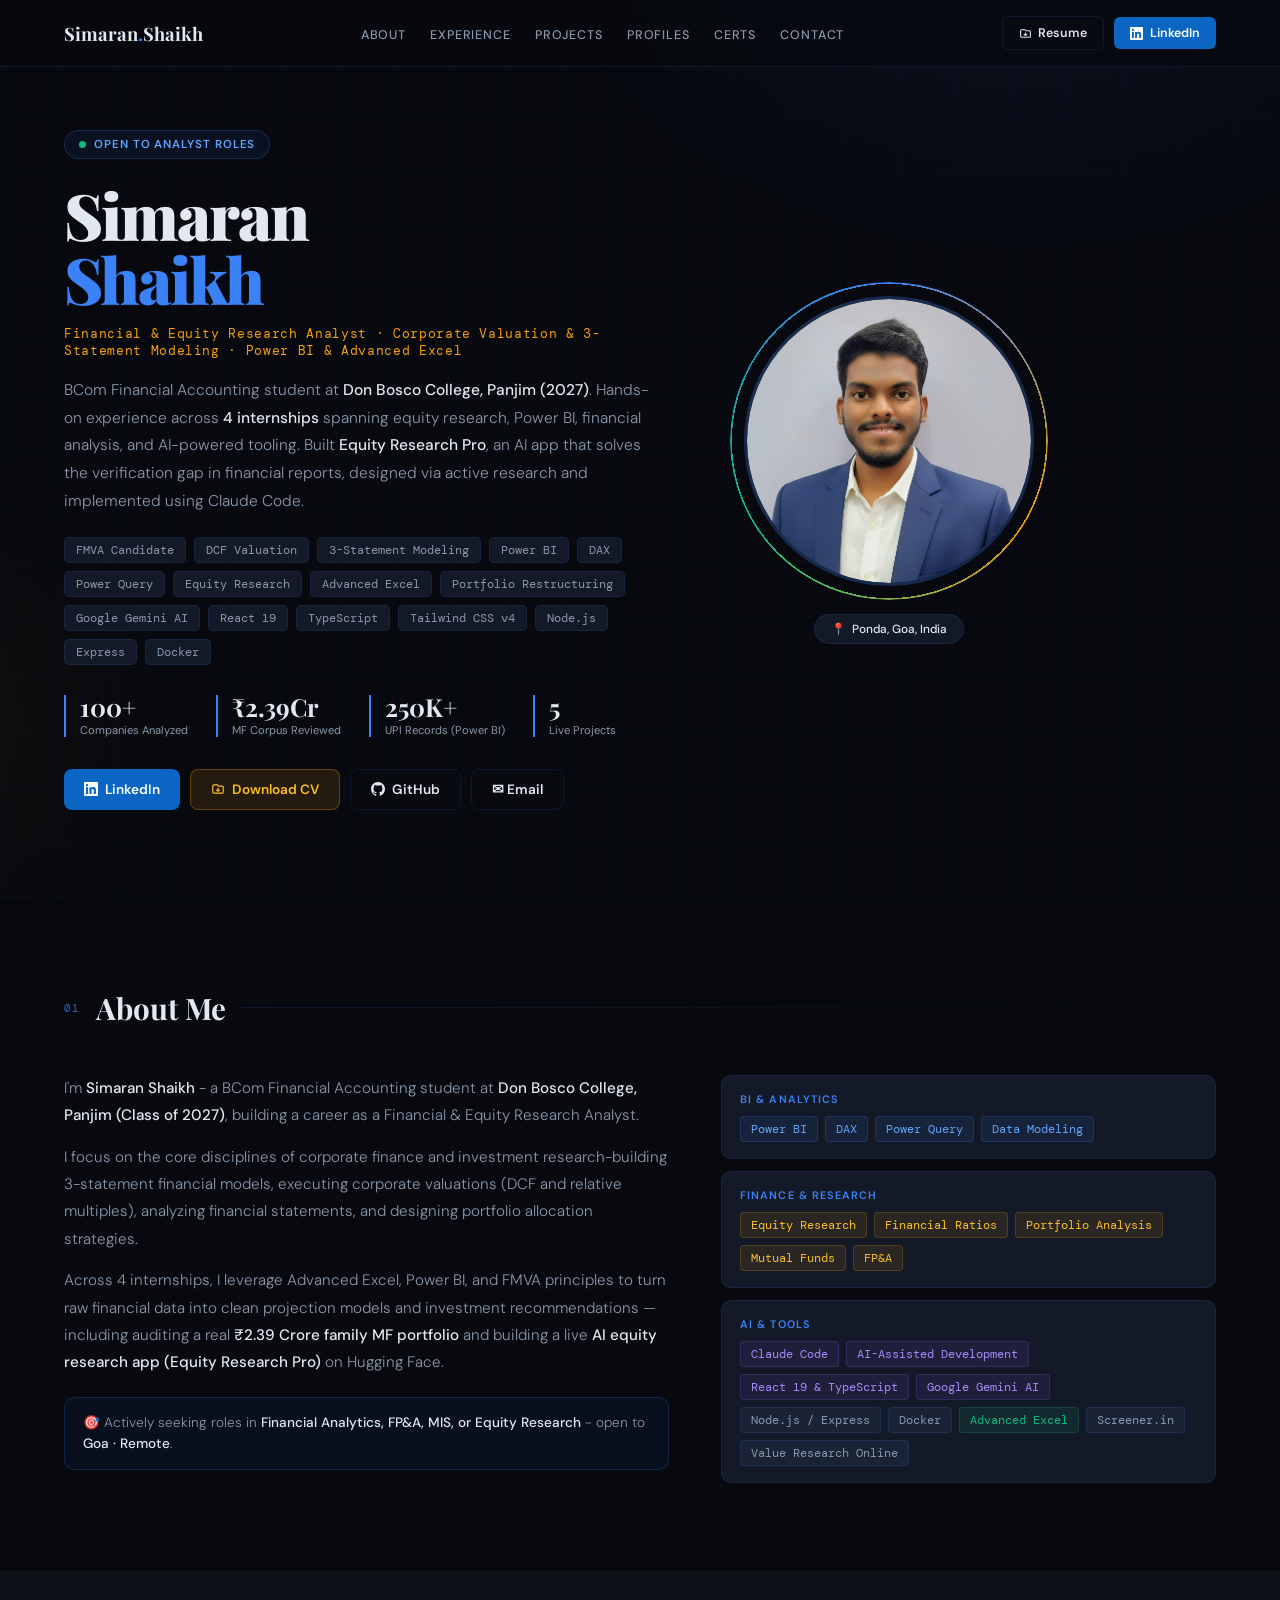
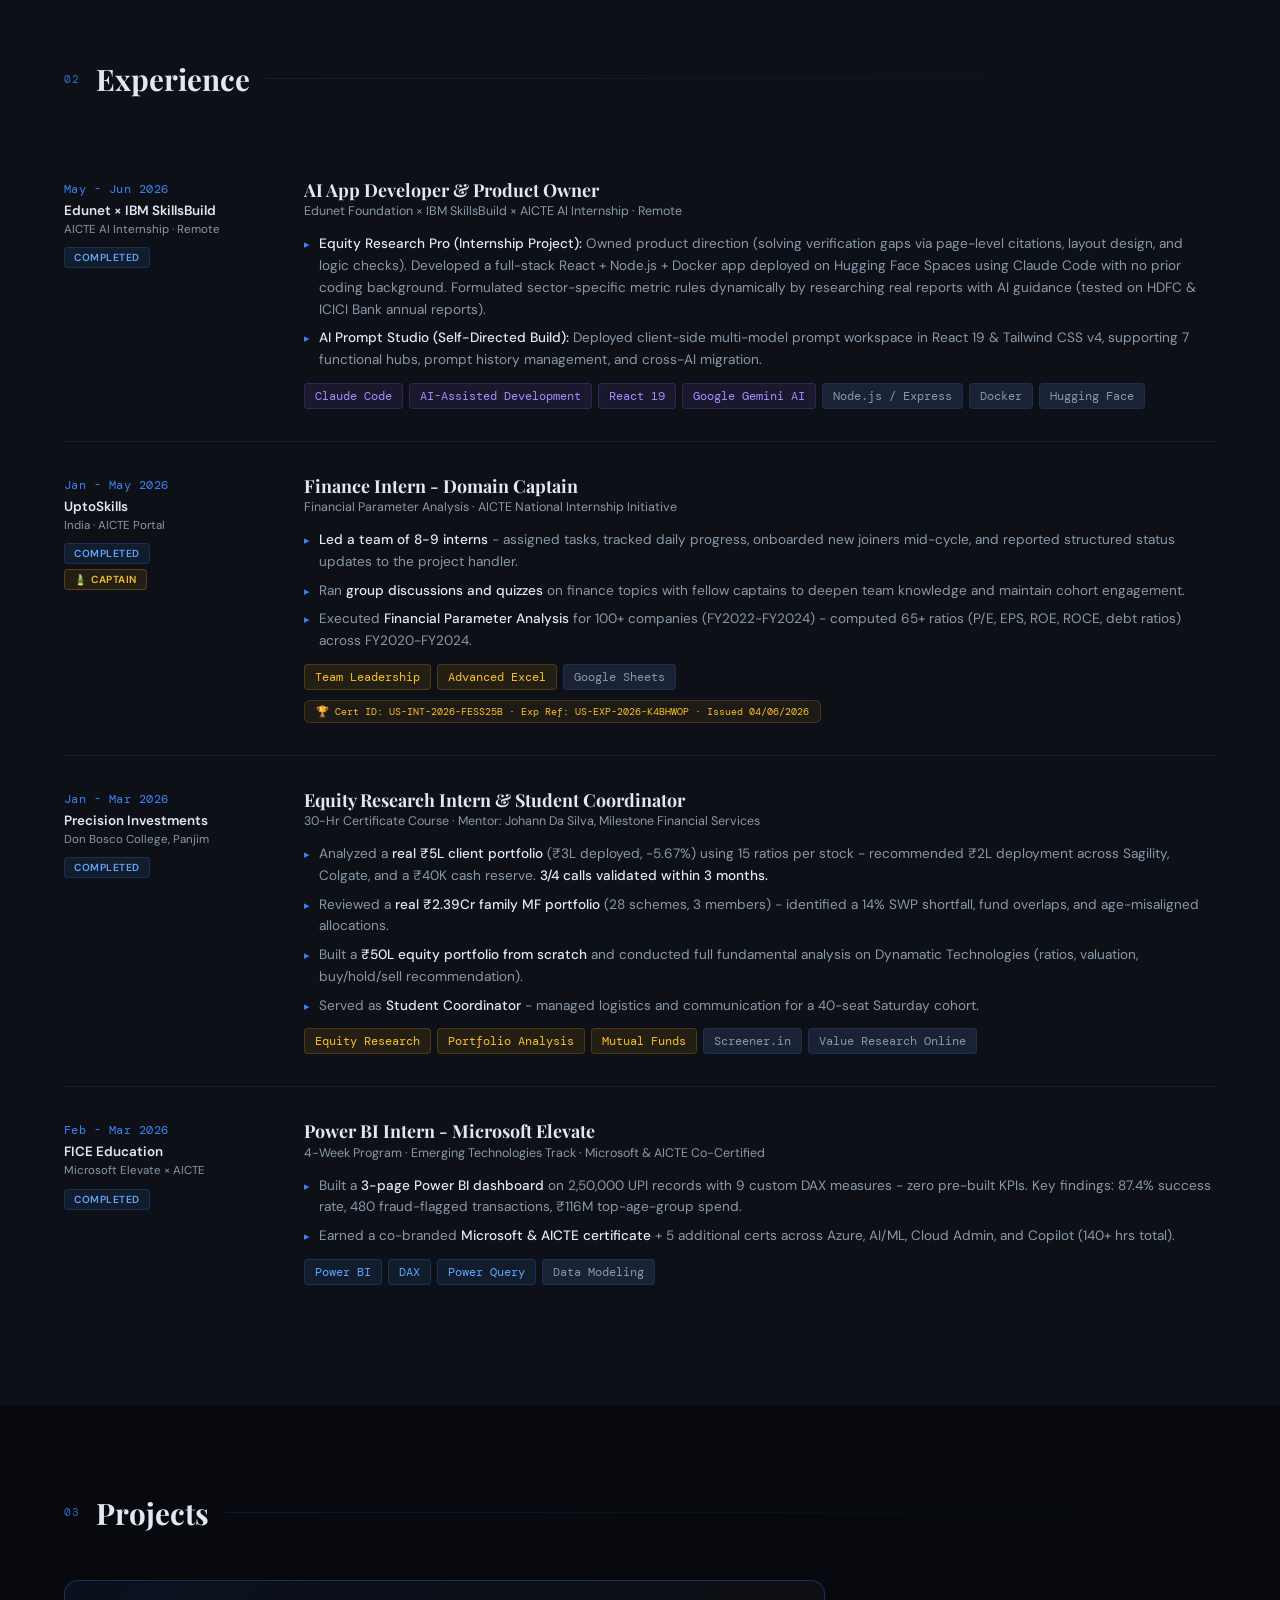
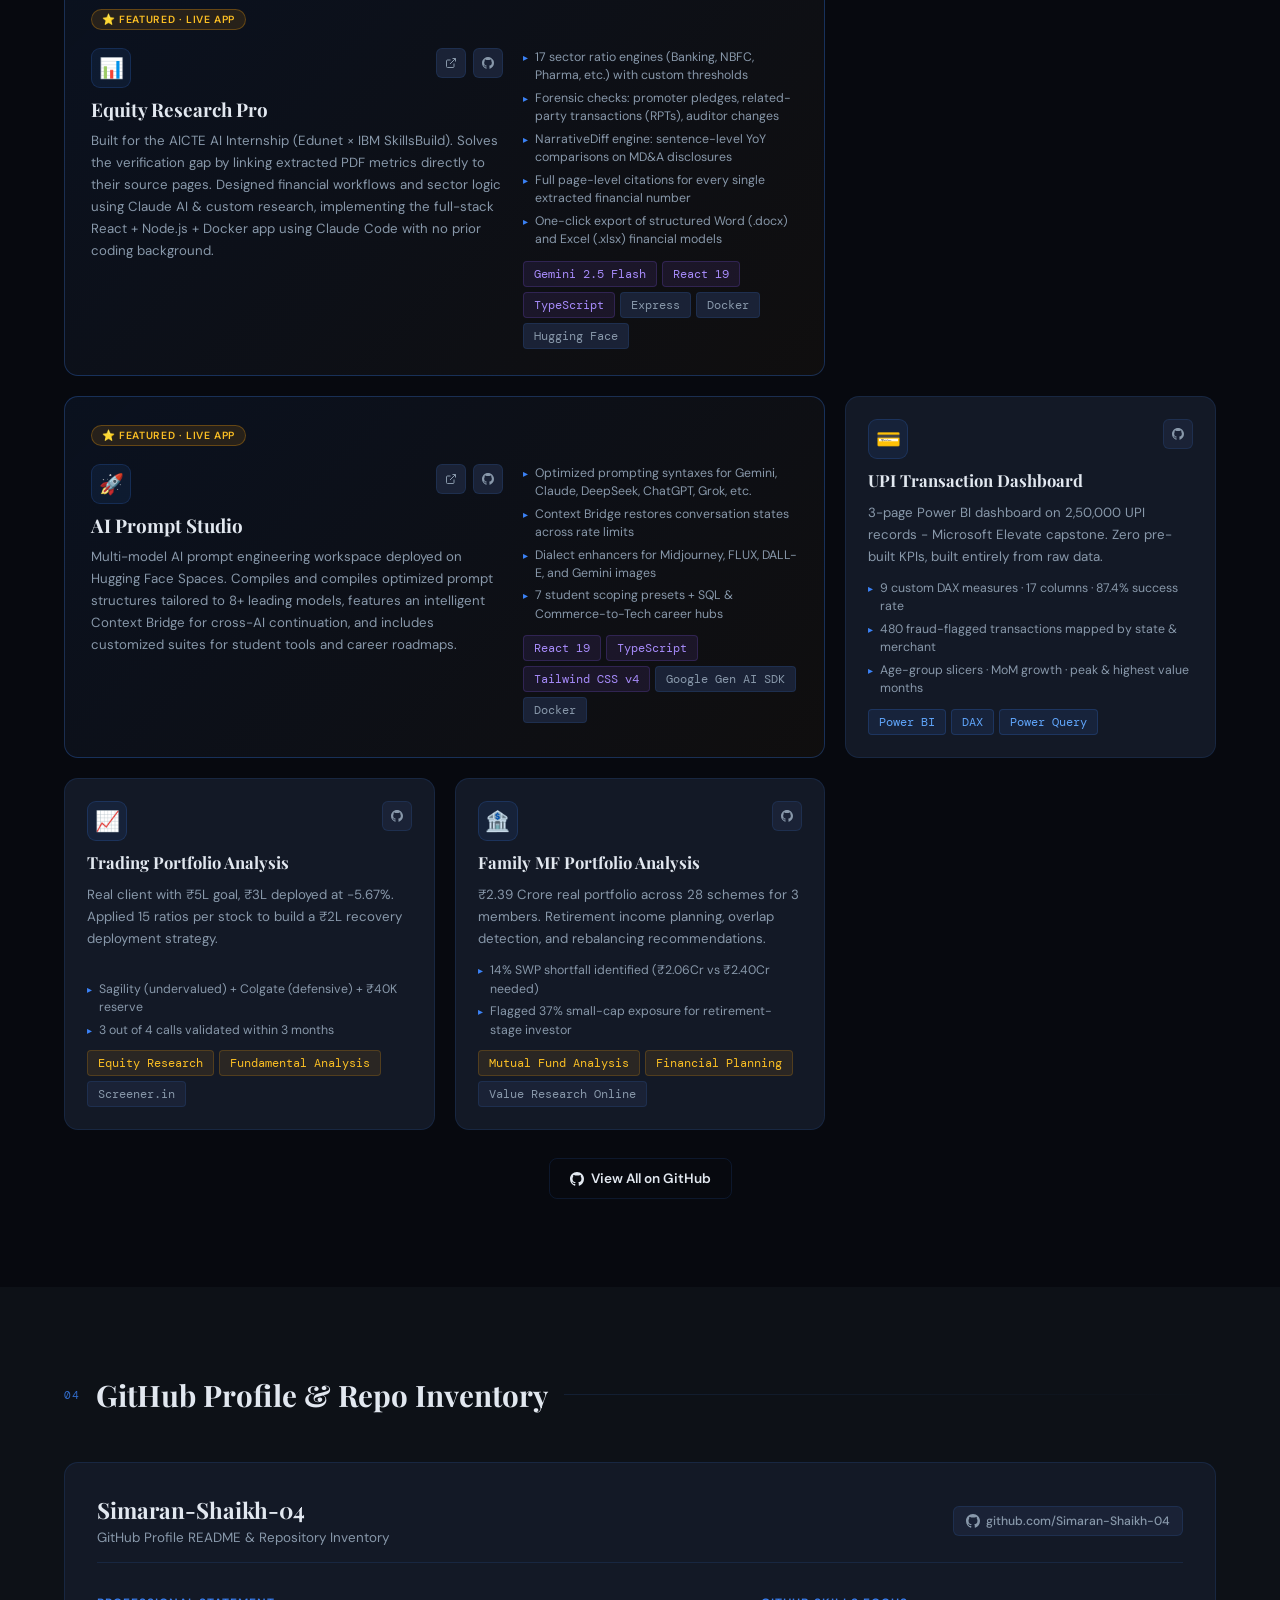
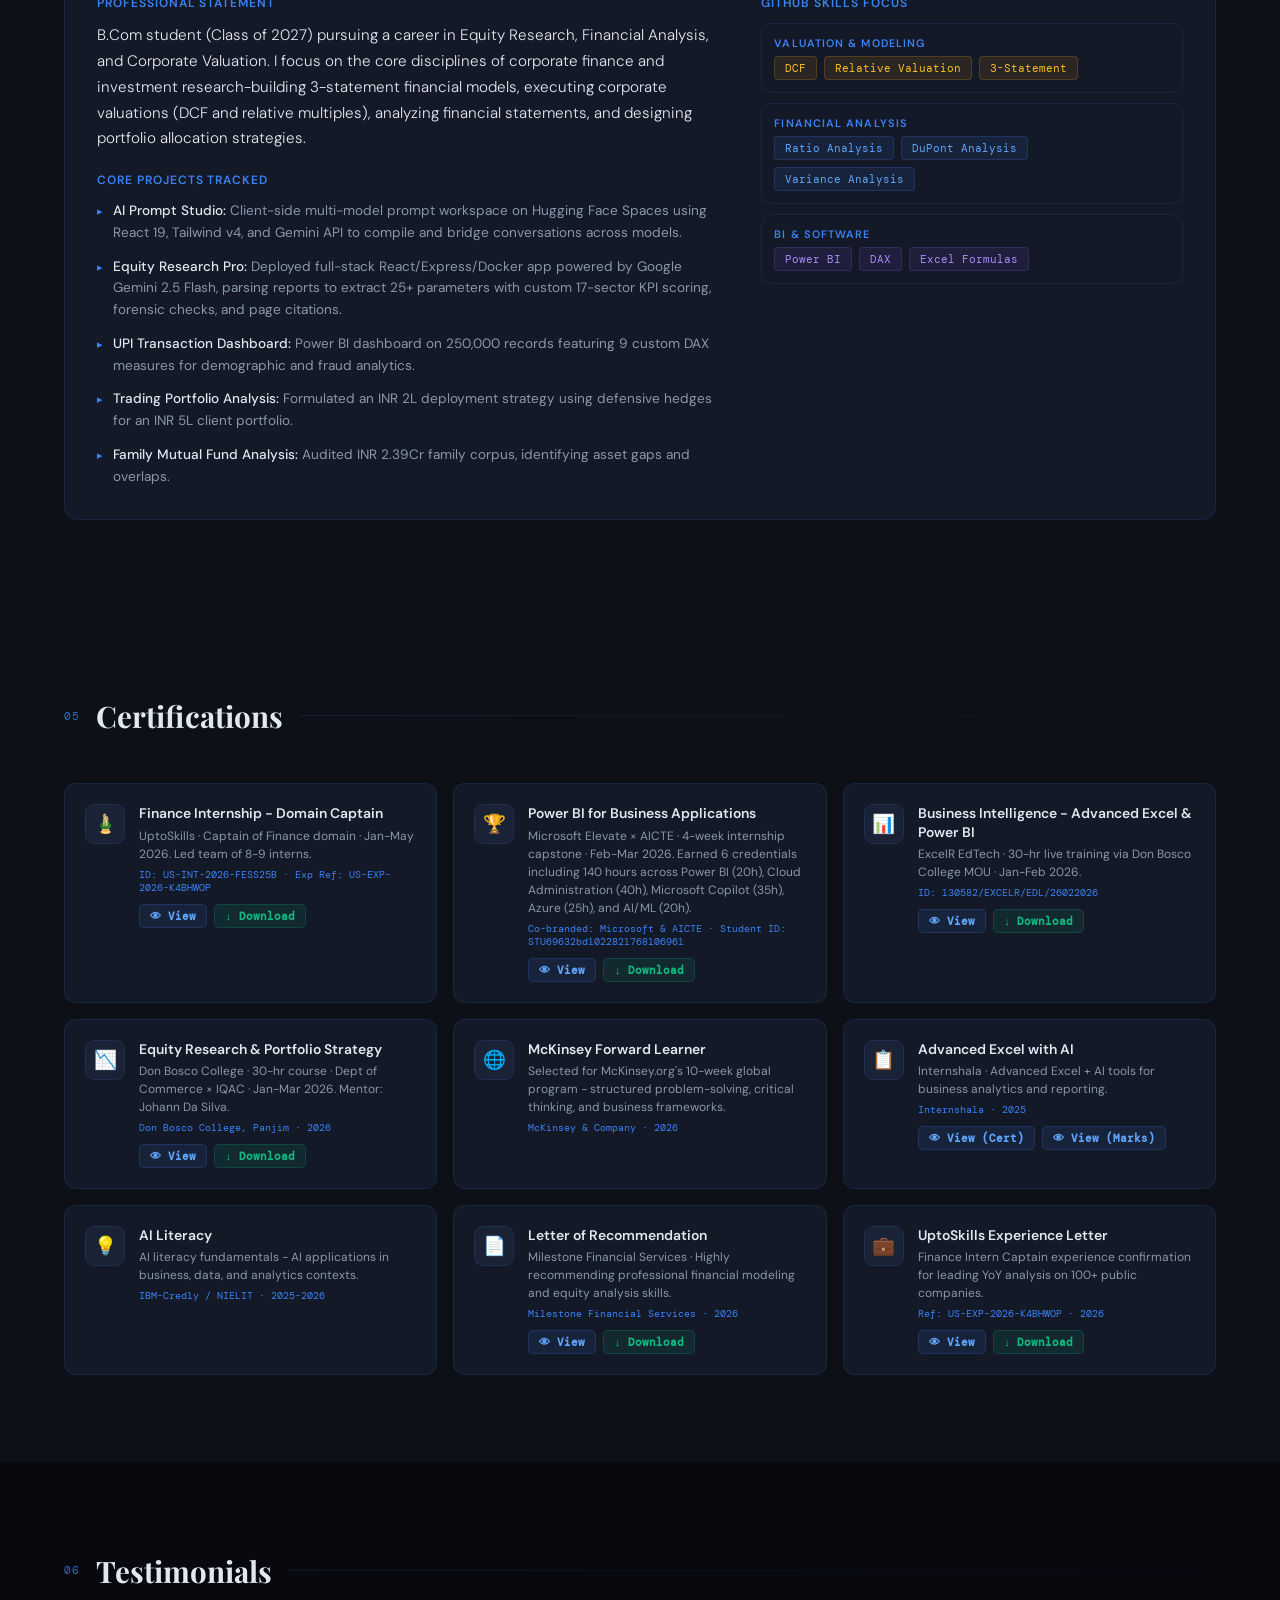
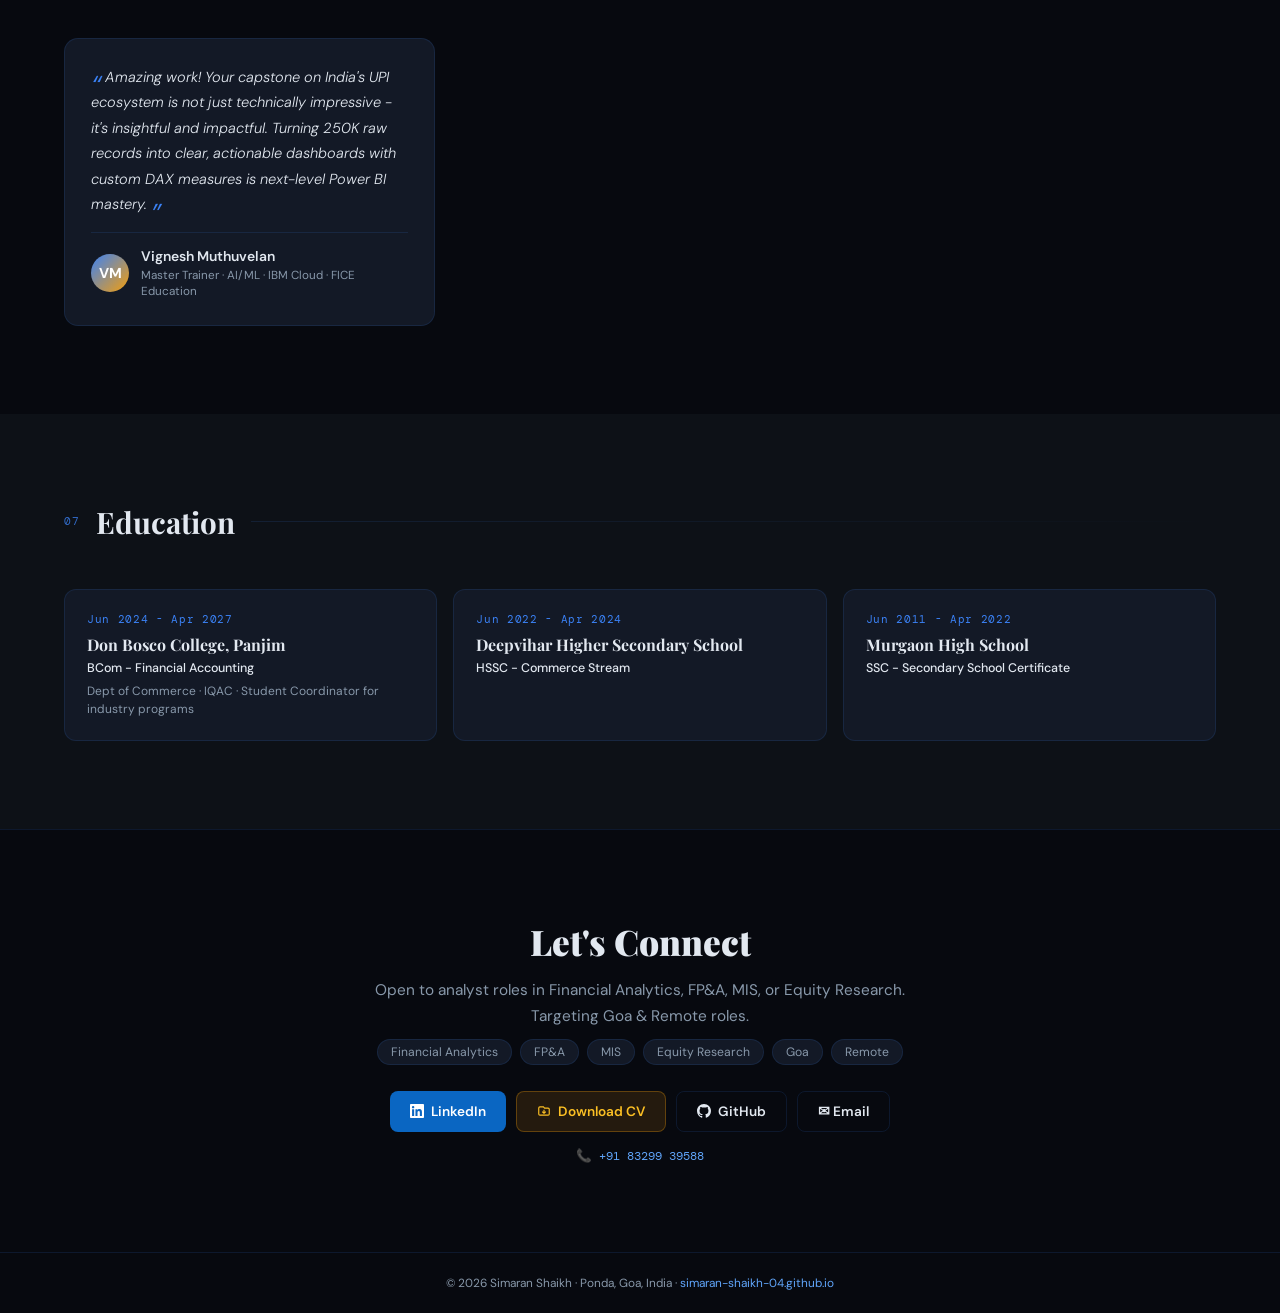
==== commit 39880975: "docs: update portfolio bio, skills, experience, and projects to honestly reflect Edunet/IBM SkillsBu" ====
--- a/index.html
+++ b/index.html
@@ -1,4 +1,4 @@
-﻿<!DOCTYPE html>
+<!DOCTYPE html>
 <html lang="en">
 <head>
   <meta charset="UTF-8" />
@@ -286,7 +286,7 @@
     <h1 class="name">Simaran<br /><span class="blue">Shaikh</span></h1>
     <p class="title-line">Financial &amp; Equity Research Analyst &middot; Corporate Valuation &amp; 3-Statement Modeling &middot; Power BI &amp; Advanced Excel</p>
     <p class="hero-bio">
-      BCom Financial Accounting student at <strong>Don Bosco College, Panjim (2027)</strong>. Hands-on experience across <strong>4 internships</strong> spanning equity research, Power BI, financial analysis, and AI-powered tooling. Specializing in corporate valuation (DCF, relative multiples), portfolio restructuring, and FMVA principles. Built a live AI equity research app on Hugging Face.
+      BCom Financial Accounting student at <strong>Don Bosco College, Panjim (2027)</strong>. Hands-on experience across <strong>4 internships</strong> spanning equity research, Power BI, financial analysis, and AI-powered tooling. Built <strong>Equity Research Pro</strong>, an AI app that solves the verification gap in financial reports, designed via active research and implemented using Claude Code.
     </p>
     <div class="hero-tags">
       <span class="tag">FMVA Candidate</span><span class="tag">DCF Valuation</span><span class="tag">3-Statement Modeling</span>
@@ -343,7 +343,7 @@
     <div class="about-text reveal">
       <p>I'm <strong>Simaran Shaikh</strong> - a BCom Financial Accounting student at <strong>Don Bosco College, Panjim (Class of 2027)</strong>, building a career as a Financial &amp; Equity Research Analyst.</p>
       <p>I focus on the core disciplines of corporate finance and investment research-building 3-statement financial models, executing corporate valuations (DCF and relative multiples), analyzing financial statements, and designing portfolio allocation strategies.</p>
-      <p>Across 4 internships, I leverage Advanced Excel, Power BI, and FMVA principles to turn raw financial data into clean projection models and investment recommendations-including auditing a real <strong>&#8377;2.39 Crore family MF portfolio</strong> and building a live <strong>AI equity research tool</strong> on Hugging Face.</p>
+      <p>Across 4 internships, I leverage Advanced Excel, Power BI, and FMVA principles to turn raw financial data into clean projection models and investment recommendations — including auditing a real <strong>&#8377;2.39 Crore family MF portfolio</strong> and building a live <strong>AI equity research app (Equity Research Pro)</strong> on Hugging Face.</p>
       <div class="seeking-box">
         <p>&#127919; Actively seeking roles in <strong>Financial Analytics, FP&amp;A, MIS, or Equity Research</strong> - open to <strong>Goa &middot; Remote</strong>.</p>
       </div>
@@ -364,7 +364,7 @@
       <div class="skill-group">
         <div class="skill-group-title">AI &amp; Tools</div>
         <div class="skill-chips">
-          <span class="chip chip-purple">React 19 &amp; TypeScript</span><span class="chip chip-purple">Tailwind CSS v4</span><span class="chip chip-purple">Google Gemini AI</span><span class="chip chip-purple">Streamlit</span><span class="chip chip-green">Advanced Excel</span><span class="chip chip-muted">Screener.in</span><span class="chip chip-muted">Value Research Online</span>
+          <span class="chip chip-purple">Claude Code</span><span class="chip chip-purple">AI-Assisted Development</span><span class="chip chip-purple">React 19 &amp; TypeScript</span><span class="chip chip-purple">Google Gemini AI</span><span class="chip chip-muted">Node.js / Express</span><span class="chip chip-muted">Docker</span><span class="chip chip-green">Advanced Excel</span><span class="chip chip-muted">Screener.in</span><span class="chip chip-muted">Value Research Online</span>
         </div>
       </div>
     </div>
@@ -380,20 +380,20 @@
 
     <div class="exp-item reveal">
       <div class="exp-meta">
-        <div class="exp-period">Jun 2026</div>
-        <div class="exp-org">Self-Directed</div>
-        <div class="exp-loc">Hugging Face &middot; Remote</div>
+        <div class="exp-period">May - Jun 2026</div>
+        <div class="exp-org">Edunet &times; IBM SkillsBuild</div>
+        <div class="exp-loc">AICTE AI Internship &middot; Remote</div>
         <div class="exp-badges"><span class="exp-badge badge-done">Completed</span></div>
       </div>
       <div class="exp-body">
-        <h3>AI Developer &amp; Financial Analyst â€” Solo Builds</h3>
-        <p class="exp-role-sub">React 19 &middot; Tailwind CSS v4 &middot; Node.js &middot; Express &middot; Google Gemini &middot; Docker &middot; Hugging Face</p>
+        <h3>AI App Developer &amp; Product Owner</h3>
+        <p class="exp-role-sub">Edunet Foundation &times; IBM SkillsBuild &times; AICTE AI Internship &middot; Remote</p>
         <ul class="exp-points">
-          <li><span><strong>AI Prompt Studio:</strong> Solo-built client-side multi-model workspace in React 19 &amp; Tailwind CSS v4. Features automated model dialect conversion, Context Bridge for rate-limit continuation, and custom student presets. Deployed via Docker.</span></li>
-          <li><span><strong>Equity Research Pro:</strong> Built an institutional-grade, full-stack AI research platform. Uses Gemini 2.5 Flash to extract 3-year PDF financials, evaluates companies via 17 sector-specific ratio engines, flags forensic risks, runs YoY MD&amp;A text diffs, and exports DOCX/XLSX.</span></li>
+          <li><span><strong>Equity Research Pro (Internship Project):</strong> Owned product direction (solving verification gaps via page-level citations, layout design, and logic checks). Developed a full-stack React + Node.js + Docker app deployed on Hugging Face Spaces using Claude Code with no prior coding background. Formulated sector-specific metric rules dynamically by researching real reports with AI guidance (tested on HDFC &amp; ICICI Bank annual reports).</span></li>
+          <li><span><strong>AI Prompt Studio (Self-Directed Build):</strong> Deployed client-side multi-model prompt workspace in React 19 &amp; Tailwind CSS v4, supporting 7 functional hubs, prompt history management, and cross-AI migration.</span></li>
         </ul>
         <div class="exp-tools">
-          <span class="chip chip-purple">React 19</span><span class="chip chip-purple">TypeScript</span><span class="chip chip-purple">Tailwind CSS v4</span><span class="chip chip-purple">Google Gemini AI</span><span class="chip chip-muted">Node.js</span><span class="chip chip-muted">Express</span><span class="chip chip-muted">Docker</span><span class="chip chip-muted">Hugging Face</span>
+          <span class="chip chip-purple">Claude Code</span><span class="chip chip-purple">AI-Assisted Development</span><span class="chip chip-purple">React 19</span><span class="chip chip-purple">Google Gemini AI</span><span class="chip chip-muted">Node.js / Express</span><span class="chip chip-muted">Docker</span><span class="chip chip-muted">Hugging Face</span>
         </div>
       </div>
     </div>
@@ -492,7 +492,7 @@
             </div>
           </div>
           <a href="https://huggingface.co/spaces/LumoraX/equity-research-pro" target="_blank" style="text-decoration:none; color:inherit;"><h3>Equity Research Pro</h3></a>
-          <p style="margin-top:8px;">Solo-built institutional-grade AI equity research app. Upload three-year annual report PDFs to automatically extract data, evaluate using 17 sector-specific ratio engines, detect forensic red flags, run year-over-year narrative diffs, and chat with an AI Analyst.</p>
+          <p style="margin-top:8px;">Built for the AICTE AI Internship (Edunet &times; IBM SkillsBuild). Solves the verification gap by linking extracted PDF metrics directly to their source pages. Designed financial workflows and sector logic using Claude AI &amp; custom research, implementing the full-stack React + Node.js + Docker app using Claude Code with no prior coding background.</p>
         </div>
         <div>
           <div class="proj-highlights" style="margin-bottom:12px;">
@@ -636,7 +636,7 @@
           <div class="profile-section-title">Core Projects Tracked</div>
           <ul class="profile-bullets">
             <li><span><strong>AI Prompt Studio:</strong> Client-side multi-model prompt workspace on Hugging Face Spaces using React 19, Tailwind v4, and Gemini API to compile and bridge conversations across models.</span></li>
-            <li><span><strong>AI Equity Research Assistant:</strong> Deployed Streamlit app powered by Google Gemini 2.5 Flash, parsing reports to extract 25+ parameters with custom sector KPI scoring.</span></li>
+            <li><span><strong>Equity Research Pro:</strong> Deployed full-stack React/Express/Docker app powered by Google Gemini 2.5 Flash, parsing reports to extract 25+ parameters with custom 17-sector KPI scoring, forensic checks, and page citations.</span></li>
             <li><span><strong>UPI Transaction Dashboard:</strong> Power BI dashboard on 250,000 records featuring 9 custom DAX measures for demographic and fraud analytics.</span></li>
             <li><span><strong>Trading Portfolio Analysis:</strong> Formulated an INR 2L deployment strategy using defensive hedges for an INR 5L client portfolio.</span></li>
             <li><span><strong>Family Mutual Fund Analysis:</strong> Audited INR 2.39Cr family corpus, identifying asset gaps and overlaps.</span></li>
